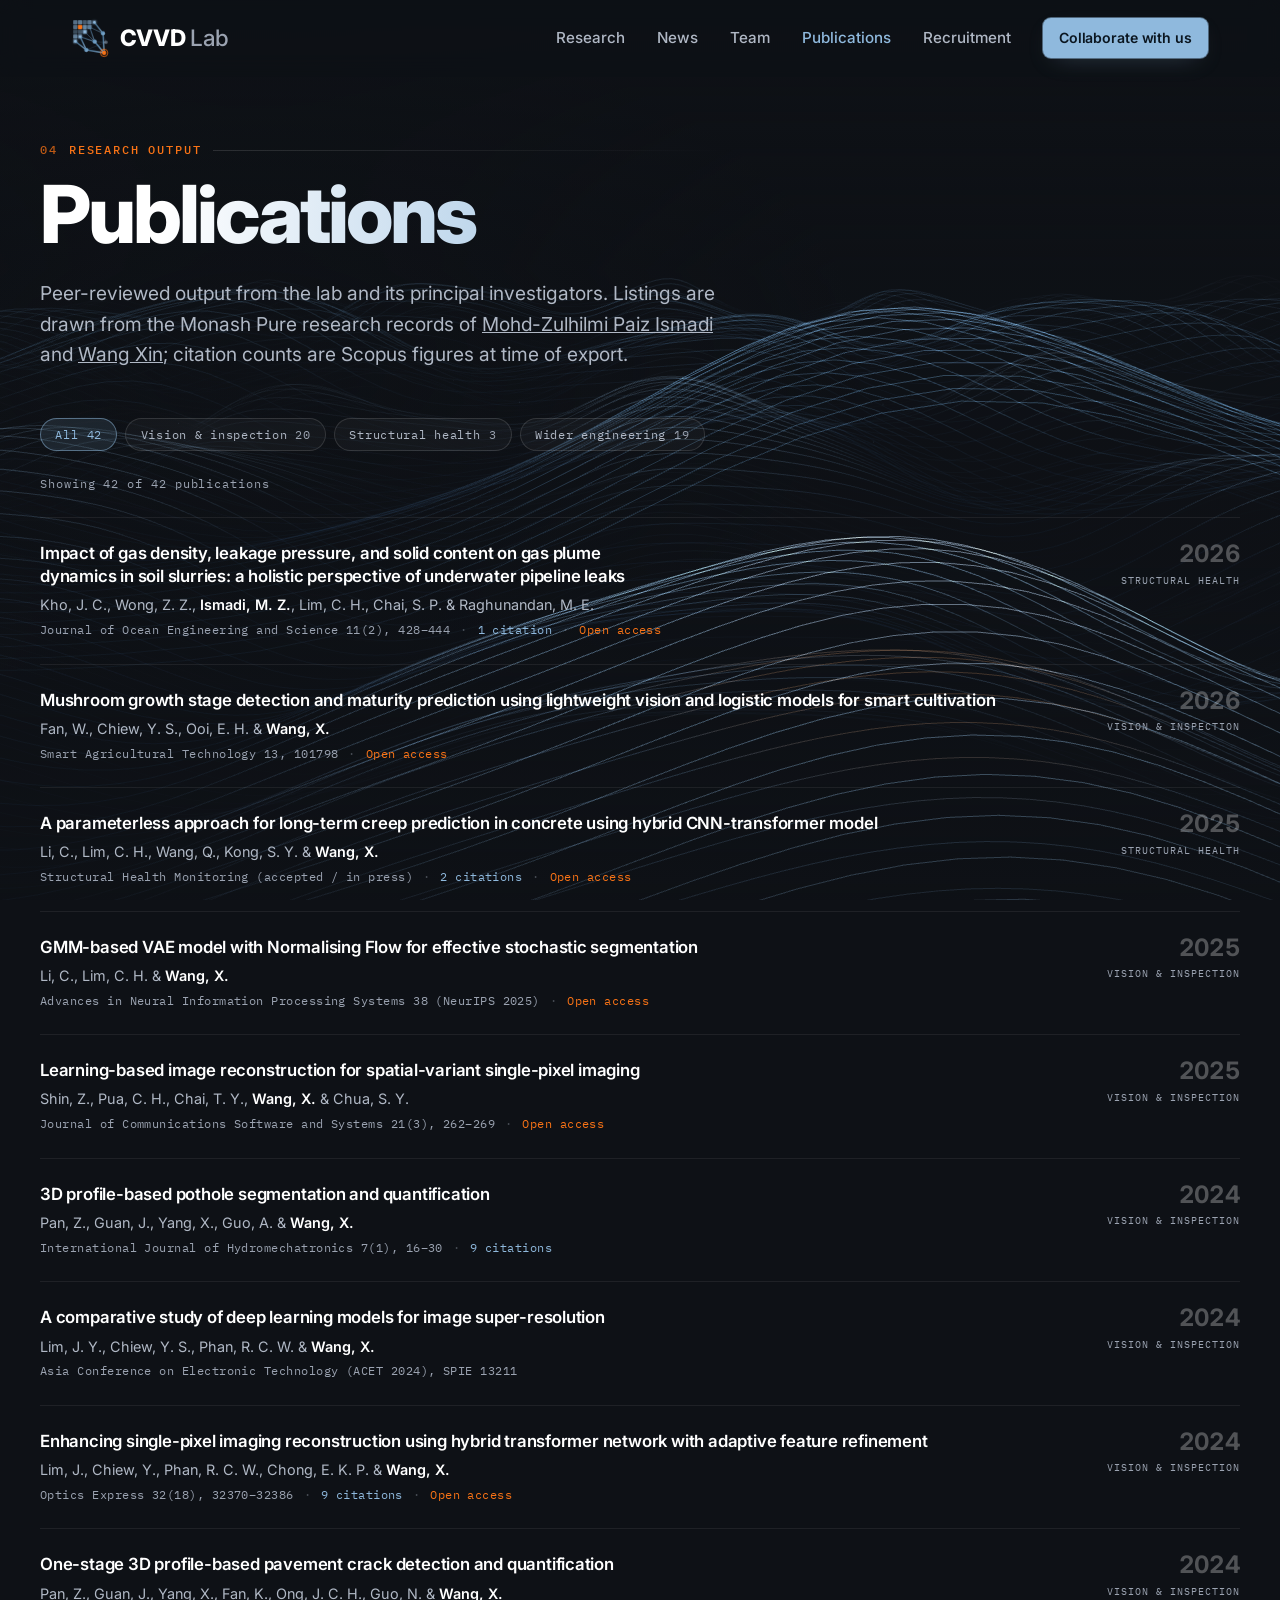
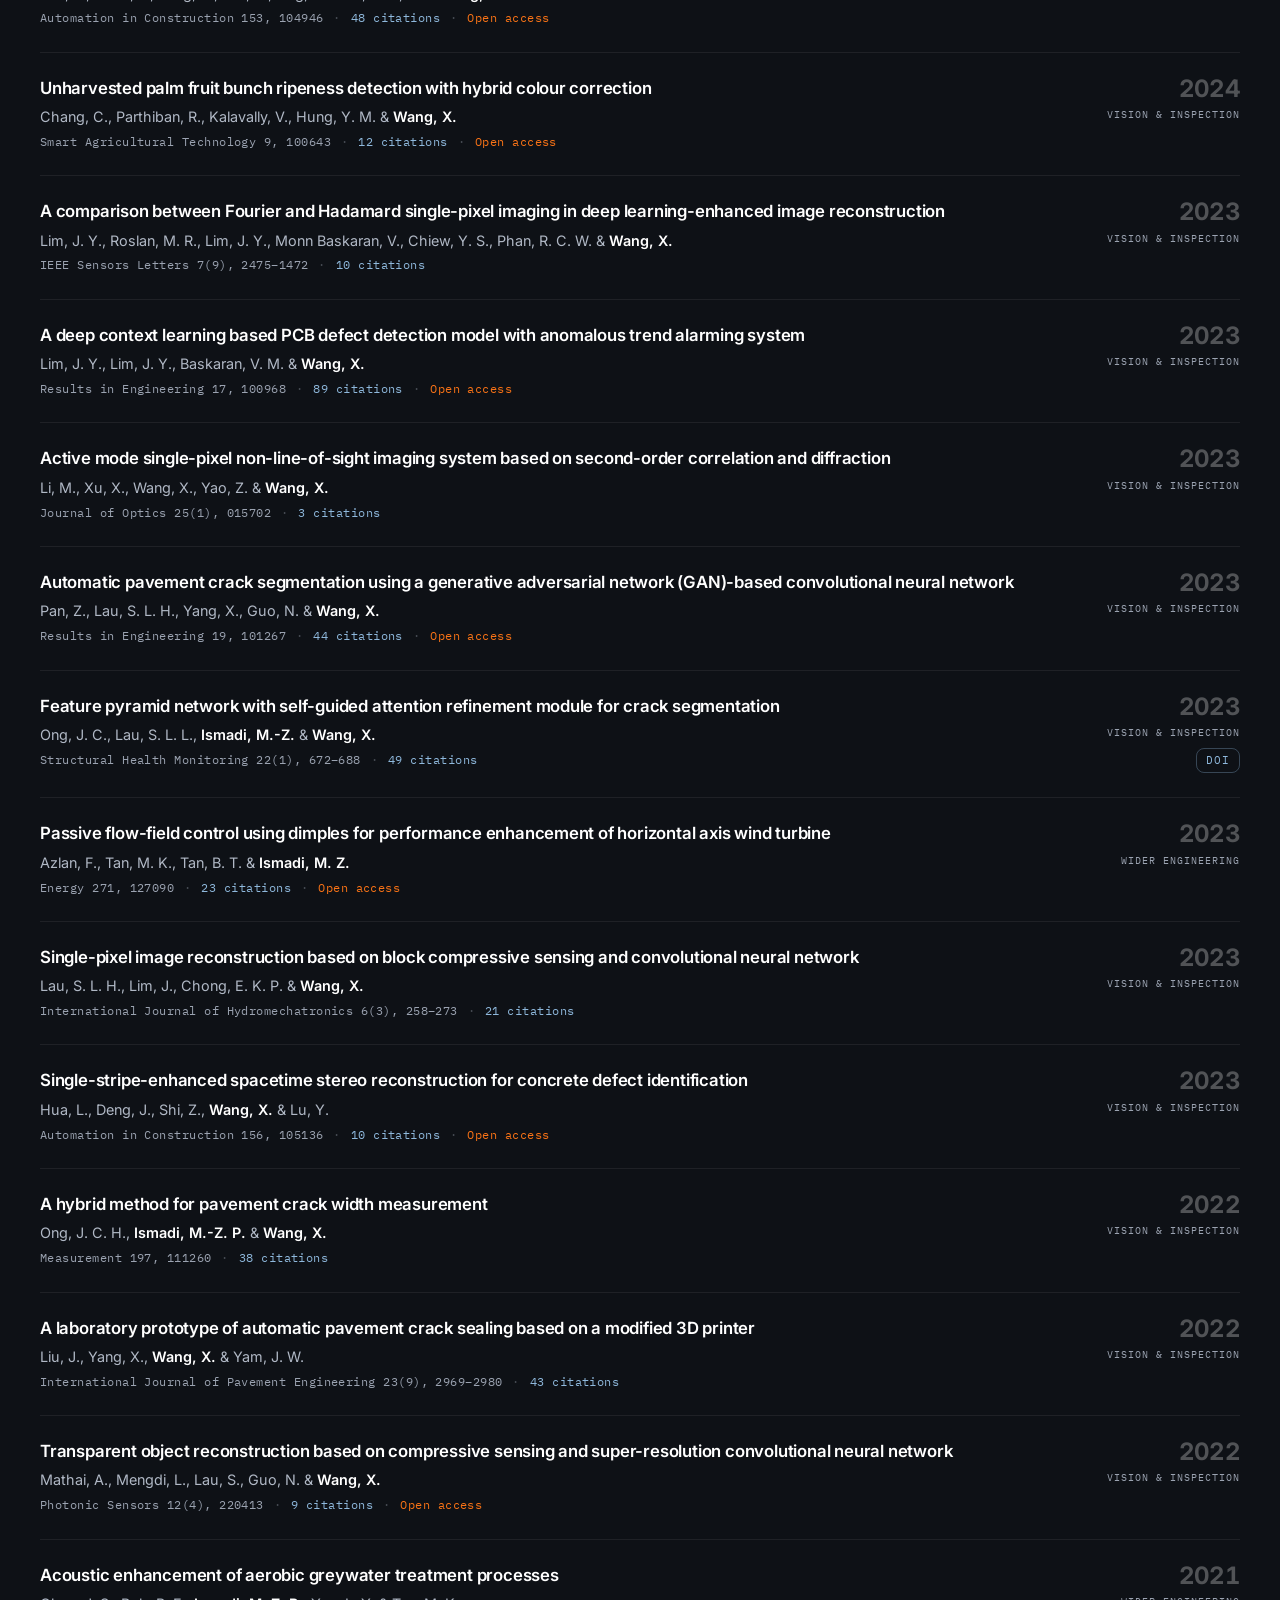
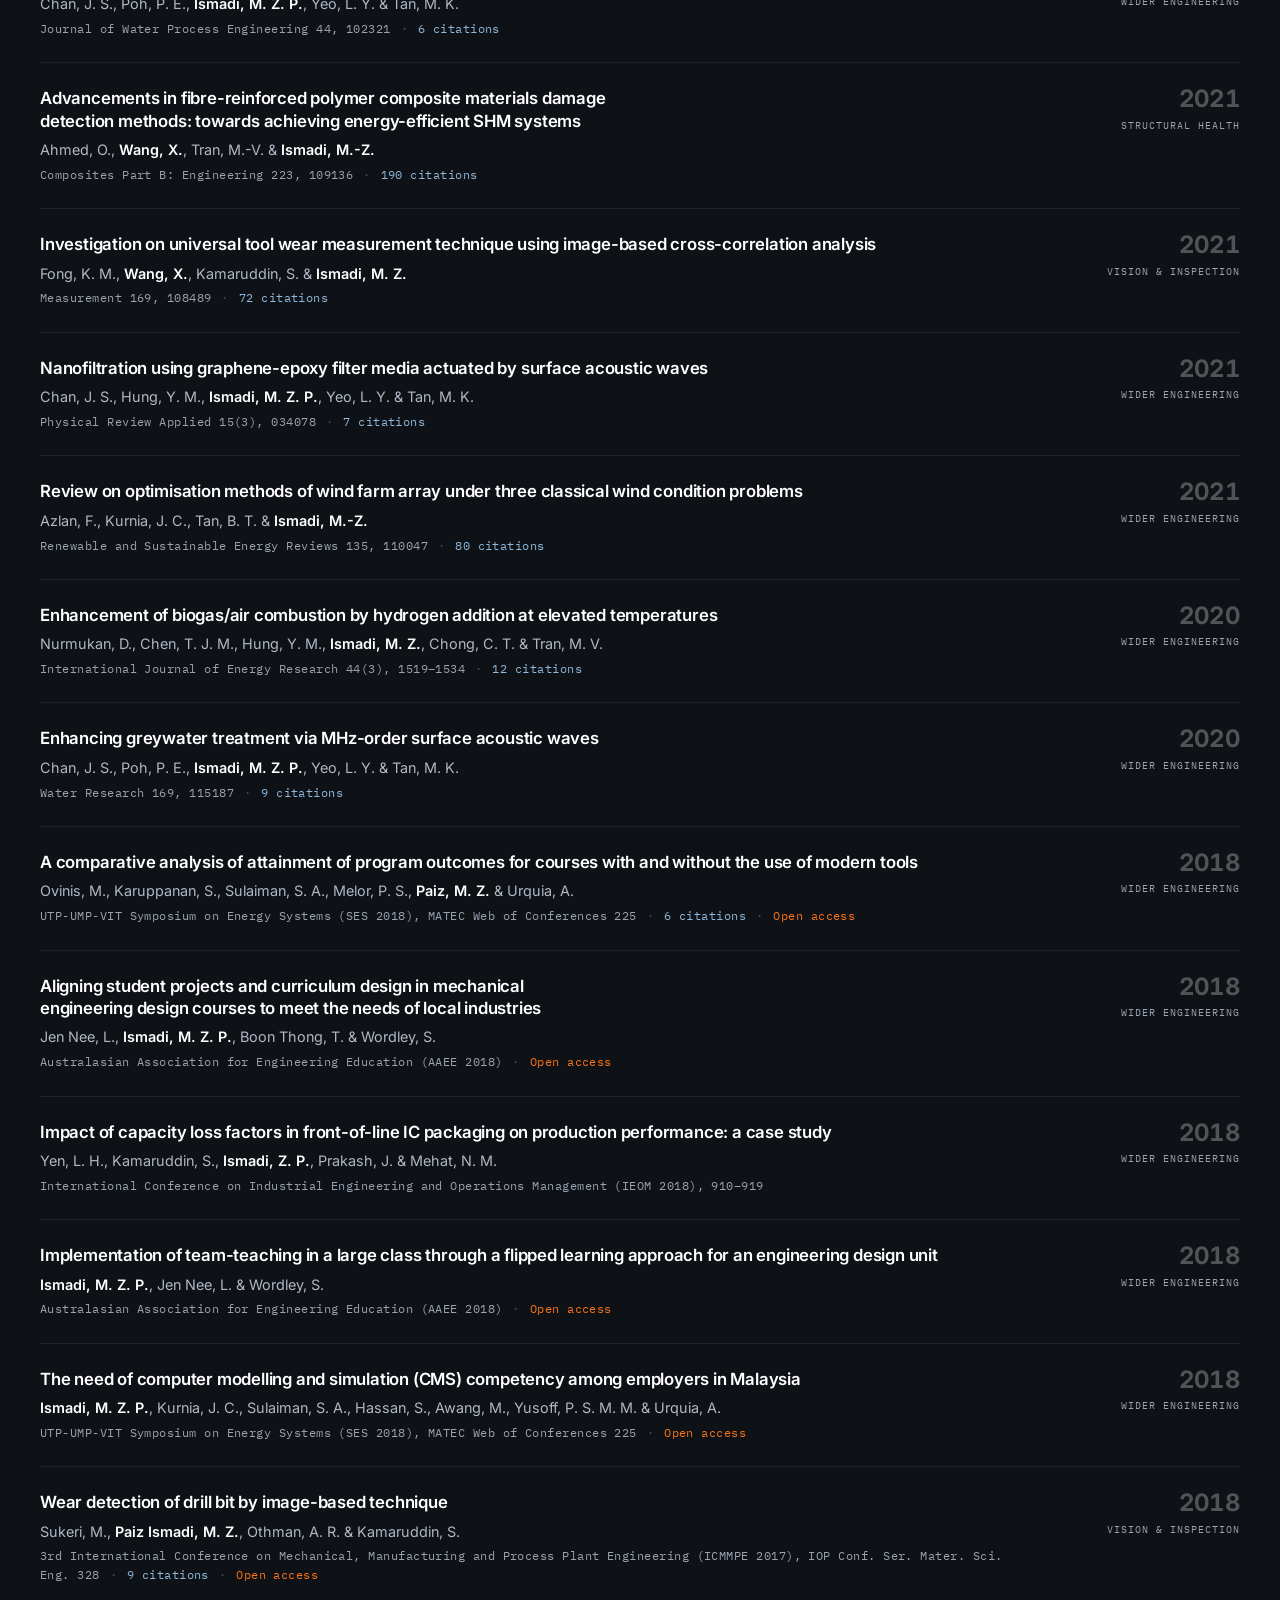
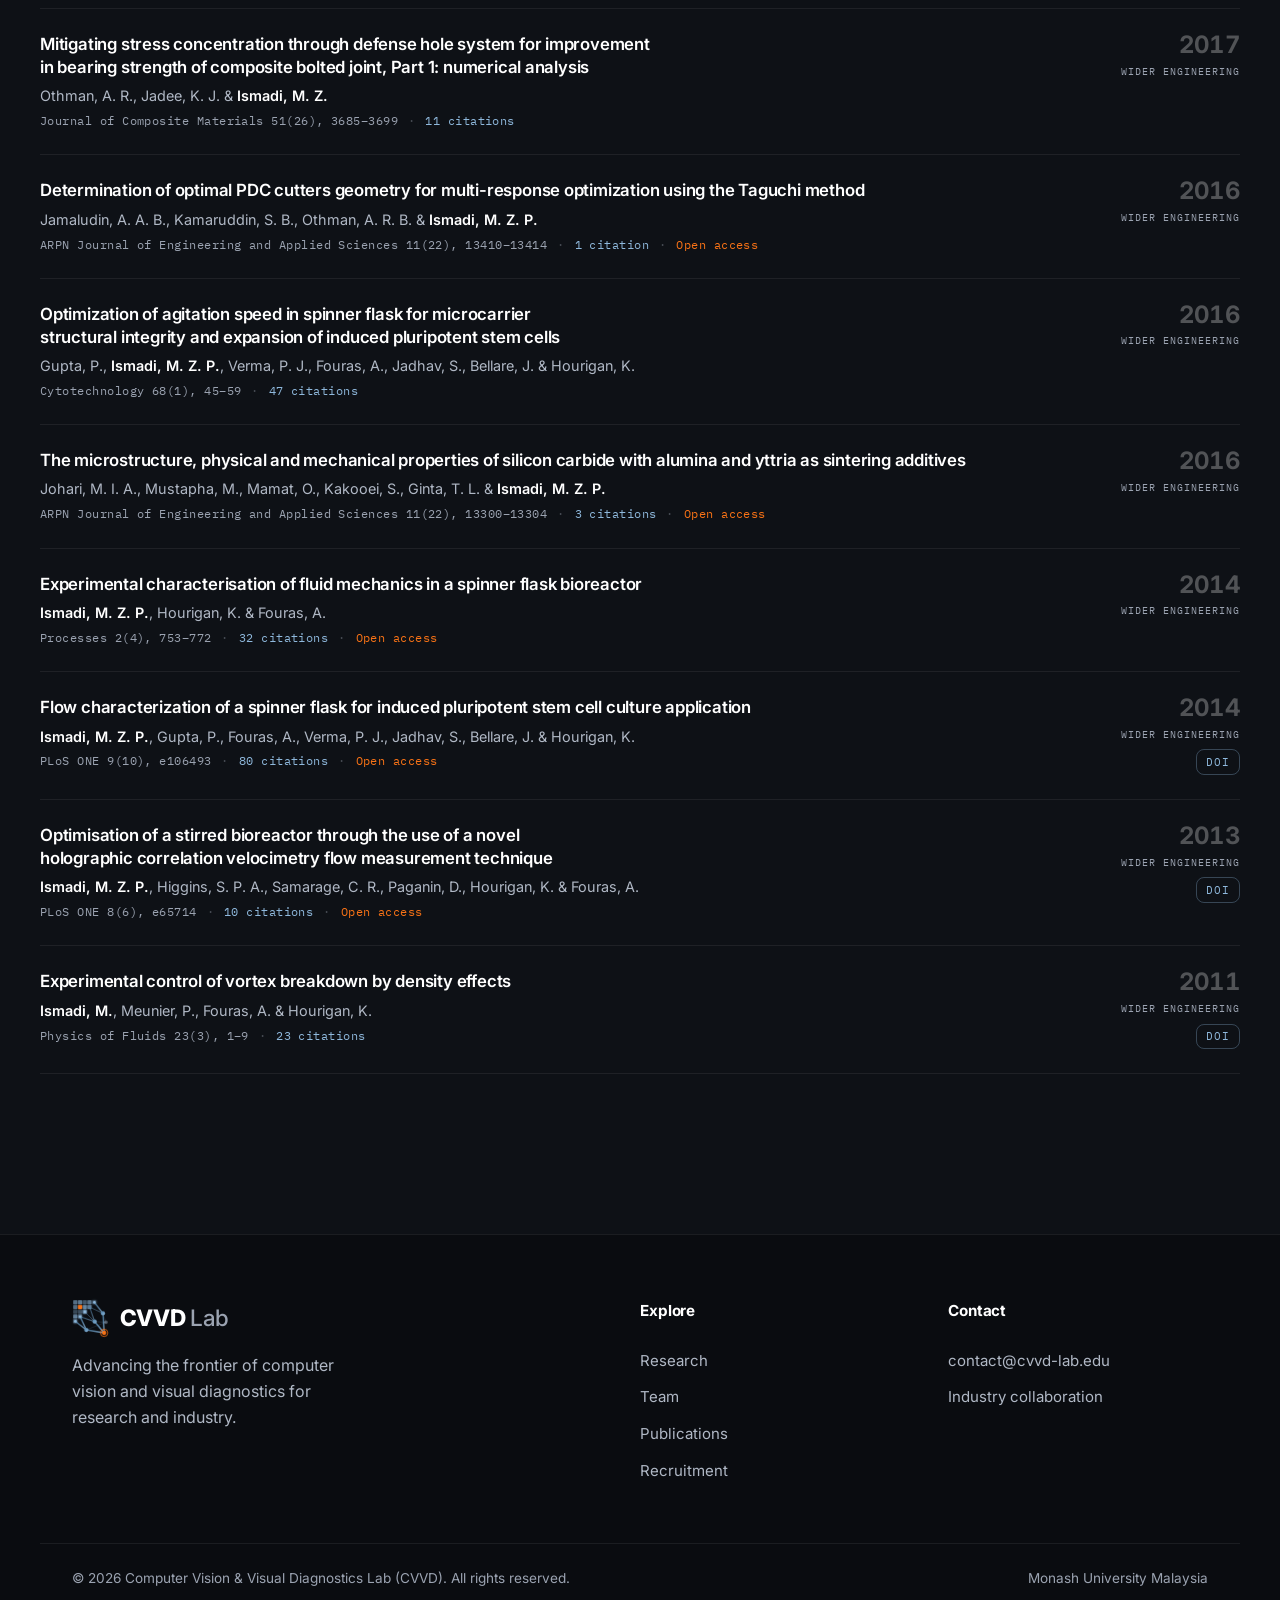
==== publications.html @ a834b359 "Qualify the data-efficiency metric; make the footer link work The second metric read "10x / Faster i" ====
<!DOCTYPE html>
<html lang="en">
<head>
    <meta charset="UTF-8">
    <meta name="viewport" content="width=device-width, initial-scale=1.0">
    <title>Publications - CVVD Lab</title>
    <link rel="icon" href="data:image/svg+xml,%3Csvg%20xmlns%3D%27http%3A%2F%2Fwww.w3.org%2F2000%2Fsvg%27%20viewBox%3D%270%200%2032%2032%27%3E%3Crect%20width%3D%2732%27%20height%3D%2732%27%20rx%3D%277%27%20fill%3D%27%230e1116%27%2F%3E%3Cg%20fill%3D%27%238fb9dd%27%3E%3Crect%20x%3D%273%27%20y%3D%273%27%20width%3D%276%27%20height%3D%276%27%20rx%3D%271.2%27%20opacity%3D%27.85%27%2F%3E%3Crect%20x%3D%2710%27%20y%3D%273%27%20width%3D%276%27%20height%3D%276%27%20rx%3D%271.2%27%20opacity%3D%27.5%27%2F%3E%3Crect%20x%3D%2717%27%20y%3D%273%27%20width%3D%276%27%20height%3D%276%27%20rx%3D%271.2%27%20opacity%3D%27.65%27%2F%3E%3Crect%20x%3D%273%27%20y%3D%2710%27%20width%3D%276%27%20height%3D%276%27%20rx%3D%271.2%27%20opacity%3D%27.55%27%2F%3E%3Crect%20x%3D%273%27%20y%3D%2717%27%20width%3D%276%27%20height%3D%276%27%20rx%3D%271.2%27%20opacity%3D%27.7%27%2F%3E%3C%2Fg%3E%3Crect%20x%3D%2710%27%20y%3D%2710%27%20width%3D%276%27%20height%3D%276%27%20rx%3D%271.2%27%20fill%3D%27%23f97316%27%2F%3E%3Cg%20stroke%3D%27%238fb9dd%27%20stroke-width%3D%271.4%27%20fill%3D%27none%27%20stroke-linecap%3D%27round%27%20opacity%3D%27.9%27%3E%3Cpath%20d%3D%27M20%206%20L22%2015%27%2F%3E%3Cpath%20d%3D%27M13%2013%20L22%2015%27%2F%3E%3Cpath%20d%3D%27M6%2020%20L22%2015%27%2F%3E%3Cpath%20d%3D%27M22%2015%20L26%2025%27%2F%3E%3C%2Fg%3E%3Ccircle%20cx%3D%2722%27%20cy%3D%2715%27%20r%3D%272.3%27%20fill%3D%27%238fb9dd%27%2F%3E%3Ccircle%20cx%3D%2726%27%20cy%3D%2725%27%20r%3D%273.3%27%20fill%3D%27%23f97316%27%2F%3E%3C%2Fsvg%3E">
    <link href="https://fonts.googleapis.com/css2?family=Inter:wght@400;500;600;700;800&family=Outfit:wght@600;700&family=IBM+Plex+Mono:wght@400;500&display=swap" rel="stylesheet">
    <link rel="stylesheet" href="styles.css?v=32">
    <script>document.documentElement.classList.add('js');</script>
</head>
<body>
    <header>
        <div class="container nav-container">
            <a href="index.html" class="logo" aria-label="CVVD Lab, home">
                <svg class="logo-mark" viewBox="0 0 64 64" aria-hidden="true" focusable="false">
                    <defs>
                        <linearGradient id="cvvdGh1" x1="0" y1="0" x2="1" y2="1">
                            <stop offset="0" stop-color="#4a7ea6" />
                            <stop offset="1" stop-color="#8fb9dd" />
                        </linearGradient>
                    </defs>

                    <!-- Image half -->
                    <g class="mark-px" fill="#8fb9dd">
                        <rect x="2.0" y="2.0" width="7.2" height="7.2" rx="1.2" opacity="0.57" /><rect x="10.0" y="2.0" width="7.2" height="7.2" rx="1.2" opacity="0.64" /><rect x="18.0" y="2.0" width="7.2" height="7.2" rx="1.2" opacity="0.45" /><rect x="26.0" y="2.0" width="7.2" height="7.2" rx="1.2" opacity="0.61" /><rect x="34.0" y="2.0" width="7.2" height="7.2" rx="1.2" opacity="0.24" /><rect x="2.0" y="10.0" width="7.2" height="7.2" rx="1.2" opacity="0.55" /><rect class="px-hot" x="10.0" y="10.0" width="7.2" height="7.2" rx="1.2" /><rect x="18.0" y="10.0" width="7.2" height="7.2" rx="1.2" opacity="0.7" /><rect x="26.0" y="10.0" width="7.2" height="7.2" rx="1.2" opacity="0.67" /><rect x="2.0" y="18.0" width="7.2" height="7.2" rx="1.2" opacity="0.35" /><rect x="10.0" y="18.0" width="7.2" height="7.2" rx="1.2" opacity="0.39" /><rect x="18.0" y="18.0" width="7.2" height="7.2" rx="1.2" opacity="0.67" /><rect x="2.0" y="26.0" width="7.2" height="7.2" rx="1.2" opacity="0.66" /><rect x="10.0" y="26.0" width="7.2" height="7.2" rx="1.2" opacity="0.54" /><rect x="2.0" y="34.0" width="7.2" height="7.2" rx="1.2" opacity="0.4" />
                    </g>

                    <g class="mark-net">
                        <g fill="none" stroke="url(#cvvdGh1)" stroke-linecap="round">
                            <path stroke-width="2.22" opacity="0.77" d="M37.6 5.6 L52.0 24.0" />
                            <path stroke-width="1.51" opacity="0.51" d="M29.6 13.6 L52.0 24.0" />
                            <path stroke-width="1.76" opacity="0.6" d="M29.6 13.6 L38.0 38.0" />
                            <path stroke-width="1.5" opacity="0.5" d="M21.6 21.6 L38.0 38.0" />
                            <path stroke-width="1.78" opacity="0.61" d="M13.6 29.6 L38.0 38.0" />
                            <path stroke-width="2.39" opacity="0.84" d="M13.6 29.6 L24.0 52.0" />
                            <path stroke-width="2.29" opacity="0.8" d="M5.6 37.6 L24.0 52.0" />
                            <path stroke-width="2.34" opacity="0.82" d="M24.0 52.0 L54.0 57.0" />
                            <path stroke-width="0.93" opacity="0.29" d="M24.0 52.0 L57.0 39.0" />
                            <path stroke-width="2.5" opacity="0.88" d="M38.0 38.0 L54.0 57.0" />
                            <path stroke-width="1.07" opacity="0.34" d="M38.0 38.0 L57.0 39.0" />
                            <path stroke-width="2.35" opacity="0.83" d="M52.0 24.0 L54.0 57.0" />
                            <path stroke-width="0.97" opacity="0.3" d="M52.0 24.0 L57.0 39.0" />
                        </g>
                        <g class="mark-h" fill="url(#cvvdGh1)"><circle cx="24.0" cy="52.0" r="3.6" /><circle cx="38.0" cy="38.0" r="3.6" /><circle cx="52.0" cy="24.0" r="3.6" /></g>

                        <!-- Head: two classes, one of them wins -->
                        <circle class="out-alt" cx="57.0" cy="39.0" r="3.2" />

                        <circle class="pulse pulse-a" r="2.3" />
                        <circle class="pulse pulse-b" r="2.3" />
                        <circle class="pulse pulse-c" r="2.3" />
                        <circle class="pulse pulse-d" r="2.1" />

                        <g class="mark-flag">
                            <circle cx="54.0" cy="57.0" r="6.2" fill="none" stroke="#f97316" stroke-width="1.3" />
                            <circle cx="54.0" cy="57.0" r="3.6" fill="#f97316" />
                        </g>
                    </g>
                </svg>
                <span class="logo-word">CVVD <span class="logo-lab">Lab</span></span>
            </a>
            <button class="nav-toggle" aria-expanded="false" aria-controls="site-nav" aria-label="Open menu">
                <span></span><span></span><span></span>
            </button>
            <nav class="nav-links" id="site-nav">
                <a href="index.html#capabilities">Research</a>
                <a href="index.html#news">News</a>
                <a href="team.html">Team</a>
                <a href="publications.html">Publications</a>
                <a href="recruitment.html">Recruitment</a>
                <a href="#contact" class="btn btn-primary btn-sm">Collaborate with us</a>
            </nav>
        </div>
    </header>

    <main id="main">
      <section class="section container pub-section">
        <div class="sec-head">
          <p class="eyebrow"><span class="eyebrow-num">04</span> Research output</p>
          <h1 class="text-gradient-cyan">Publications</h1>
          <p class="sec-lede">
            Peer-reviewed output from the lab and its principal investigators. Listings are
            drawn from the Monash Pure research records of
            <a href="https://research.monash.edu/en/persons/mohd-zulhilmi-paiz-ismadi" target="_blank" rel="noopener">Mohd-Zulhilmi Paiz Ismadi</a>
            and <a href="https://research.monash.edu/en/persons/wang-xin" target="_blank" rel="noopener">Wang Xin</a>;
            citation counts are Scopus figures at time of export.
          </p>
        </div>

        <div class="pub-filter" role="group" aria-label="Filter publications by topic">
          <button type="button" class="chip is-on" data-filter="all" aria-pressed="true">All <span>42</span></button>
          <button type="button" class="chip" data-filter="cv" aria-pressed="false">Vision &amp; inspection <span>20</span></button>
          <button type="button" class="chip" data-filter="shm" aria-pressed="false">Structural health <span>3</span></button>
          <button type="button" class="chip" data-filter="other" aria-pressed="false">Wider engineering <span>19</span></button>
        </div>

        <p class="pub-count" role="status" aria-live="polite"></p>

        <ol class="pub-list">
          <li class="pub-item" data-topic="shm" data-year="2026">
            <div class="pub-main">
              <h3 class="pub-title">Impact of gas density, leakage pressure, and solid content on gas plume dynamics in soil slurries: a holistic perspective of underwater pipeline leaks</h3>
              <p class="pub-authors">Kho, J. C., Wong, Z. Z., <b>Ismadi, M. Z.</b>, Lim, C. H., Chai, S. P. &amp; Raghunandan, M. E.</p>
              <p class="pub-meta"><span class="pub-venue">Journal of Ocean Engineering and Science 11(2), 428–444</span> <span class="dot">·</span> <span class="pub-cites">1 citation</span> <span class="dot">·</span> <span class="pub-oa">Open access</span></p>
            </div>
            <div class="pub-side">
              <span class="pub-year">2026</span>
              <span class="pub-topic">Structural health</span>
              
            </div>
          </li>
          <li class="pub-item" data-topic="cv" data-year="2026">
            <div class="pub-main">
              <h3 class="pub-title">Mushroom growth stage detection and maturity prediction using lightweight vision and logistic models for smart cultivation</h3>
              <p class="pub-authors">Fan, W., Chiew, Y. S., Ooi, E. H. &amp; <b>Wang, X.</b></p>
              <p class="pub-meta"><span class="pub-venue">Smart Agricultural Technology 13, 101798</span> <span class="dot">·</span> <span class="pub-oa">Open access</span></p>
            </div>
            <div class="pub-side">
              <span class="pub-year">2026</span>
              <span class="pub-topic">Vision &amp; inspection</span>
              
            </div>
          </li>
          <li class="pub-item" data-topic="shm" data-year="2025">
            <div class="pub-main">
              <h3 class="pub-title">A parameterless approach for long-term creep prediction in concrete using hybrid CNN-transformer model</h3>
              <p class="pub-authors">Li, C., Lim, C. H., Wang, Q., Kong, S. Y. &amp; <b>Wang, X.</b></p>
              <p class="pub-meta"><span class="pub-venue">Structural Health Monitoring (accepted / in press)</span> <span class="dot">·</span> <span class="pub-cites">2 citations</span> <span class="dot">·</span> <span class="pub-oa">Open access</span></p>
            </div>
            <div class="pub-side">
              <span class="pub-year">2025</span>
              <span class="pub-topic">Structural health</span>
              
            </div>
          </li>
          <li class="pub-item" data-topic="cv" data-year="2025">
            <div class="pub-main">
              <h3 class="pub-title">GMM-based VAE model with Normalising Flow for effective stochastic segmentation</h3>
              <p class="pub-authors">Li, C., Lim, C. H. &amp; <b>Wang, X.</b></p>
              <p class="pub-meta"><span class="pub-venue">Advances in Neural Information Processing Systems 38 (NeurIPS 2025)</span> <span class="dot">·</span> <span class="pub-oa">Open access</span></p>
            </div>
            <div class="pub-side">
              <span class="pub-year">2025</span>
              <span class="pub-topic">Vision &amp; inspection</span>
              
            </div>
          </li>
          <li class="pub-item" data-topic="cv" data-year="2025">
            <div class="pub-main">
              <h3 class="pub-title">Learning-based image reconstruction for spatial-variant single-pixel imaging</h3>
              <p class="pub-authors">Shin, Z., Pua, C. H., Chai, T. Y., <b>Wang, X.</b> &amp; Chua, S. Y.</p>
              <p class="pub-meta"><span class="pub-venue">Journal of Communications Software and Systems 21(3), 262–269</span> <span class="dot">·</span> <span class="pub-oa">Open access</span></p>
            </div>
            <div class="pub-side">
              <span class="pub-year">2025</span>
              <span class="pub-topic">Vision &amp; inspection</span>
              
            </div>
          </li>
          <li class="pub-item" data-topic="cv" data-year="2024">
            <div class="pub-main">
              <h3 class="pub-title">3D profile-based pothole segmentation and quantification</h3>
              <p class="pub-authors">Pan, Z., Guan, J., Yang, X., Guo, A. &amp; <b>Wang, X.</b></p>
              <p class="pub-meta"><span class="pub-venue">International Journal of Hydromechatronics 7(1), 16–30</span> <span class="dot">·</span> <span class="pub-cites">9 citations</span></p>
            </div>
            <div class="pub-side">
              <span class="pub-year">2024</span>
              <span class="pub-topic">Vision &amp; inspection</span>
              
            </div>
          </li>
          <li class="pub-item" data-topic="cv" data-year="2024">
            <div class="pub-main">
              <h3 class="pub-title">A comparative study of deep learning models for image super-resolution</h3>
              <p class="pub-authors">Lim, J. Y., Chiew, Y. S., Phan, R. C. W. &amp; <b>Wang, X.</b></p>
              <p class="pub-meta"><span class="pub-venue">Asia Conference on Electronic Technology (ACET 2024), SPIE 13211</span></p>
            </div>
            <div class="pub-side">
              <span class="pub-year">2024</span>
              <span class="pub-topic">Vision &amp; inspection</span>
              
            </div>
          </li>
          <li class="pub-item" data-topic="cv" data-year="2024">
            <div class="pub-main">
              <h3 class="pub-title">Enhancing single-pixel imaging reconstruction using hybrid transformer network with adaptive feature refinement</h3>
              <p class="pub-authors">Lim, J., Chiew, Y., Phan, R. C. W., Chong, E. K. P. &amp; <b>Wang, X.</b></p>
              <p class="pub-meta"><span class="pub-venue">Optics Express 32(18), 32370–32386</span> <span class="dot">·</span> <span class="pub-cites">9 citations</span> <span class="dot">·</span> <span class="pub-oa">Open access</span></p>
            </div>
            <div class="pub-side">
              <span class="pub-year">2024</span>
              <span class="pub-topic">Vision &amp; inspection</span>
              
            </div>
          </li>
          <li class="pub-item" data-topic="cv" data-year="2024">
            <div class="pub-main">
              <h3 class="pub-title">One-stage 3D profile-based pavement crack detection and quantification</h3>
              <p class="pub-authors">Pan, Z., Guan, J., Yang, X., Fan, K., Ong, J. C. H., Guo, N. &amp; <b>Wang, X.</b></p>
              <p class="pub-meta"><span class="pub-venue">Automation in Construction 153, 104946</span> <span class="dot">·</span> <span class="pub-cites">48 citations</span> <span class="dot">·</span> <span class="pub-oa">Open access</span></p>
            </div>
            <div class="pub-side">
              <span class="pub-year">2024</span>
              <span class="pub-topic">Vision &amp; inspection</span>
              
            </div>
          </li>
          <li class="pub-item" data-topic="cv" data-year="2024">
            <div class="pub-main">
              <h3 class="pub-title">Unharvested palm fruit bunch ripeness detection with hybrid colour correction</h3>
              <p class="pub-authors">Chang, C., Parthiban, R., Kalavally, V., Hung, Y. M. &amp; <b>Wang, X.</b></p>
              <p class="pub-meta"><span class="pub-venue">Smart Agricultural Technology 9, 100643</span> <span class="dot">·</span> <span class="pub-cites">12 citations</span> <span class="dot">·</span> <span class="pub-oa">Open access</span></p>
            </div>
            <div class="pub-side">
              <span class="pub-year">2024</span>
              <span class="pub-topic">Vision &amp; inspection</span>
              
            </div>
          </li>
          <li class="pub-item" data-topic="cv" data-year="2023">
            <div class="pub-main">
              <h3 class="pub-title">A comparison between Fourier and Hadamard single-pixel imaging in deep learning-enhanced image reconstruction</h3>
              <p class="pub-authors">Lim, J. Y., Roslan, M. R., Lim, J. Y., Monn Baskaran, V., Chiew, Y. S., Phan, R. C. W. &amp; <b>Wang, X.</b></p>
              <p class="pub-meta"><span class="pub-venue">IEEE Sensors Letters 7(9), 2475–1472</span> <span class="dot">·</span> <span class="pub-cites">10 citations</span></p>
            </div>
            <div class="pub-side">
              <span class="pub-year">2023</span>
              <span class="pub-topic">Vision &amp; inspection</span>
              
            </div>
          </li>
          <li class="pub-item" data-topic="cv" data-year="2023">
            <div class="pub-main">
              <h3 class="pub-title">A deep context learning based PCB defect detection model with anomalous trend alarming system</h3>
              <p class="pub-authors">Lim, J. Y., Lim, J. Y., Baskaran, V. M. &amp; <b>Wang, X.</b></p>
              <p class="pub-meta"><span class="pub-venue">Results in Engineering 17, 100968</span> <span class="dot">·</span> <span class="pub-cites">89 citations</span> <span class="dot">·</span> <span class="pub-oa">Open access</span></p>
            </div>
            <div class="pub-side">
              <span class="pub-year">2023</span>
              <span class="pub-topic">Vision &amp; inspection</span>
              
            </div>
          </li>
          <li class="pub-item" data-topic="cv" data-year="2023">
            <div class="pub-main">
              <h3 class="pub-title">Active mode single-pixel non-line-of-sight imaging system based on second-order correlation and diffraction</h3>
              <p class="pub-authors">Li, M., Xu, X., Wang, X., Yao, Z. &amp; <b>Wang, X.</b></p>
              <p class="pub-meta"><span class="pub-venue">Journal of Optics 25(1), 015702</span> <span class="dot">·</span> <span class="pub-cites">3 citations</span></p>
            </div>
            <div class="pub-side">
              <span class="pub-year">2023</span>
              <span class="pub-topic">Vision &amp; inspection</span>
              
            </div>
          </li>
          <li class="pub-item" data-topic="cv" data-year="2023">
            <div class="pub-main">
              <h3 class="pub-title">Automatic pavement crack segmentation using a generative adversarial network (GAN)-based convolutional neural network</h3>
              <p class="pub-authors">Pan, Z., Lau, S. L. H., Yang, X., Guo, N. &amp; <b>Wang, X.</b></p>
              <p class="pub-meta"><span class="pub-venue">Results in Engineering 19, 101267</span> <span class="dot">·</span> <span class="pub-cites">44 citations</span> <span class="dot">·</span> <span class="pub-oa">Open access</span></p>
            </div>
            <div class="pub-side">
              <span class="pub-year">2023</span>
              <span class="pub-topic">Vision &amp; inspection</span>
              
            </div>
          </li>
          <li class="pub-item" data-topic="cv" data-year="2023">
            <div class="pub-main">
              <h3 class="pub-title">Feature pyramid network with self-guided attention refinement module for crack segmentation</h3>
              <p class="pub-authors">Ong, J. C., Lau, S. L. L., <b>Ismadi, M.-Z.</b> &amp; <b>Wang, X.</b></p>
              <p class="pub-meta"><span class="pub-venue">Structural Health Monitoring 22(1), 672–688</span> <span class="dot">·</span> <span class="pub-cites">49 citations</span></p>
            </div>
            <div class="pub-side">
              <span class="pub-year">2023</span>
              <span class="pub-topic">Vision &amp; inspection</span>
              <a class="pub-doi" href="https://doi.org/10.1177/14759217231175654" target="_blank" rel="noopener">DOI</a>
            </div>
          </li>
          <li class="pub-item" data-topic="other" data-year="2023">
            <div class="pub-main">
              <h3 class="pub-title">Passive flow-field control using dimples for performance enhancement of horizontal axis wind turbine</h3>
              <p class="pub-authors">Azlan, F., Tan, M. K., Tan, B. T. &amp; <b>Ismadi, M. Z.</b></p>
              <p class="pub-meta"><span class="pub-venue">Energy 271, 127090</span> <span class="dot">·</span> <span class="pub-cites">23 citations</span> <span class="dot">·</span> <span class="pub-oa">Open access</span></p>
            </div>
            <div class="pub-side">
              <span class="pub-year">2023</span>
              <span class="pub-topic">Wider engineering</span>
              
            </div>
          </li>
          <li class="pub-item" data-topic="cv" data-year="2023">
            <div class="pub-main">
              <h3 class="pub-title">Single-pixel image reconstruction based on block compressive sensing and convolutional neural network</h3>
              <p class="pub-authors">Lau, S. L. H., Lim, J., Chong, E. K. P. &amp; <b>Wang, X.</b></p>
              <p class="pub-meta"><span class="pub-venue">International Journal of Hydromechatronics 6(3), 258–273</span> <span class="dot">·</span> <span class="pub-cites">21 citations</span></p>
            </div>
            <div class="pub-side">
              <span class="pub-year">2023</span>
              <span class="pub-topic">Vision &amp; inspection</span>
              
            </div>
          </li>
          <li class="pub-item" data-topic="cv" data-year="2023">
            <div class="pub-main">
              <h3 class="pub-title">Single-stripe-enhanced spacetime stereo reconstruction for concrete defect identification</h3>
              <p class="pub-authors">Hua, L., Deng, J., Shi, Z., <b>Wang, X.</b> &amp; Lu, Y.</p>
              <p class="pub-meta"><span class="pub-venue">Automation in Construction 156, 105136</span> <span class="dot">·</span> <span class="pub-cites">10 citations</span> <span class="dot">·</span> <span class="pub-oa">Open access</span></p>
            </div>
            <div class="pub-side">
              <span class="pub-year">2023</span>
              <span class="pub-topic">Vision &amp; inspection</span>
              
            </div>
          </li>
          <li class="pub-item" data-topic="cv" data-year="2022">
            <div class="pub-main">
              <h3 class="pub-title">A hybrid method for pavement crack width measurement</h3>
              <p class="pub-authors">Ong, J. C. H., <b>Ismadi, M.-Z. P.</b> &amp; <b>Wang, X.</b></p>
              <p class="pub-meta"><span class="pub-venue">Measurement 197, 111260</span> <span class="dot">·</span> <span class="pub-cites">38 citations</span></p>
            </div>
            <div class="pub-side">
              <span class="pub-year">2022</span>
              <span class="pub-topic">Vision &amp; inspection</span>
              
            </div>
          </li>
          <li class="pub-item" data-topic="cv" data-year="2022">
            <div class="pub-main">
              <h3 class="pub-title">A laboratory prototype of automatic pavement crack sealing based on a modified 3D printer</h3>
              <p class="pub-authors">Liu, J., Yang, X., <b>Wang, X.</b> &amp; Yam, J. W.</p>
              <p class="pub-meta"><span class="pub-venue">International Journal of Pavement Engineering 23(9), 2969–2980</span> <span class="dot">·</span> <span class="pub-cites">43 citations</span></p>
            </div>
            <div class="pub-side">
              <span class="pub-year">2022</span>
              <span class="pub-topic">Vision &amp; inspection</span>
              
            </div>
          </li>
          <li class="pub-item" data-topic="cv" data-year="2022">
            <div class="pub-main">
              <h3 class="pub-title">Transparent object reconstruction based on compressive sensing and super-resolution convolutional neural network</h3>
              <p class="pub-authors">Mathai, A., Mengdi, L., Lau, S., Guo, N. &amp; <b>Wang, X.</b></p>
              <p class="pub-meta"><span class="pub-venue">Photonic Sensors 12(4), 220413</span> <span class="dot">·</span> <span class="pub-cites">9 citations</span> <span class="dot">·</span> <span class="pub-oa">Open access</span></p>
            </div>
            <div class="pub-side">
              <span class="pub-year">2022</span>
              <span class="pub-topic">Vision &amp; inspection</span>
              
            </div>
          </li>
          <li class="pub-item" data-topic="other" data-year="2021">
            <div class="pub-main">
              <h3 class="pub-title">Acoustic enhancement of aerobic greywater treatment processes</h3>
              <p class="pub-authors">Chan, J. S., Poh, P. E., <b>Ismadi, M. Z. P.</b>, Yeo, L. Y. &amp; Tan, M. K.</p>
              <p class="pub-meta"><span class="pub-venue">Journal of Water Process Engineering 44, 102321</span> <span class="dot">·</span> <span class="pub-cites">6 citations</span></p>
            </div>
            <div class="pub-side">
              <span class="pub-year">2021</span>
              <span class="pub-topic">Wider engineering</span>
              
            </div>
          </li>
          <li class="pub-item" data-topic="shm" data-year="2021">
            <div class="pub-main">
              <h3 class="pub-title">Advancements in fibre-reinforced polymer composite materials damage detection methods: towards achieving energy-efficient SHM systems</h3>
              <p class="pub-authors">Ahmed, O., <b>Wang, X.</b>, Tran, M.-V. &amp; <b>Ismadi, M.-Z.</b></p>
              <p class="pub-meta"><span class="pub-venue">Composites Part B: Engineering 223, 109136</span> <span class="dot">·</span> <span class="pub-cites">190 citations</span></p>
            </div>
            <div class="pub-side">
              <span class="pub-year">2021</span>
              <span class="pub-topic">Structural health</span>
              
            </div>
          </li>
          <li class="pub-item" data-topic="cv" data-year="2021">
            <div class="pub-main">
              <h3 class="pub-title">Investigation on universal tool wear measurement technique using image-based cross-correlation analysis</h3>
              <p class="pub-authors">Fong, K. M., <b>Wang, X.</b>, Kamaruddin, S. &amp; <b>Ismadi, M. Z.</b></p>
              <p class="pub-meta"><span class="pub-venue">Measurement 169, 108489</span> <span class="dot">·</span> <span class="pub-cites">72 citations</span></p>
            </div>
            <div class="pub-side">
              <span class="pub-year">2021</span>
              <span class="pub-topic">Vision &amp; inspection</span>
              
            </div>
          </li>
          <li class="pub-item" data-topic="other" data-year="2021">
            <div class="pub-main">
              <h3 class="pub-title">Nanofiltration using graphene-epoxy filter media actuated by surface acoustic waves</h3>
              <p class="pub-authors">Chan, J. S., Hung, Y. M., <b>Ismadi, M. Z. P.</b>, Yeo, L. Y. &amp; Tan, M. K.</p>
              <p class="pub-meta"><span class="pub-venue">Physical Review Applied 15(3), 034078</span> <span class="dot">·</span> <span class="pub-cites">7 citations</span></p>
            </div>
            <div class="pub-side">
              <span class="pub-year">2021</span>
              <span class="pub-topic">Wider engineering</span>
              
            </div>
          </li>
          <li class="pub-item" data-topic="other" data-year="2021">
            <div class="pub-main">
              <h3 class="pub-title">Review on optimisation methods of wind farm array under three classical wind condition problems</h3>
              <p class="pub-authors">Azlan, F., Kurnia, J. C., Tan, B. T. &amp; <b>Ismadi, M.-Z.</b></p>
              <p class="pub-meta"><span class="pub-venue">Renewable and Sustainable Energy Reviews 135, 110047</span> <span class="dot">·</span> <span class="pub-cites">80 citations</span></p>
            </div>
            <div class="pub-side">
              <span class="pub-year">2021</span>
              <span class="pub-topic">Wider engineering</span>
              
            </div>
          </li>
          <li class="pub-item" data-topic="other" data-year="2020">
            <div class="pub-main">
              <h3 class="pub-title">Enhancement of biogas/air combustion by hydrogen addition at elevated temperatures</h3>
              <p class="pub-authors">Nurmukan, D., Chen, T. J. M., Hung, Y. M., <b>Ismadi, M. Z.</b>, Chong, C. T. &amp; Tran, M. V.</p>
              <p class="pub-meta"><span class="pub-venue">International Journal of Energy Research 44(3), 1519–1534</span> <span class="dot">·</span> <span class="pub-cites">12 citations</span></p>
            </div>
            <div class="pub-side">
              <span class="pub-year">2020</span>
              <span class="pub-topic">Wider engineering</span>
              
            </div>
          </li>
          <li class="pub-item" data-topic="other" data-year="2020">
            <div class="pub-main">
              <h3 class="pub-title">Enhancing greywater treatment via MHz-order surface acoustic waves</h3>
              <p class="pub-authors">Chan, J. S., Poh, P. E., <b>Ismadi, M. Z. P.</b>, Yeo, L. Y. &amp; Tan, M. K.</p>
              <p class="pub-meta"><span class="pub-venue">Water Research 169, 115187</span> <span class="dot">·</span> <span class="pub-cites">9 citations</span></p>
            </div>
            <div class="pub-side">
              <span class="pub-year">2020</span>
              <span class="pub-topic">Wider engineering</span>
              
            </div>
          </li>
          <li class="pub-item" data-topic="other" data-year="2018">
            <div class="pub-main">
              <h3 class="pub-title">A comparative analysis of attainment of program outcomes for courses with and without the use of modern tools</h3>
              <p class="pub-authors">Ovinis, M., Karuppanan, S., Sulaiman, S. A., Melor, P. S., <b>Paiz, M. Z.</b> &amp; Urquia, A.</p>
              <p class="pub-meta"><span class="pub-venue">UTP-UMP-VIT Symposium on Energy Systems (SES 2018), MATEC Web of Conferences 225</span> <span class="dot">·</span> <span class="pub-cites">6 citations</span> <span class="dot">·</span> <span class="pub-oa">Open access</span></p>
            </div>
            <div class="pub-side">
              <span class="pub-year">2018</span>
              <span class="pub-topic">Wider engineering</span>
              
            </div>
          </li>
          <li class="pub-item" data-topic="other" data-year="2018">
            <div class="pub-main">
              <h3 class="pub-title">Aligning student projects and curriculum design in mechanical engineering design courses to meet the needs of local industries</h3>
              <p class="pub-authors">Jen Nee, L., <b>Ismadi, M. Z. P.</b>, Boon Thong, T. &amp; Wordley, S.</p>
              <p class="pub-meta"><span class="pub-venue">Australasian Association for Engineering Education (AAEE 2018)</span> <span class="dot">·</span> <span class="pub-oa">Open access</span></p>
            </div>
            <div class="pub-side">
              <span class="pub-year">2018</span>
              <span class="pub-topic">Wider engineering</span>
              
            </div>
          </li>
          <li class="pub-item" data-topic="other" data-year="2018">
            <div class="pub-main">
              <h3 class="pub-title">Impact of capacity loss factors in front-of-line IC packaging on production performance: a case study</h3>
              <p class="pub-authors">Yen, L. H., Kamaruddin, S., <b>Ismadi, Z. P.</b>, Prakash, J. &amp; Mehat, N. M.</p>
              <p class="pub-meta"><span class="pub-venue">International Conference on Industrial Engineering and Operations Management (IEOM 2018), 910–919</span></p>
            </div>
            <div class="pub-side">
              <span class="pub-year">2018</span>
              <span class="pub-topic">Wider engineering</span>
              
            </div>
          </li>
          <li class="pub-item" data-topic="other" data-year="2018">
            <div class="pub-main">
              <h3 class="pub-title">Implementation of team-teaching in a large class through a flipped learning approach for an engineering design unit</h3>
              <p class="pub-authors"><b>Ismadi, M. Z. P.</b>, Jen Nee, L. &amp; Wordley, S.</p>
              <p class="pub-meta"><span class="pub-venue">Australasian Association for Engineering Education (AAEE 2018)</span> <span class="dot">·</span> <span class="pub-oa">Open access</span></p>
            </div>
            <div class="pub-side">
              <span class="pub-year">2018</span>
              <span class="pub-topic">Wider engineering</span>
              
            </div>
          </li>
          <li class="pub-item" data-topic="other" data-year="2018">
            <div class="pub-main">
              <h3 class="pub-title">The need of computer modelling and simulation (CMS) competency among employers in Malaysia</h3>
              <p class="pub-authors"><b>Ismadi, M. Z. P.</b>, Kurnia, J. C., Sulaiman, S. A., Hassan, S., Awang, M., Yusoff, P. S. M. M. &amp; Urquia, A.</p>
              <p class="pub-meta"><span class="pub-venue">UTP-UMP-VIT Symposium on Energy Systems (SES 2018), MATEC Web of Conferences 225</span> <span class="dot">·</span> <span class="pub-oa">Open access</span></p>
            </div>
            <div class="pub-side">
              <span class="pub-year">2018</span>
              <span class="pub-topic">Wider engineering</span>
              
            </div>
          </li>
          <li class="pub-item" data-topic="cv" data-year="2018">
            <div class="pub-main">
              <h3 class="pub-title">Wear detection of drill bit by image-based technique</h3>
              <p class="pub-authors">Sukeri, M., <b>Paiz Ismadi, M. Z.</b>, Othman, A. R. &amp; Kamaruddin, S.</p>
              <p class="pub-meta"><span class="pub-venue">3rd International Conference on Mechanical, Manufacturing and Process Plant Engineering (ICMMPE 2017), IOP Conf. Ser. Mater. Sci. Eng. 328</span> <span class="dot">·</span> <span class="pub-cites">9 citations</span> <span class="dot">·</span> <span class="pub-oa">Open access</span></p>
            </div>
            <div class="pub-side">
              <span class="pub-year">2018</span>
              <span class="pub-topic">Vision &amp; inspection</span>
              
            </div>
          </li>
          <li class="pub-item" data-topic="other" data-year="2017">
            <div class="pub-main">
              <h3 class="pub-title">Mitigating stress concentration through defense hole system for improvement in bearing strength of composite bolted joint, Part 1: numerical analysis</h3>
              <p class="pub-authors">Othman, A. R., Jadee, K. J. &amp; <b>Ismadi, M. Z.</b></p>
              <p class="pub-meta"><span class="pub-venue">Journal of Composite Materials 51(26), 3685–3699</span> <span class="dot">·</span> <span class="pub-cites">11 citations</span></p>
            </div>
            <div class="pub-side">
              <span class="pub-year">2017</span>
              <span class="pub-topic">Wider engineering</span>
              
            </div>
          </li>
          <li class="pub-item" data-topic="other" data-year="2016">
            <div class="pub-main">
              <h3 class="pub-title">Determination of optimal PDC cutters geometry for multi-response optimization using the Taguchi method</h3>
              <p class="pub-authors">Jamaludin, A. A. B., Kamaruddin, S. B., Othman, A. R. B. &amp; <b>Ismadi, M. Z. P.</b></p>
              <p class="pub-meta"><span class="pub-venue">ARPN Journal of Engineering and Applied Sciences 11(22), 13410–13414</span> <span class="dot">·</span> <span class="pub-cites">1 citation</span> <span class="dot">·</span> <span class="pub-oa">Open access</span></p>
            </div>
            <div class="pub-side">
              <span class="pub-year">2016</span>
              <span class="pub-topic">Wider engineering</span>
              
            </div>
          </li>
          <li class="pub-item" data-topic="other" data-year="2016">
            <div class="pub-main">
              <h3 class="pub-title">Optimization of agitation speed in spinner flask for microcarrier structural integrity and expansion of induced pluripotent stem cells</h3>
              <p class="pub-authors">Gupta, P., <b>Ismadi, M. Z. P.</b>, Verma, P. J., Fouras, A., Jadhav, S., Bellare, J. &amp; Hourigan, K.</p>
              <p class="pub-meta"><span class="pub-venue">Cytotechnology 68(1), 45–59</span> <span class="dot">·</span> <span class="pub-cites">47 citations</span></p>
            </div>
            <div class="pub-side">
              <span class="pub-year">2016</span>
              <span class="pub-topic">Wider engineering</span>
              
            </div>
          </li>
          <li class="pub-item" data-topic="other" data-year="2016">
            <div class="pub-main">
              <h3 class="pub-title">The microstructure, physical and mechanical properties of silicon carbide with alumina and yttria as sintering additives</h3>
              <p class="pub-authors">Johari, M. I. A., Mustapha, M., Mamat, O., Kakooei, S., Ginta, T. L. &amp; <b>Ismadi, M. Z. P.</b></p>
              <p class="pub-meta"><span class="pub-venue">ARPN Journal of Engineering and Applied Sciences 11(22), 13300–13304</span> <span class="dot">·</span> <span class="pub-cites">3 citations</span> <span class="dot">·</span> <span class="pub-oa">Open access</span></p>
            </div>
            <div class="pub-side">
              <span class="pub-year">2016</span>
              <span class="pub-topic">Wider engineering</span>
              
            </div>
          </li>
          <li class="pub-item" data-topic="other" data-year="2014">
            <div class="pub-main">
              <h3 class="pub-title">Experimental characterisation of fluid mechanics in a spinner flask bioreactor</h3>
              <p class="pub-authors"><b>Ismadi, M. Z. P.</b>, Hourigan, K. &amp; Fouras, A.</p>
              <p class="pub-meta"><span class="pub-venue">Processes 2(4), 753–772</span> <span class="dot">·</span> <span class="pub-cites">32 citations</span> <span class="dot">·</span> <span class="pub-oa">Open access</span></p>
            </div>
            <div class="pub-side">
              <span class="pub-year">2014</span>
              <span class="pub-topic">Wider engineering</span>
              
            </div>
          </li>
          <li class="pub-item" data-topic="other" data-year="2014">
            <div class="pub-main">
              <h3 class="pub-title">Flow characterization of a spinner flask for induced pluripotent stem cell culture application</h3>
              <p class="pub-authors"><b>Ismadi, M. Z. P.</b>, Gupta, P., Fouras, A., Verma, P. J., Jadhav, S., Bellare, J. &amp; Hourigan, K.</p>
              <p class="pub-meta"><span class="pub-venue">PLoS ONE 9(10), e106493</span> <span class="dot">·</span> <span class="pub-cites">80 citations</span> <span class="dot">·</span> <span class="pub-oa">Open access</span></p>
            </div>
            <div class="pub-side">
              <span class="pub-year">2014</span>
              <span class="pub-topic">Wider engineering</span>
              <a class="pub-doi" href="https://doi.org/10.1371/journal.pone.0106493" target="_blank" rel="noopener">DOI</a>
            </div>
          </li>
          <li class="pub-item" data-topic="other" data-year="2013">
            <div class="pub-main">
              <h3 class="pub-title">Optimisation of a stirred bioreactor through the use of a novel holographic correlation velocimetry flow measurement technique</h3>
              <p class="pub-authors"><b>Ismadi, M. Z. P.</b>, Higgins, S. P. A., Samarage, C. R., Paganin, D., Hourigan, K. &amp; Fouras, A.</p>
              <p class="pub-meta"><span class="pub-venue">PLoS ONE 8(6), e65714</span> <span class="dot">·</span> <span class="pub-cites">10 citations</span> <span class="dot">·</span> <span class="pub-oa">Open access</span></p>
            </div>
            <div class="pub-side">
              <span class="pub-year">2013</span>
              <span class="pub-topic">Wider engineering</span>
              <a class="pub-doi" href="https://doi.org/10.1371/journal.pone.0065714" target="_blank" rel="noopener">DOI</a>
            </div>
          </li>
          <li class="pub-item" data-topic="other" data-year="2011">
            <div class="pub-main">
              <h3 class="pub-title">Experimental control of vortex breakdown by density effects</h3>
              <p class="pub-authors"><b>Ismadi, M.</b>, Meunier, P., Fouras, A. &amp; Hourigan, K.</p>
              <p class="pub-meta"><span class="pub-venue">Physics of Fluids 23(3), 1–9</span> <span class="dot">·</span> <span class="pub-cites">23 citations</span></p>
            </div>
            <div class="pub-side">
              <span class="pub-year">2011</span>
              <span class="pub-topic">Wider engineering</span>
              <a class="pub-doi" href="https://doi.org/10.1063/1.3560383" target="_blank" rel="noopener">DOI</a>
            </div>
          </li>
        </ol>
      </section>
    </main>

    <footer id="contact">
        <div class="container footer-grid">
            <div class="footer-col">
                <a href="index.html" class="logo" style="margin-bottom: 1rem;" aria-label="CVVD Lab, home">
                    <svg class="logo-mark" viewBox="0 0 64 64" aria-hidden="true" focusable="false">
                    <defs>
                        <linearGradient id="cvvdGf2" x1="0" y1="0" x2="1" y2="1">
                            <stop offset="0" stop-color="#4a7ea6" />
                            <stop offset="1" stop-color="#8fb9dd" />
                        </linearGradient>
                    </defs>

                    <!-- Image half -->
                    <g class="mark-px" fill="#8fb9dd">
                        <rect x="2.0" y="2.0" width="7.2" height="7.2" rx="1.2" opacity="0.57" /><rect x="10.0" y="2.0" width="7.2" height="7.2" rx="1.2" opacity="0.64" /><rect x="18.0" y="2.0" width="7.2" height="7.2" rx="1.2" opacity="0.45" /><rect x="26.0" y="2.0" width="7.2" height="7.2" rx="1.2" opacity="0.61" /><rect x="34.0" y="2.0" width="7.2" height="7.2" rx="1.2" opacity="0.24" /><rect x="2.0" y="10.0" width="7.2" height="7.2" rx="1.2" opacity="0.55" /><rect class="px-hot" x="10.0" y="10.0" width="7.2" height="7.2" rx="1.2" /><rect x="18.0" y="10.0" width="7.2" height="7.2" rx="1.2" opacity="0.7" /><rect x="26.0" y="10.0" width="7.2" height="7.2" rx="1.2" opacity="0.67" /><rect x="2.0" y="18.0" width="7.2" height="7.2" rx="1.2" opacity="0.35" /><rect x="10.0" y="18.0" width="7.2" height="7.2" rx="1.2" opacity="0.39" /><rect x="18.0" y="18.0" width="7.2" height="7.2" rx="1.2" opacity="0.67" /><rect x="2.0" y="26.0" width="7.2" height="7.2" rx="1.2" opacity="0.66" /><rect x="10.0" y="26.0" width="7.2" height="7.2" rx="1.2" opacity="0.54" /><rect x="2.0" y="34.0" width="7.2" height="7.2" rx="1.2" opacity="0.4" />
                    </g>

                    <g class="mark-net">
                        <g fill="none" stroke="url(#cvvdGf2)" stroke-linecap="round">
                            <path stroke-width="2.22" opacity="0.77" d="M37.6 5.6 L52.0 24.0" />
                            <path stroke-width="1.51" opacity="0.51" d="M29.6 13.6 L52.0 24.0" />
                            <path stroke-width="1.76" opacity="0.6" d="M29.6 13.6 L38.0 38.0" />
                            <path stroke-width="1.5" opacity="0.5" d="M21.6 21.6 L38.0 38.0" />
                            <path stroke-width="1.78" opacity="0.61" d="M13.6 29.6 L38.0 38.0" />
                            <path stroke-width="2.39" opacity="0.84" d="M13.6 29.6 L24.0 52.0" />
                            <path stroke-width="2.29" opacity="0.8" d="M5.6 37.6 L24.0 52.0" />
                            <path stroke-width="2.34" opacity="0.82" d="M24.0 52.0 L54.0 57.0" />
                            <path stroke-width="0.93" opacity="0.29" d="M24.0 52.0 L57.0 39.0" />
                            <path stroke-width="2.5" opacity="0.88" d="M38.0 38.0 L54.0 57.0" />
                            <path stroke-width="1.07" opacity="0.34" d="M38.0 38.0 L57.0 39.0" />
                            <path stroke-width="2.35" opacity="0.83" d="M52.0 24.0 L54.0 57.0" />
                            <path stroke-width="0.97" opacity="0.3" d="M52.0 24.0 L57.0 39.0" />
                        </g>
                        <g class="mark-h" fill="url(#cvvdGf2)"><circle cx="24.0" cy="52.0" r="3.6" /><circle cx="38.0" cy="38.0" r="3.6" /><circle cx="52.0" cy="24.0" r="3.6" /></g>

                        <!-- Head: two classes, one of them wins -->
                        <circle class="out-alt" cx="57.0" cy="39.0" r="3.2" />

                        <circle class="pulse pulse-a" r="2.3" />
                        <circle class="pulse pulse-b" r="2.3" />
                        <circle class="pulse pulse-c" r="2.3" />
                        <circle class="pulse pulse-d" r="2.1" />

                        <g class="mark-flag">
                            <circle cx="54.0" cy="57.0" r="6.2" fill="none" stroke="#f97316" stroke-width="1.3" />
                            <circle cx="54.0" cy="57.0" r="3.6" fill="#f97316" />
                        </g>
                    </g>
                </svg>
                    <span class="logo-word">CVVD <span class="logo-lab">Lab</span></span>
                </a>
                <p style="color: var(--text-secondary); max-width: 300px;">
                    Advancing the frontier of computer vision and visual diagnostics for research and industry.
                </p>
            </div>
            <div class="footer-col">
                <h4>Explore</h4>
                <ul class="footer-links">
                    <li><a href="index.html#about">Research</a></li>
                    <li><a href="team.html">Team</a></li>
                    <li><a href="publications.html">Publications</a></li>
                    <li><a href="recruitment.html">Recruitment</a></li>
                </ul>
            </div>
            <div class="footer-col">
                <h4>Contact</h4>
                <ul class="footer-links">
                    <li><a href="mailto:contact@cvvd-lab.edu">contact@cvvd-lab.edu</a></li>
                    <li><a href="mailto:contact@cvvd-lab.edu?subject=Industry%20collaboration%20enquiry">Industry collaboration</a></li>
                </ul>
            </div>
        </div>
        <div class="container footer-bottom">
            <p>&copy; 2026 Computer Vision & Visual Diagnostics Lab (CVVD). All rights reserved.</p>
            <p>Monash University Malaysia</p>
        </div>
    </footer>

    <script src="waves.js?v=32"></script>
    <script src="main.js?v=32"></script>
</body>
</html>
---- styles.css ----
/* ===========================================================================
   CVVD Lab — design system
   Dark technical ground, cyan for signal, copper for the one thing that's
   wrong. Everything else is neutral so those two colours keep their meaning.
   =========================================================================== */

:root {
  /* Ground — graphite */
  --bg-dark: #0e1116;
  --bg-raise: #131820;
  /* Cards sit over the wave field, so they are deliberately thin. There is no
     backdrop blur on them — blurring 1px contour lines flattens the field into
     a wash — so this alpha is the only lever on how strongly it reads. */
  --bg-card: rgba(24, 29, 38, 0.58);
  --bg-card-hover: rgba(33, 40, 51, 0.72);

  /* Two colours carry all the meaning: --signal is the system looking,
     --fault is the thing that is wrong. Safety orange is the hazard-marking
     colour on real plant, so the fault is the only saturated thing on a page.
     Everything else stays neutral or the two stop meaning anything. */
  --signal: #8fb9dd;          /* 9.0:1 on the ground */
  --signal-deep: #4a7ea6;
  --signal-glow: rgba(143, 185, 221, 0.35);
  --on-signal: #0b1620;
  --fault: #f97316;           /* 6.7:1 on the ground */
  --fault-deep: #c2560c;
  --on-fault: #1a0c02;

  /* Text. Cards are translucent, so the effective background under a label
     varies with the wave crest behind it. Muted is set so it still clears
     4.5:1 modelled against a card sitting over a bright crest, not just
     against the flat ground. */
  --text-primary: #ffffff;
  --text-secondary: #b0b8c5;
  --text-muted: #9ba3b1;

  /* Lines */
  --line: rgba(255, 255, 255, 0.07);
  --line-strong: rgba(255, 255, 255, 0.13);
  --glass-border: 1px solid var(--line);
  /* Frost is for the header only. The wave field is built from 1px contour
     lines; a backdrop blur averages them into a flat wash, which kills the
     movement the background exists to show. Card surfaces stay unblurred. */
  --glass-blur: blur(12px);

  /* Type */
  --font-body: 'Inter', system-ui, -apple-system, sans-serif;
  --font-display: 'Inter', 'Outfit', system-ui, sans-serif;
  --font-data: 'IBM Plex Mono', ui-monospace, SFMono-Regular, Menlo, monospace;

  /* Fluid scale — one ramp, no magic numbers scattered through components. */
  --fs-display: clamp(2.55rem, 1.55rem + 4.35vw, 5rem);
  --fs-h2: clamp(1.85rem, 1.35rem + 1.9vw, 2.9rem);
  --fs-h3: clamp(1.1rem, 1.02rem + 0.34vw, 1.32rem);
  --fs-lede: clamp(1.02rem, 0.96rem + 0.3vw, 1.2rem);
  --fs-micro: 0.72rem;

  /* Spacing (density 4/10 — standard) */
  --space-1: 0.5rem;
  --space-2: 1rem;
  --space-3: 1.5rem;
  --space-4: 2rem;
  --space-5: 3rem;
  --space-6: 4rem;
  --space-7: 6rem;

  --radius: 14px;
  --radius-sm: 8px;

  --ease-out: cubic-bezier(0.22, 1, 0.36, 1);
}

* {
  margin: 0;
  padding: 0;
  box-sizing: border-box;
}

html {
  -webkit-text-size-adjust: 100%;
  scroll-behavior: smooth;
}

body {
  background-color: var(--bg-dark);
  color: var(--text-primary);
  font-family: var(--font-body);
  font-size: 1rem;
  line-height: 1.6;
  overflow-x: hidden;
  -webkit-font-smoothing: antialiased;
}

a { color: inherit; }

button,
a[href],
[role="button"] {
  cursor: pointer;
}

/* Keyboard users get a visible target everywhere. */
a:focus-visible,
button:focus-visible {
  outline: 2px solid var(--signal);
  outline-offset: 3px;
  border-radius: 3px;
}

.skip-link {
  position: absolute;
  left: -9999px;
  top: 0;
  z-index: 200;
  padding: 0.75rem 1.25rem;
  background: var(--signal);
  color: #0b1620;
  font-weight: 600;
  border-radius: 0 0 var(--radius-sm) 0;
}

.skip-link:focus {
  left: 0;
}

.visually-hidden {
  position: absolute;
  width: 1px;
  height: 1px;
  margin: -1px;
  padding: 0;
  overflow: hidden;
  clip: rect(0 0 0 0);
  clip-path: inset(50%);
  white-space: nowrap;
}

/* ===========================================================================
   Background — 3D wave field
   waves.js draws three wireframe wave surfaces in perspective and rolls them
   through the wave function as you scroll. If WebGL2 is missing we fall back
   to the original stacked-artwork parallax, which is what .no-webgl unlocks.
   =========================================================================== */

.wave-canvas {
  position: fixed;
  inset: 0;
  z-index: -2;
  width: 100%;
  height: 100%;
  display: block;
  pointer-events: none;
}

/* Scrim: keeps the field atmospheric and the copy readable. Sits above the
   canvas, below the content. */
.wave-scrim {
  position: fixed;
  inset: 0;
  z-index: -1;
  pointer-events: none;
  /* Two jobs, split apart: the radial protects the headline column, the
     linear only knocks back the very top and bottom edges. Weighting the
     mid-band here was what flattened the field. */
  background:
    linear-gradient(to bottom,
      rgba(14, 17, 22, 0.62) 0%,
      rgba(14, 17, 22, 0.16) 30%,
      rgba(14, 17, 22, 0.20) 62%,
      rgba(14, 17, 22, 0.66) 100%),
    radial-gradient(64% 52% at 20% 40%,
      rgba(14, 17, 22, 0.62) 0%,
      rgba(14, 17, 22, 0) 74%);
}

/* --- Fallback: the original artwork, stacked and parallaxed. --------------- */
.wave-bg {
  position: fixed;
  inset: 0;
  z-index: -2;
  overflow: hidden;
  pointer-events: none;
  display: none;
}

.no-webgl .wave-bg {
  display: block;
}

.wave-layer {
  position: absolute;
  top: -30%;
  left: -25%;
  width: 150%;
  height: 160%;
  background-image: url("wave-bg.jpg");
  background-image: image-set(url("wave-bg.webp") type("image/webp"),
                              url("wave-bg.jpg") type("image/jpeg"));
  background-position: center;
  background-size: cover;
  background-repeat: no-repeat;
  mix-blend-mode: screen;
  /* The fallback artwork is cyan-tinted and can't be re-authored, so nudge it
     toward the steel ramp rather than letting it clash with the palette. */
  filter: hue-rotate(-14deg) saturate(0.72);
  will-change: transform;
}

.wave-far  { scale: 1.2;         opacity: 0.3;  }
.wave-mid  { scale: -1.02 1.02;  opacity: 0.42; } /* mirrored — crests land elsewhere */
.wave-near { scale: 1.45;        opacity: 0.2;  }

/* ===========================================================================
   Typography
   =========================================================================== */

h1, h2, h3, h4 {
  font-family: var(--font-display);
  font-weight: 700;
  text-wrap: balance;
}

h1 {
  font-size: var(--fs-display);
  font-weight: 800;
  line-height: 0.98;
  letter-spacing: -0.038em;
  margin-bottom: var(--space-3);
}

h2 {
  font-size: var(--fs-h2);
  line-height: 1.08;
  letter-spacing: -0.028em;
  margin-bottom: var(--space-3);
}

h3 {
  font-size: var(--fs-h3);
  line-height: 1.25;
  letter-spacing: -0.014em;
}

h4 {
  font-size: 0.95rem;
  letter-spacing: -0.008em;
}

p { text-wrap: pretty; }

.text-gradient-cyan {
  background: linear-gradient(96deg, #fff 18%, var(--signal) 96%);
  -webkit-background-clip: text;
  background-clip: text;
  -webkit-text-fill-color: transparent;
  color: transparent;
}

.text-gradient-copper,
.text-gradient-decision {
  background: linear-gradient(96deg, #fff 18%, var(--fault) 96%);
  -webkit-background-clip: text;
  background-clip: text;
  -webkit-text-fill-color: transparent;
  color: transparent;
}

/* ===========================================================================
   Layout
   =========================================================================== */

.container {
  max-width: 1200px;
  margin: 0 auto;
  padding: 0 var(--space-4);
}

.section {
  padding: var(--space-7) 0;
}

/* Section header — eyebrow, rule, title, lede.
   The numbered eyebrow is the engineering-site tell: it says the page is a
   document with a structure, not a scroll of marketing panels. */
.sec-head {
  max-width: 700px;
  margin-bottom: var(--space-5);
}

.eyebrow {
  display: flex;
  align-items: center;
  gap: 0.7rem;
  font-family: var(--font-data);
  font-size: var(--fs-micro);
  font-weight: 500;
  letter-spacing: 0.16em;
  text-transform: uppercase;
  color: var(--fault);
  margin-bottom: var(--space-2);
}

.eyebrow-num {
  color: var(--fault);
  opacity: 0.75;
}

.eyebrow::after {
  content: '';
  flex: 1;
  height: 1px;
  background: linear-gradient(90deg, var(--line-strong), transparent);
}

.sec-lede {
  font-size: var(--fs-lede);
  color: var(--text-secondary);
  max-width: 62ch;
}

/* ===========================================================================
   Buttons
   A solid primary reads as a product surface; the outline-plus-glow it
   replaces read as 2019 cyberpunk. Copper stays reserved for the anomaly.
   =========================================================================== */

.btn {
  display: inline-flex;
  align-items: center;
  gap: 0.5rem;
  padding: 0.78rem 1.35rem;
  font-family: inherit;
  font-size: 0.95rem;
  font-weight: 600;
  letter-spacing: -0.008em;
  text-decoration: none;
  border-radius: var(--radius-sm);
  border: 1px solid transparent;
  transition: background 0.22s var(--ease-out),
              border-color 0.22s var(--ease-out),
              color 0.22s var(--ease-out),
              transform 0.22s var(--ease-out),
              box-shadow 0.22s var(--ease-out);
}

.btn:active { transform: translateY(1px); }

.btn-primary {
  background: var(--signal);
  color: #0b1620;
  box-shadow: 0 0 0 1px rgba(143, 185, 221, 0.5),
              0 8px 26px -12px var(--signal-glow);
}

.btn-primary:hover {
  background: #b3d3ec;
  box-shadow: 0 0 0 1px rgba(143, 185, 221, 0.7),
              0 12px 34px -12px var(--signal-glow);
}

.btn-secondary {
  background: rgba(255, 255, 255, 0.03);
  border-color: var(--line-strong);
  color: var(--text-primary);
}

.btn-secondary:hover {
  background: rgba(255, 255, 255, 0.07);
  border-color: rgba(143, 185, 221, 0.4);
}

.btn-sm {
  padding: 0.5rem 0.95rem;
  font-size: 0.88rem;
}

/* ===========================================================================
   Header
   =========================================================================== */

header {
  position: sticky;
  top: 0;
  z-index: 100;
  background: rgba(14, 17, 22, 0.62);
  backdrop-filter: var(--glass-blur);
  -webkit-backdrop-filter: var(--glass-blur);
  border-bottom: 1px solid transparent;
  transition: background 0.3s ease, border-color 0.3s ease, box-shadow 0.3s ease;
}

header.is-scrolled {
  background: rgba(14, 17, 22, 0.9);
  border-bottom-color: var(--line);
  box-shadow: 0 4px 30px rgba(0, 0, 0, 0.45);
}

.nav-container {
  display: flex;
  justify-content: space-between;
  align-items: center;
  height: 76px;
  gap: var(--space-3);
}

.logo {
  color: var(--text-primary);
  text-decoration: none;
  display: flex;
  align-items: center;
  gap: 0.6rem;
  flex-shrink: 0;
}

/* The viewBox runs past the mark so the mesh keeps going; the wordmark is
   pulled back over that tail and layered above it. 210:64 at 106px wide puts
   the verdict node just clear of the C. */
.logo-mark {
  width: 38px;
  height: 38px;
  flex-shrink: 0;
  overflow: visible;
}

.logo-word {
  position: relative;
  z-index: 1;
}


.logo-word {
  font-family: var(--font-display);
  font-size: 1.42rem;
  font-weight: 800;
  letter-spacing: -0.012em;
  line-height: 1;
}

.logo-lab {
  font-weight: 500;
  color: var(--text-muted);
}

/* The mark resolves once on load: patch lands, layers fire, tail spills. */
.logo-mark .mark-px {
  opacity: 0;
  animation: netIn 0.5s 0.1s ease-out forwards;
}

/* The defective input cell — same copper as the verdict it causes. */
.logo-mark .px-hot { fill: var(--fault); }


.logo-mark .mark-net {
  opacity: 0;
  animation: netIn 0.7s 0.95s ease-out forwards;
}

.logo-mark .mark-flood {
  opacity: 0;
  animation: netIn 0.9s 1.4s ease-out forwards;
}

/* One 3s inference cycle: pulses ride the edges, the hidden nodes fire as
   each passes, and the decision locks at the end. */

.logo-mark .pulse {
  fill: var(--signal);
  offset-rotate: 0deg;
  transform-box: view-box;
  filter: drop-shadow(0 0 3px rgba(143, 185, 221, 0.9));
  animation: pulseRun 3s linear infinite;
}

.logo-mark .pulse-a { offset-path: path("M5.6 37.6 L24.0 52.0 L54.0 57.0"); animation-delay: 0s; }
.logo-mark .pulse-b { offset-path: path("M21.6 21.6 L38.0 38.0 L54.0 57.0"); animation-delay: 0.3s; }
.logo-mark .pulse-c { offset-path: path("M37.6 5.6 L52.0 24.0 L57.0 39.0"); animation-delay: 0.6s; }

/* This one never clears the threshold: it travels part way and dies, which is
   what most activations actually do. */
.logo-mark .pulse-d {
  offset-path: path("M13.6 29.6 L38.0 38.0");
  animation-name: pulseStall;
  animation-delay: 0.15s;
}

@keyframes pulseRun {
  0%        { offset-distance: 0%;   opacity: 0; }
  8%        { opacity: 1; }
  88%       { opacity: 1; }
  100%      { offset-distance: 100%; opacity: 0; }
}

@keyframes pulseStall {
  0%        { offset-distance: 0%;  opacity: 0; }
  10%       { opacity: 0.95; }
  30%       { offset-distance: 58%; opacity: 0.7; }
  42%       { offset-distance: 72%; opacity: 0; }
  100%      { offset-distance: 72%; opacity: 0; }
}

/* The class that loses: present, connected, but never lit. */
.logo-mark .out-alt {
  fill: rgba(160, 176, 196, 0.45);
}

/* Each hidden node peaks at a different value — the weights are not equal,
   which is the whole point of a trained model. */
.logo-mark .mark-h circle {
  animation: nodeFire 3s ease-in-out infinite;
}

.logo-mark .mark-h circle:nth-child(1) { --peak: 1;    animation-delay: 0.55s; }
.logo-mark .mark-h circle:nth-child(2) { --peak: 0.62; animation-delay: 0.85s; }
.logo-mark .mark-h circle:nth-child(3) { --peak: 0.85; animation-delay: 1.15s; }

@keyframes nodeFire {
  0%, 100% { opacity: 0.4; }
  12%      { opacity: var(--peak, 1); }
  40%      { opacity: 0.4; }
}

.logo-mark .mark-flag {
  transform-origin: 56px 56px;
  animation: flagPulse 3s 1.75s ease-in-out infinite;
}

@keyframes sweep  { to { stroke-dashoffset: 0; } }
@keyframes netIn  { to { opacity: 1; } }

@keyframes flagPulse {
  0%, 72%, 100% { opacity: 0.72; transform: scale(1); }
  84%           { opacity: 1;    transform: scale(1.3); }
}

.nav-links {
  display: flex;
  gap: var(--space-4);
  align-items: center;
}

.nav-links a:not(.btn) {
  color: var(--text-secondary);
  text-decoration: none;
  font-size: 0.95rem;
  font-weight: 500;
  transition: color 0.2s ease;
}

.nav-links a:not(.btn):hover,
.nav-links a[aria-current="page"] {
  color: var(--text-primary);
}

.nav-links a[aria-current="page"] {
  color: var(--signal);
}

.nav-toggle {
  display: none;
  flex-direction: column;
  justify-content: center;
  gap: 5px;
  width: 44px;
  height: 44px;
  padding: 0 10px;
  background: none;
  border: none;
}

.nav-toggle span {
  display: block;
  height: 1.5px;
  background: var(--text-primary);
  transition: transform 0.25s var(--ease-out), opacity 0.2s ease;
}

header.nav-open .nav-toggle span:nth-child(1) { transform: translateY(6.5px) rotate(45deg); }
header.nav-open .nav-toggle span:nth-child(2) { opacity: 0; }
header.nav-open .nav-toggle span:nth-child(3) { transform: translateY(-6.5px) rotate(-45deg); }

/* ===========================================================================
   Hero
   =========================================================================== */

.hero {
  min-height: calc(100vh - 76px);
  display: grid;
  grid-template-columns: minmax(0, 1.02fr) minmax(0, 1fr);
  align-items: center;
  gap: var(--space-6);
  padding: var(--space-5) var(--space-4) var(--space-6);
}

.hero-content { max-width: 640px; }

.lab-tag {
  display: inline-flex;
  align-items: center;
  gap: 0.6rem;
  font-family: var(--font-data);
  font-size: var(--fs-micro);
  font-weight: 500;
  letter-spacing: 0.15em;
  text-transform: uppercase;
  color: var(--text-secondary);
  padding: 0.4rem 0.8rem 0.4rem 0.5rem;
  border: 1px solid var(--line-strong);
  border-radius: 100px;
  background: rgba(255, 255, 255, 0.02);
  margin-bottom: var(--space-3);
}

.lab-tag::before {
  content: '';
  width: 6px;
  height: 6px;
  border-radius: 50%;
  background: var(--signal);
  box-shadow: 0 0 0 3px rgba(143, 185, 221, 0.16);
}

.hero-subtitle {
  font-size: var(--fs-lede);
  color: var(--text-secondary);
  margin-bottom: var(--space-4);
  max-width: 56ch;
}

.hero-actions {
  display: flex;
  flex-wrap: wrap;
  gap: 0.85rem;
  margin-bottom: var(--space-5);
}

.metrics-row {
  display: flex;
  flex-wrap: wrap;
  gap: var(--space-5);
  border-top: 1px solid var(--line);
  padding-top: var(--space-3);
}

.metric {
  display: flex;
  flex-direction: column;
  gap: 0.15rem;
}

.metric-value {
  font-family: var(--font-display);
  font-size: 1.95rem;
  font-weight: 700;
  letter-spacing: -0.03em;
  line-height: 1;
  color: var(--text-primary);
  font-variant-numeric: tabular-nums;
}

.metric-label {
  font-family: var(--font-data);
  font-size: 0.68rem;
  color: var(--text-muted);
  text-transform: uppercase;
  letter-spacing: 0.13em;
}

.metric-note {
  grid-column: 1 / -1;
  flex-basis: 100%;
  font-size: 0.78rem;
  color: var(--text-muted);
  margin-top: -0.4rem;
}

.metric-note a { color: var(--text-secondary); }

/* ===========================================================================
   Hero panel — inspection viewer
   Four assets, each carrying the detection the lab would return. Grammar is
   consistent with the rest of the site: cyan is the system looking, copper is
   the thing that is wrong.
   =========================================================================== */

.scope {
  background: var(--bg-card);
  border: var(--glass-border);
  border-radius: var(--radius);
  padding: var(--space-3);
  box-shadow: 0 24px 70px -40px rgba(0, 0, 0, 0.9);
}

.scope-head {
  display: flex;
  justify-content: space-between;
  align-items: baseline;
  gap: var(--space-2);
  font-family: var(--font-data);
  font-size: 0.68rem;
  letter-spacing: 0.13em;
  text-transform: uppercase;
  color: var(--text-secondary);
  padding-bottom: 0.85rem;
  border-bottom: 1px solid var(--line);
}

.scope-tag { color: var(--text-muted); }

.scope-stage {
  position: relative;
  margin: 0.85rem 0;
  border-radius: var(--radius-sm);
  overflow: hidden;
  background:
    radial-gradient(120% 90% at 50% 0%, rgba(143, 185, 221, 0.05), rgba(0, 0, 0, 0) 62%),
    #0a0d12;
  border: 1px solid var(--line);
}

.scope-svg { display: block; width: 100%; height: auto; }

/* --- demo switching ------------------------------------------------------ */

.dm { opacity: 0; transition: opacity 0.45s var(--ease-out); }
.dm.is-on { opacity: 1; }

/* --- asset substrates ---------------------------------------------------- */

.dm-grain circle { fill: rgba(150, 165, 185, 0.13); }

.dm-crack {
  fill: none;
  stroke: var(--fault);
  stroke-width: 2.6;
  stroke-linecap: round;
  stroke-linejoin: round;
  filter: drop-shadow(0 0 5px rgba(249, 115, 22, 0.5));
}

.dm-crack-thin { stroke-width: 1.6; opacity: 0.85; }

.dm-plate { fill: none; stroke: rgba(150, 165, 185, 0.26); stroke-width: 1.2; }
.dm-bead path { fill: none; stroke: rgba(150, 165, 185, 0.22); stroke-width: 1.4; }

.dm-pore circle {
  fill: var(--fault);
  opacity: 0.85;
  filter: drop-shadow(0 0 4px rgba(249, 115, 22, 0.45));
}

.dm-weave path { fill: none; stroke: rgba(150, 165, 185, 0.15); stroke-width: 1; }

.dm-blob {
  fill: rgba(249, 115, 22, 0.17);
  stroke: var(--fault);
  stroke-width: 1.8;
  stroke-linejoin: round;
}

.dm-trace path { fill: none; stroke: rgba(150, 165, 185, 0.3); stroke-width: 1.8; }
.dm-pad circle { fill: rgba(150, 165, 185, 0.38); }

.dm-break path {
  stroke: #0a0d12;
  stroke-width: 5;
}

.dm-break circle {
  fill: none;
  stroke: var(--fault);
  stroke-width: 1.8;
  filter: drop-shadow(0 0 5px rgba(249, 115, 22, 0.55));
}

/* --- detection overlay ---------------------------------------------------
   Dashed box plus solid corner ticks. The ticks are what make it read as a
   machine detection rather than a drawn rectangle. */

.dm-box {
  fill: none;
  stroke: rgba(143, 185, 221, 0.45);
  stroke-width: 1.2;
  stroke-dasharray: 6 5;
}

.dm-tick path {
  fill: none;
  stroke: var(--signal);
  stroke-width: 2;
  stroke-linecap: square;
}

.dm-chip { fill: var(--fault); }

.dm-chip-t {
  fill: #1a0c02;
  font-family: var(--font-data);
  font-size: 10px;
  font-weight: 500;
  letter-spacing: 0.08em;
}

.scope-frame path {
  fill: none;
  stroke: rgba(143, 185, 221, 0.3);
  stroke-width: 1.4;
}

.scope-scan {
  fill: url(#scopeScanGrad);
  opacity: 0;
  animation: scopeScan 4.5s linear infinite;
}

@keyframes scopeScan {
  0%   { transform: translateY(0);     opacity: 0; }
  10%  { opacity: 0.9; }
  90%  { opacity: 0.9; }
  100% { transform: translateY(300px); opacity: 0; }
}

/* --- tabs ---------------------------------------------------------------- */

.scope-tabs {
  display: grid;
  grid-template-columns: repeat(4, minmax(0, 1fr));
  gap: 0.35rem;
}

.scope-tab {
  min-height: 34px;
  padding: 0.45rem 0.3rem;
  font-family: var(--font-data);
  font-size: 0.64rem;
  letter-spacing: 0.1em;
  text-transform: uppercase;
  color: var(--text-muted);
  background: rgba(255, 255, 255, 0.03);
  border: 1px solid var(--line);
  border-radius: var(--radius-sm);
  transition: color 0.2s var(--ease-out), border-color 0.2s var(--ease-out),
              background 0.2s var(--ease-out);
}

.scope-tab:hover { color: var(--text-secondary); background: rgba(255, 255, 255, 0.06); }

.scope-tab.is-on {
  color: var(--signal);
  border-color: rgba(143, 185, 221, 0.45);
  background: rgba(143, 185, 221, 0.08);
}

/* --- readout ------------------------------------------------------------- */

.scope-read {
  display: grid;
  grid-template-columns: repeat(2, minmax(0, 1fr));
  gap: 0.5rem 1rem;
  margin-top: 0.9rem;
  padding-top: 0.9rem;
  border-top: 1px solid var(--line);
}

.scope-read > div { display: flex; flex-direction: column; gap: 0.1rem; min-width: 0; }

.scope-read dt {
  font-family: var(--font-data);
  font-size: 0.6rem;
  letter-spacing: 0.13em;
  text-transform: uppercase;
  color: var(--text-muted);
}

.scope-read dd {
  font-family: var(--font-data);
  font-size: 0.76rem;
  color: var(--text-secondary);
  overflow-wrap: anywhere;
}

.scope-read dd.is-hit { color: var(--fault); }

.scope-foot {
  font-family: var(--font-data);
  font-size: 0.66rem;
  line-height: 1.55;
  color: var(--text-muted);
  padding-top: 0.8rem;
  margin-top: 0.8rem;
  border-top: 1px solid var(--line);
}


/* ===========================================================================
   Proof band
   Hero > Proof > Solution > CTA is the pattern every credible B2B and
   deep-tech site follows. This is the rung the page was missing.
   =========================================================================== */

.proof {
  border-top: 1px solid var(--line);
  border-bottom: 1px solid var(--line);
  background: rgba(14, 17, 22, 0.36);
}

.proof-inner {
  display: grid;
  grid-template-columns: auto repeat(3, minmax(0, 1fr));
  align-items: center;
  gap: var(--space-4);
  padding: var(--space-3) var(--space-4);
}

.proof-label {
  font-family: var(--font-data);
  font-size: var(--fs-micro);
  letter-spacing: 0.15em;
  text-transform: uppercase;
  color: var(--fault);
  padding-right: var(--space-4);
  border-right: 1px solid var(--line);
}

.proof-item {
  display: flex;
  flex-direction: column;
  gap: 0.15rem;
}

.proof-item strong {
  font-size: 0.95rem;
  font-weight: 600;
  letter-spacing: -0.01em;
  color: var(--text-primary);
}

/* Outbound link in the proof band: readable as a link without the default
   underline shouting louder than the credential itself. */
.proof-item strong a {
  color: inherit;
  text-decoration: none;
  border-bottom: 1px solid rgba(143, 185, 221, 0.4);
  padding-bottom: 1px;
  transition: color 0.2s var(--ease-out), border-color 0.2s var(--ease-out);
}

.proof-item strong a:hover {
  color: var(--signal);
  border-bottom-color: var(--signal);
}

.proof-item span {
  font-family: var(--font-data);
  font-size: 0.68rem;
  letter-spacing: 0.1em;
  text-transform: uppercase;
  color: var(--text-muted);
}

/* ===========================================================================
   Cards & grids
   =========================================================================== */

.grid-2 { display: grid; grid-template-columns: repeat(auto-fit, minmax(400px, 1fr)); gap: var(--space-3); }
.grid-3 { display: grid; grid-template-columns: repeat(auto-fit, minmax(290px, 1fr)); gap: var(--space-3); }
/* auto-fill, not auto-fit: keeps the empty tracks so a section with one or two
   people renders card-sized instead of stretching a lone card across the row. */
.grid-4 { display: grid; grid-template-columns: repeat(auto-fill, minmax(240px, 1fr)); gap: var(--space-3); }

.glass-card {
  position: relative;
  background: var(--bg-card);
  border: var(--glass-border);
  border-radius: var(--radius);
  padding: var(--space-4);
  transition: transform 0.28s var(--ease-out),
              background 0.28s var(--ease-out),
              border-color 0.28s var(--ease-out);
}

.glass-card:hover {
  transform: translateY(-4px);
  background: var(--bg-card-hover);
  border-color: rgba(143, 185, 221, 0.22);
}

.glass-card h3 {
  margin-bottom: 0.6rem;
  color: var(--text-primary);
}

.glass-card p {
  color: var(--text-secondary);
  font-size: 0.94rem;
}

/* These are <p> too, so they lose to .glass-card p on specificity unless the
   selector is qualified. Without this the news dates render body-grey. */
.glass-card .card-date { color: var(--fault); font-size: 0.7rem; }
.glass-card .cap-tag { color: var(--signal); font-size: var(--fs-micro); }

/* --- capability bento -----------------------------------------------------
   Six equal cards is the template tell. One lead cell carrying the argument,
   five supporting, is how Linear and Vercel structure the same content. */

.bento {
  display: grid;
  grid-template-columns: repeat(3, minmax(0, 1fr));
  gap: var(--space-3);
}

.bento .cap-lead {
  grid-column: span 2;
  grid-row: span 2;
  display: flex;
  flex-direction: column;
  justify-content: flex-end;
  min-height: 300px;
  padding: var(--space-5) var(--space-4) var(--space-4);
  background:
    radial-gradient(120% 90% at 8% 6%, rgba(143, 185, 221, 0.11) 0%, rgba(143, 185, 221, 0) 62%),
    var(--bg-card);
}

.bento .cap-lead h3 {
  font-size: clamp(1.35rem, 1.1rem + 1vw, 1.85rem);
  letter-spacing: -0.024em;
  margin-bottom: 0.7rem;
}

.bento .cap-lead p {
  font-size: 1rem;
  max-width: 46ch;
}

.cap-tag {
  font-family: var(--font-data);
  font-size: var(--fs-micro);
  letter-spacing: 0.14em;
  text-transform: uppercase;
  color: var(--signal);
  margin-bottom: 0.8rem;
}

.card-date {
  font-family: var(--font-data);
  font-size: 0.7rem;
  letter-spacing: 0.1em;
  text-transform: uppercase;
  color: var(--fault);
  margin-bottom: 0.55rem;
}

/* --- application areas: flip cards ---------------------------------------
   Schematic on the front, explanation on the back. Hover flips for mouse,
   focus flips for keyboard, and it is a real <button> so tap works too —
   hover-only would strand touch and keyboard users entirely. */

.flip-grid { perspective: 1400px; }

.flip-card {
  position: relative;
  display: block;
  height: 300px;
  padding: 0;
  background: none;
  border: 0;
  text-align: left;
  font: inherit;
  color: inherit;
}

.flip-inner {
  position: relative;
  display: block;
  width: 100%;
  height: 100%;
  transform-style: preserve-3d;
  transition: transform 0.62s var(--ease-out);
}

.flip-card:hover .flip-inner,
.flip-card:focus-visible .flip-inner,
.flip-card[aria-expanded="true"] .flip-inner {
  transform: rotateY(180deg);
}

.flip-front,
.flip-back {
  position: absolute;
  inset: 0;
  display: flex;
  flex-direction: column;
  justify-content: flex-end;
  gap: 0.4rem;
  padding: var(--space-3);
  border-radius: var(--radius);
  border: var(--glass-border);
  background: var(--bg-card);
  -webkit-backface-visibility: hidden;
  backface-visibility: hidden;
  overflow: hidden;
}

.flip-back {
  transform: rotateY(180deg);
  justify-content: center;
  background:
    radial-gradient(120% 90% at 12% 8%, rgba(143, 185, 221, 0.1), rgba(0, 0, 0, 0) 60%),
    var(--bg-card-hover);
  border-color: rgba(143, 185, 221, 0.22);
}

.fc-art {
  position: absolute;
  inset: auto 0 34%;
  width: 100%;
  height: auto;
  opacity: 0.85;
}

.flip-num {
  font-family: 'Outfit', var(--font-display);
  font-size: 0.72rem;
  font-weight: 700;
  letter-spacing: 0.18em;
  color: var(--signal);
}

.flip-title {
  font-family: var(--font-display);
  font-size: var(--fs-h3);
  font-weight: 700;
  letter-spacing: -0.014em;
  line-height: 1.2;
  color: var(--text-primary);
}

.flip-text {
  font-size: 0.94rem;
  color: var(--text-secondary);
  margin-top: 0.3rem;
}

/* --- schematic parts ------------------------------------------------------ */

.fc-art .fc-line   { fill: none; stroke: rgba(150, 165, 185, 0.42); stroke-width: 1.6; stroke-linecap: round; }
.fc-art .fc-joint  { fill: none; stroke: rgba(143, 185, 221, 0.6); stroke-width: 1.6; }
.fc-art .fc-die    { fill: none; stroke: rgba(150, 165, 185, 0.3); stroke-width: 1; }
.fc-art .fc-bead   { fill: none; stroke: rgba(150, 165, 185, 0.24); stroke-width: 1.2; }
.fc-art .fc-det    { fill: none; stroke: rgba(143, 185, 221, 0.5); stroke-width: 1.4; }
.fc-art .fc-det rect { stroke-dasharray: 5 4; stroke: rgba(143, 185, 221, 0.3); }

.fc-art .fc-hot    { fill: var(--fault); }
.fc-art .fc-hot-r  { fill: var(--fault); }
.fc-art .fc-hot-f circle { fill: var(--fault); opacity: 0.9; }
.fc-art .fc-crack  { fill: none; stroke: var(--fault); stroke-width: 2.2; stroke-linecap: round; }

/* --- team ---------------------------------------------------------------- */

.team-member { text-align: center; padding: var(--space-4); }

.team-avatar {
  width: 140px;
  height: 140px;
  border-radius: 50%;
  margin: 0 auto var(--space-3);
  background: var(--bg-card-hover);
  border: 1px solid rgba(143, 185, 221, 0.4);
  overflow: hidden;
  position: relative;
}

.team-avatar img {
  display: block;
  width: 100%;
  height: 100%;
  object-fit: cover;
}

.team-avatar::after {
  content: '';
  position: absolute;
  inset: 0;
  box-shadow: inset 0 0 20px rgba(0, 0, 0, 0.5);
  pointer-events: none;
}

/* The PI card runs wide and horizontal: a single centred card at track width
   crams a long name and post-nominals into three wrapped lines. */
.team-lead {
  grid-column: span 2;
  display: flex;
  align-items: center;
  gap: var(--space-3);
  text-align: left;
}

.team-lead .team-avatar {
  width: 140px;
  height: 140px;
  margin: 0;
  flex-shrink: 0;
}

.team-lead .team-name { font-size: 1.3rem; }

@media (max-width: 560px) {
  .team-lead {
    flex-direction: column;
    text-align: center;
  }
}

.team-name { font-size: 1.15rem; margin-bottom: 0.2rem; }

/* Post-nominals sit between the name and the role: smaller and quieter than
   both, so the name still leads and the credentials read as a footnote to it. */
.team-quals {
  font-family: var(--font-data);
  font-size: 0.7rem;
  letter-spacing: 0.06em;
  line-height: 1.4;
  color: var(--text-muted);
  margin-bottom: 0.5rem;
}

.team-role {
  font-family: var(--font-data);
  color: var(--fault);
  font-size: 0.78rem;
  letter-spacing: 0.08em;
  text-transform: uppercase;
  margin-bottom: var(--space-2);
}

/* Cards can carry more than one destination (institutional profile + LinkedIn),
   so the links sit in their own row rather than stacking. */
.team-links {
  display: flex;
  flex-wrap: wrap;
  justify-content: center;
  gap: 0.4rem 1.1rem;
  margin-top: var(--space-2);
}

.team-links .team-link { margin-top: 0; }

.team-lead .team-links { justify-content: flex-start; }

.team-link {
  display: inline-block;
  margin-top: var(--space-2);
  font-family: var(--font-data);
  font-size: 0.68rem;
  letter-spacing: 0.1em;
  text-transform: uppercase;
  color: var(--signal);
  text-decoration: none;
  border-bottom: 1px solid rgba(143, 185, 221, 0.35);
  padding-bottom: 2px;
  transition: border-color 0.2s var(--ease-out);
}

.team-link:hover { border-bottom-color: var(--signal); }

/* ===========================================================================
   Closing CTA
   =========================================================================== */

.cta-band {
  text-align: center;
  padding: var(--space-6) var(--space-4);
  border: 1px solid var(--line);
  border-radius: var(--radius);
  background:
    radial-gradient(90% 130% at 50% 0%, rgba(143, 185, 221, 0.09) 0%, rgba(143, 185, 221, 0) 60%),
    rgba(14, 16, 23, 0.55);
}

.cta-band h2 { margin-bottom: var(--space-2); }

.cta-band p {
  color: var(--text-secondary);
  font-size: var(--fs-lede);
  max-width: 52ch;
  margin: 0 auto var(--space-4);
}

.cta-actions {
  display: flex;
  flex-wrap: wrap;
  gap: 0.85rem;
  justify-content: center;
}

/* ===========================================================================
   Footer
   =========================================================================== */

footer {
  background: rgba(10, 12, 16, 0.84);
  border-top: 1px solid var(--line);
  padding: var(--space-6) 0 var(--space-4);
  margin-top: var(--space-6);
}

.footer-grid {
  display: grid;
  grid-template-columns: 2fr 1fr 1fr;
  gap: var(--space-5);
  margin-bottom: var(--space-5);
}

.footer-col h4 {
  color: var(--text-primary);
  margin-bottom: var(--space-3);
}

.footer-links { list-style: none; }
.footer-links li { margin-bottom: 0.7rem; }

.footer-links a {
  color: var(--text-secondary);
  font-size: 0.94rem;
  text-decoration: none;
  transition: color 0.2s ease;
}

.footer-links a:hover { color: var(--signal); }

.footer-bottom {
  border-top: 1px solid var(--line);
  padding-top: var(--space-3);
  display: flex;
  flex-wrap: wrap;
  gap: 0.5rem var(--space-4);
  justify-content: space-between;
  align-items: center;
  color: var(--text-muted);
  font-size: 0.85rem;
}

/* ===========================================================================
   Publications
   A filterable, year-ordered list. The design DB flags "no publication
   filtering" as the anti-pattern for research sites, and it's the right call:
   the wider engineering output shouldn't dilute the vision work, but it
   shouldn't be hidden either.
   =========================================================================== */

.pub-section { padding-top: var(--space-6); }

.pub-filter {
  display: flex;
  flex-wrap: wrap;
  gap: 0.5rem;
  margin-bottom: var(--space-3);
}

.chip {
  display: inline-flex;
  align-items: center;
  gap: 0.5rem;
  padding: 0.5rem 0.9rem;
  font-family: var(--font-data);
  font-size: 0.74rem;
  letter-spacing: 0.06em;
  color: var(--text-secondary);
  background: rgba(255, 255, 255, 0.03);
  border: 1px solid var(--line-strong);
  border-radius: 100px;
  transition: background 0.2s var(--ease-out), border-color 0.2s var(--ease-out),
              color 0.2s var(--ease-out);
}

.chip span {
  font-variant-numeric: tabular-nums;
  color: var(--text-muted);
}

.chip:hover { background: rgba(255, 255, 255, 0.07); }

.chip.is-on {
  background: rgba(143, 185, 221, 0.12);
  border-color: rgba(143, 185, 221, 0.5);
  color: var(--signal);
}

.chip.is-on span { color: var(--signal); }

.pub-count {
  font-family: var(--font-data);
  font-size: 0.72rem;
  letter-spacing: 0.08em;
  color: var(--text-muted);
  margin-bottom: var(--space-3);
  min-height: 1.2em;
}

.pub-list {
  list-style: none;
  border-top: 1px solid var(--line);
}

.pub-item {
  display: grid;
  grid-template-columns: minmax(0, 1fr) 190px;
  gap: var(--space-3);
  padding: var(--space-3) 0;
  border-bottom: 1px solid var(--line);
}

.pub-item[hidden] { display: none; }

.pub-title {
  font-size: 1.05rem;
  font-weight: 600;
  line-height: 1.35;
  letter-spacing: -0.012em;
  margin-bottom: 0.35rem;
}

.pub-authors {
  font-size: 0.9rem;
  color: var(--text-secondary);
  margin-bottom: 0.3rem;
}

/* The lab's own people are bolded in the author string, so a reader can find
   the affiliation without parsing the whole list. */
.pub-authors b {
  font-weight: 600;
  color: var(--text-primary);
}

.pub-meta {
  font-family: var(--font-data);
  font-size: 0.72rem;
  letter-spacing: 0.04em;
  color: var(--text-muted);
}

.pub-meta .dot { opacity: 0.4; margin: 0 0.15rem; }
.pub-cites { color: var(--signal); }
.pub-oa { color: var(--fault); }

.pub-side {
  display: flex;
  flex-direction: column;
  align-items: flex-end;
  gap: 0.4rem;
  text-align: right;
}

.pub-year {
  font-family: var(--font-display);
  font-size: 1.5rem;
  font-weight: 700;
  letter-spacing: -0.03em;
  line-height: 1;
  color: rgba(255, 255, 255, 0.28);
  font-variant-numeric: tabular-nums;
}

.pub-topic {
  font-family: var(--font-data);
  font-size: 0.64rem;
  letter-spacing: 0.1em;
  text-transform: uppercase;
  color: var(--text-muted);
}

.pub-doi {
  font-family: var(--font-data);
  font-size: 0.68rem;
  letter-spacing: 0.1em;
  color: var(--signal);
  text-decoration: none;
  border: 1px solid rgba(143, 185, 221, 0.32);
  border-radius: var(--radius-sm);
  padding: 0.2rem 0.55rem;
  transition: background 0.2s var(--ease-out);
}

.pub-doi:hover { background: rgba(143, 185, 221, 0.12); }

@media (max-width: 700px) {
  .pub-item {
    grid-template-columns: 1fr;
    gap: 0.6rem;
  }

  .pub-side {
    flex-direction: row;
    align-items: center;
    justify-content: flex-start;
    text-align: left;
    gap: 0.75rem;
  }

  .pub-year { font-size: 1.1rem; }
}

/* ===========================================================================
   Scroll reveal
   Guarded behind .js so the page is fully readable without JavaScript.
   =========================================================================== */

.js .reveal {
  opacity: 0;
  transform: translateY(14px);
}

.js .reveal.is-in {
  opacity: 1;
  transform: none;
  transition: opacity 0.5s var(--ease-out), transform 0.5s var(--ease-out);
  transition-delay: var(--d, 0ms);
}

/* ===========================================================================
   Responsive
   =========================================================================== */

@media (max-width: 1040px) {
  .hero {
    grid-template-columns: 1fr;
    gap: var(--space-5);
    padding-top: var(--space-6);
    padding-bottom: var(--space-6);
    min-height: 0;
  }

  .hero-content { max-width: none; }

  .bento { grid-template-columns: repeat(2, minmax(0, 1fr)); }
  .bento .cap-lead { grid-column: span 2; grid-row: auto; min-height: 0; }

  .proof-inner {
    grid-template-columns: repeat(3, minmax(0, 1fr));
  }

  .proof-label {
    grid-column: 1 / -1;
    border-right: none;
    padding-right: 0;
    padding-bottom: 0.4rem;
    border-bottom: 1px solid var(--line);
  }
}

@media (max-width: 768px) {
  .section { padding: var(--space-6) 0; }

  .nav-toggle { display: flex; }

  .nav-links {
    display: none;
    position: absolute;
    top: 76px;
    left: 0;
    right: 0;
    flex-direction: column;
    align-items: stretch;
    gap: 0;
    padding: 0.5rem var(--space-4) var(--space-3);
    background: rgba(14, 17, 22, 0.97);
    backdrop-filter: var(--glass-blur);
    -webkit-backdrop-filter: var(--glass-blur);
    border-bottom: 1px solid var(--line);
  }

  header.nav-open .nav-links { display: flex; }

  .nav-links a:not(.btn) {
    padding: 0.85rem 0;
    border-bottom: 1px solid var(--line);
  }

  .nav-links a.btn {
    margin-top: var(--space-2);
    justify-content: center;
  }

  .metrics-row { gap: var(--space-3) var(--space-4); }

  .scope { padding: var(--space-2); }

  .scope-read { grid-template-columns: 1fr 1fr; }
  .scope-tab { font-size: 0.6rem; letter-spacing: 0.06em; }

  .proof-inner {
    grid-template-columns: 1fr;
    gap: var(--space-2);
  }

  .bento { grid-template-columns: 1fr; }
  .bento .cap-lead { grid-column: auto; }

  .footer-grid { grid-template-columns: 1fr; gap: var(--space-4); }
}

/* ===========================================================================
   Reduced motion
   Motion here is atmosphere, never information — all of it is safe to drop.
   waves.js separately renders a single static frame.
   =========================================================================== */

@media (prefers-reduced-motion: reduce) {
  html { scroll-behavior: auto; }

  *,
  *::before,
  *::after {
    animation-duration: 0.001ms !important;
    animation-iteration-count: 1 !important;
    transition-duration: 0.001ms !important;
  }

  .logo-mark .pulse { display: none; }
  .logo-mark .mark-h circle { opacity: 0.85; }

  .logo-mark .mark-px,
  .logo-mark .mark-net,
  /* The scan sweep is pure atmosphere; the demos still switch on click. */
  .scope-scan { display: none; }
  .dm { transition: none; }

  /* Cards still reveal their explanation — they just don't spin to do it. */
  .flip-inner { transition: none; }
  .flip-card:hover .flip-inner,
  .flip-card:focus-visible .flip-inner,
  .flip-card[aria-expanded="true"] .flip-inner { transform: none; }
  .flip-back { transform: none; opacity: 0; backface-visibility: visible; }
  .flip-card:hover .flip-back,
  .flip-card:focus-within .flip-back,
  .flip-card[aria-expanded="true"] .flip-back { opacity: 1; }

  .js .reveal { opacity: 1; transform: none; }
}
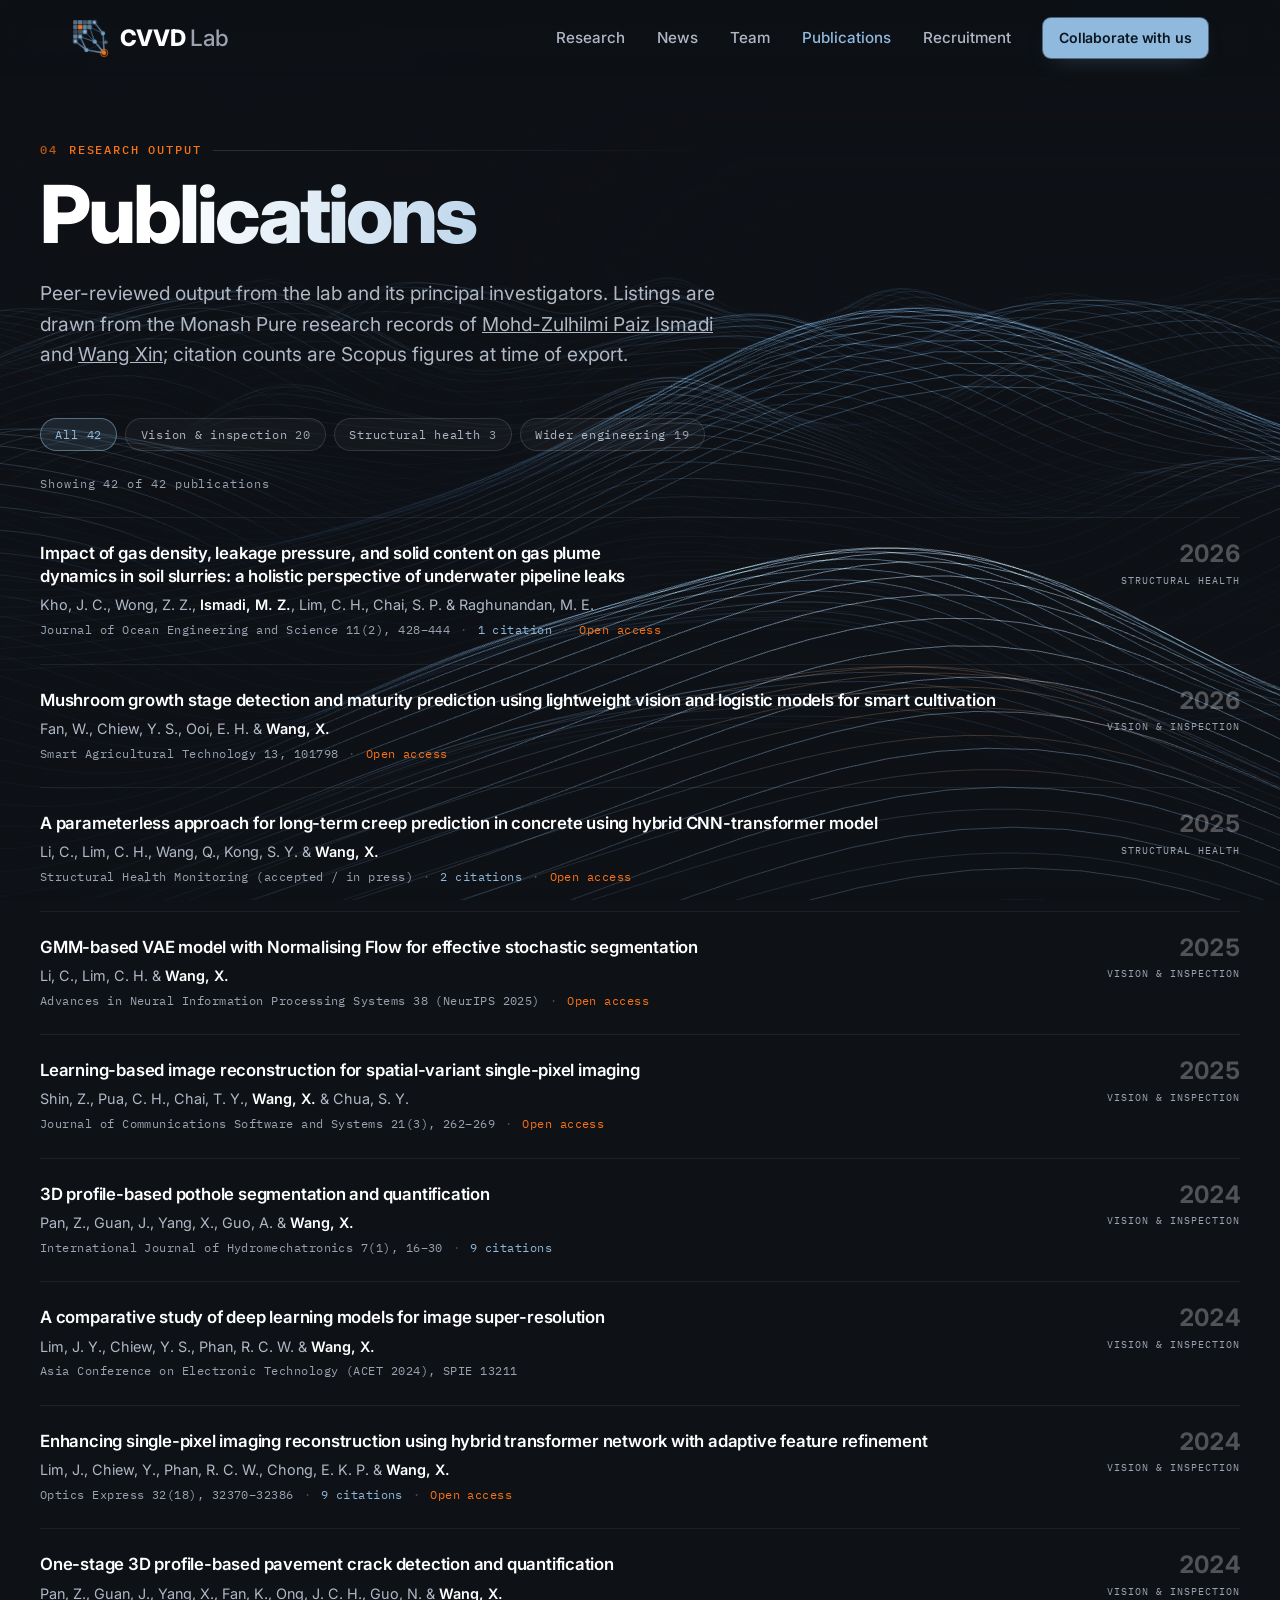
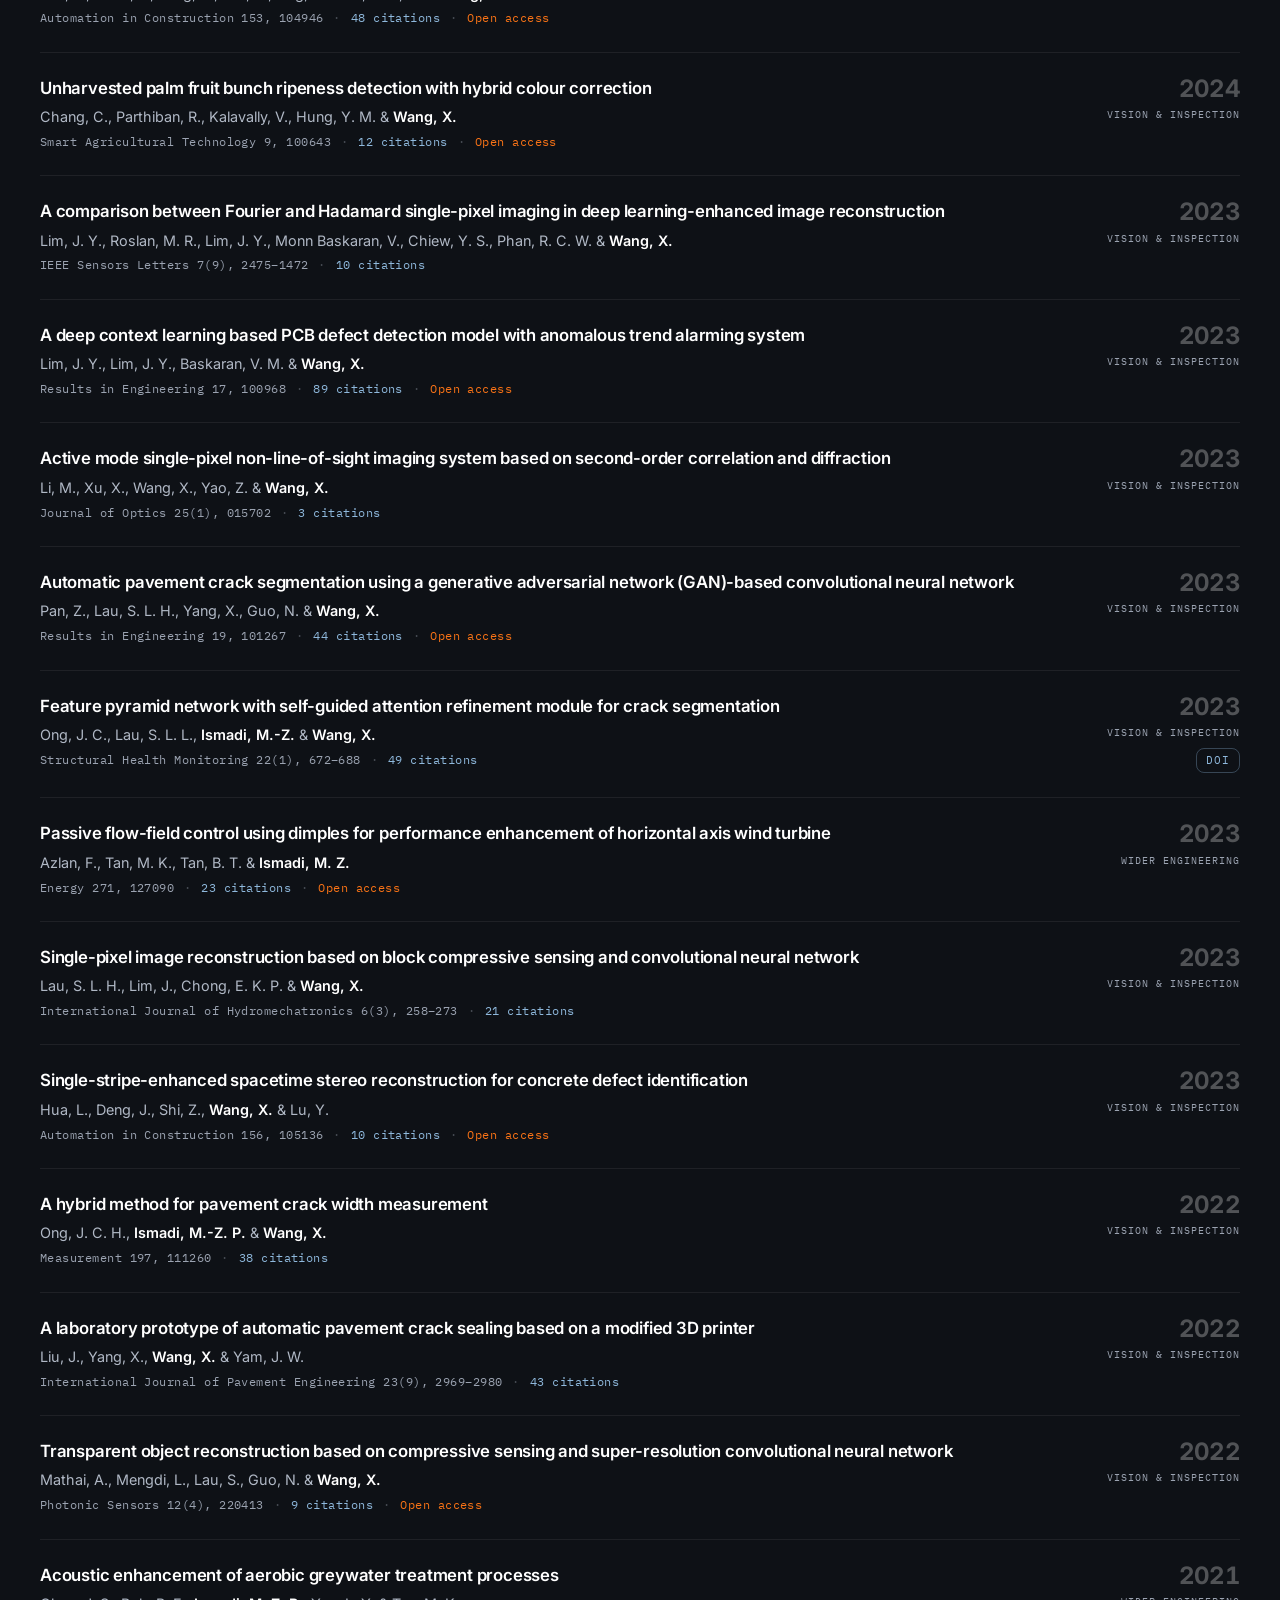
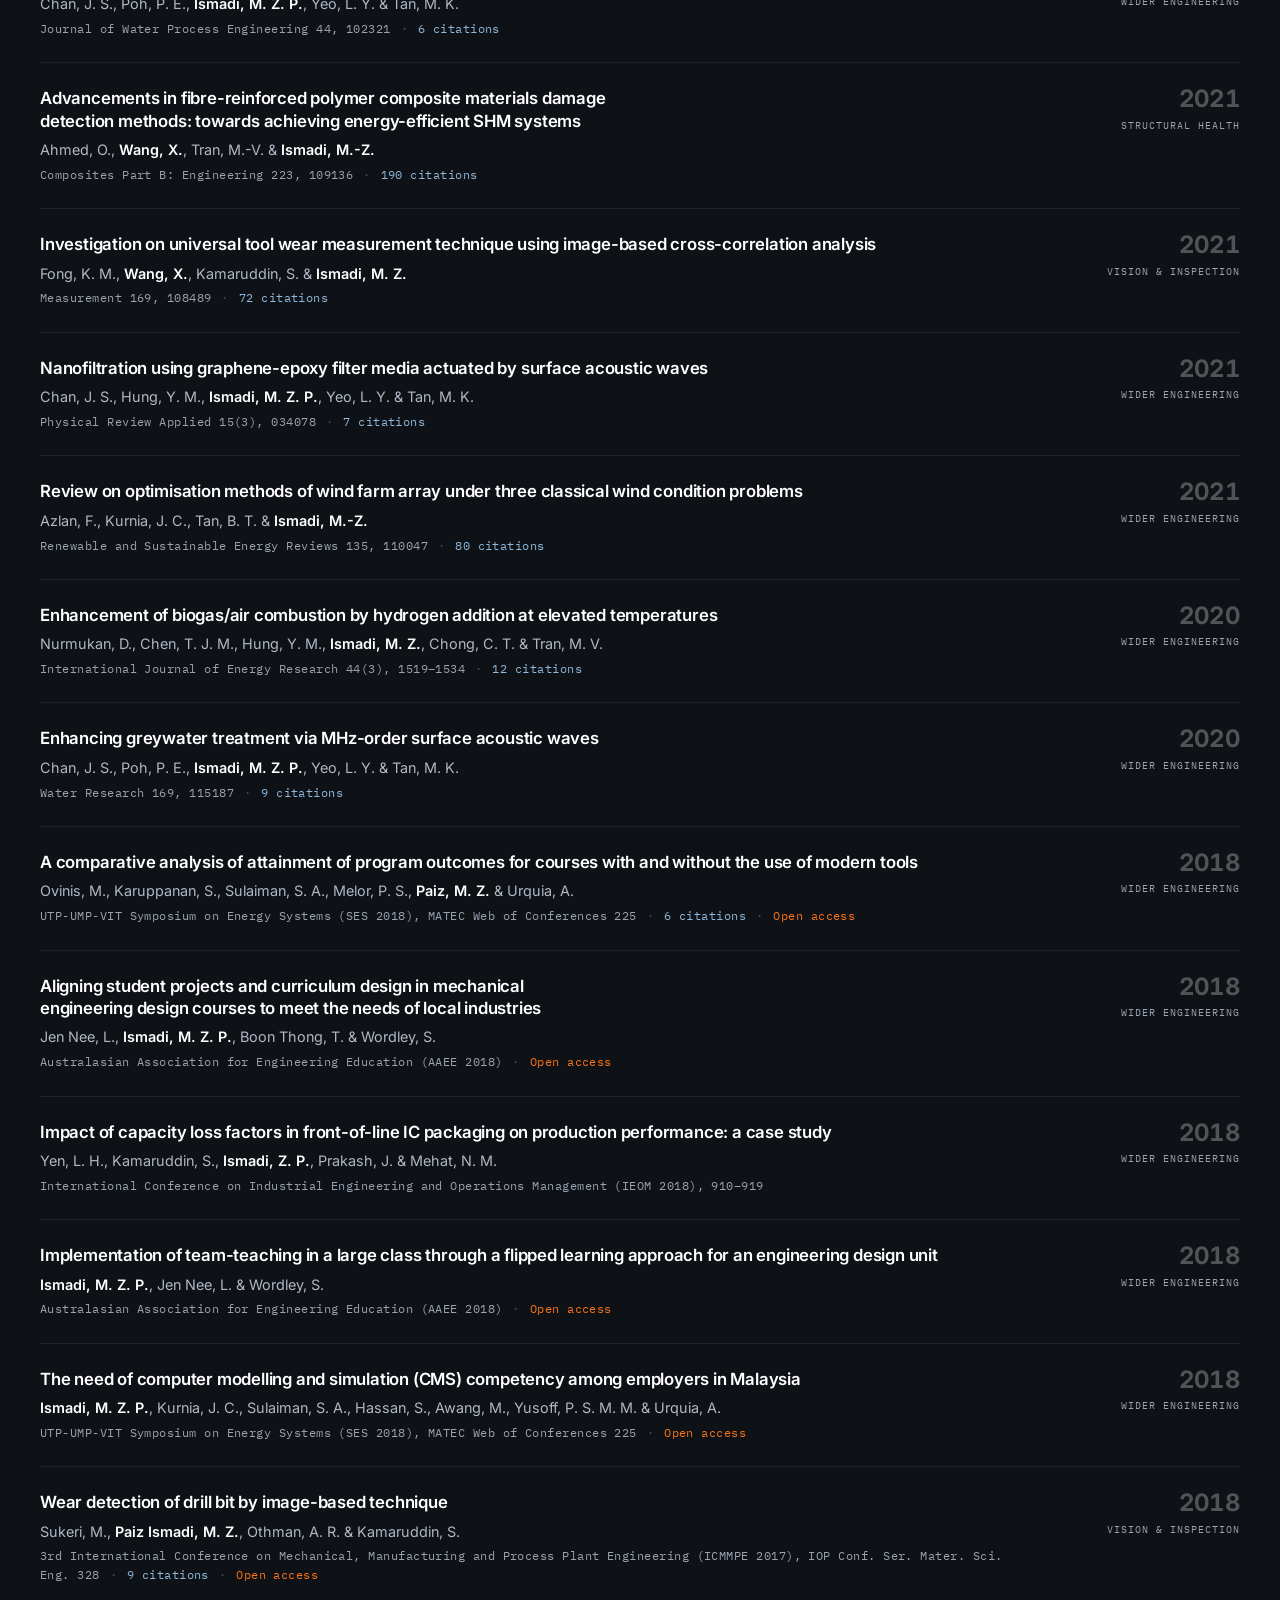
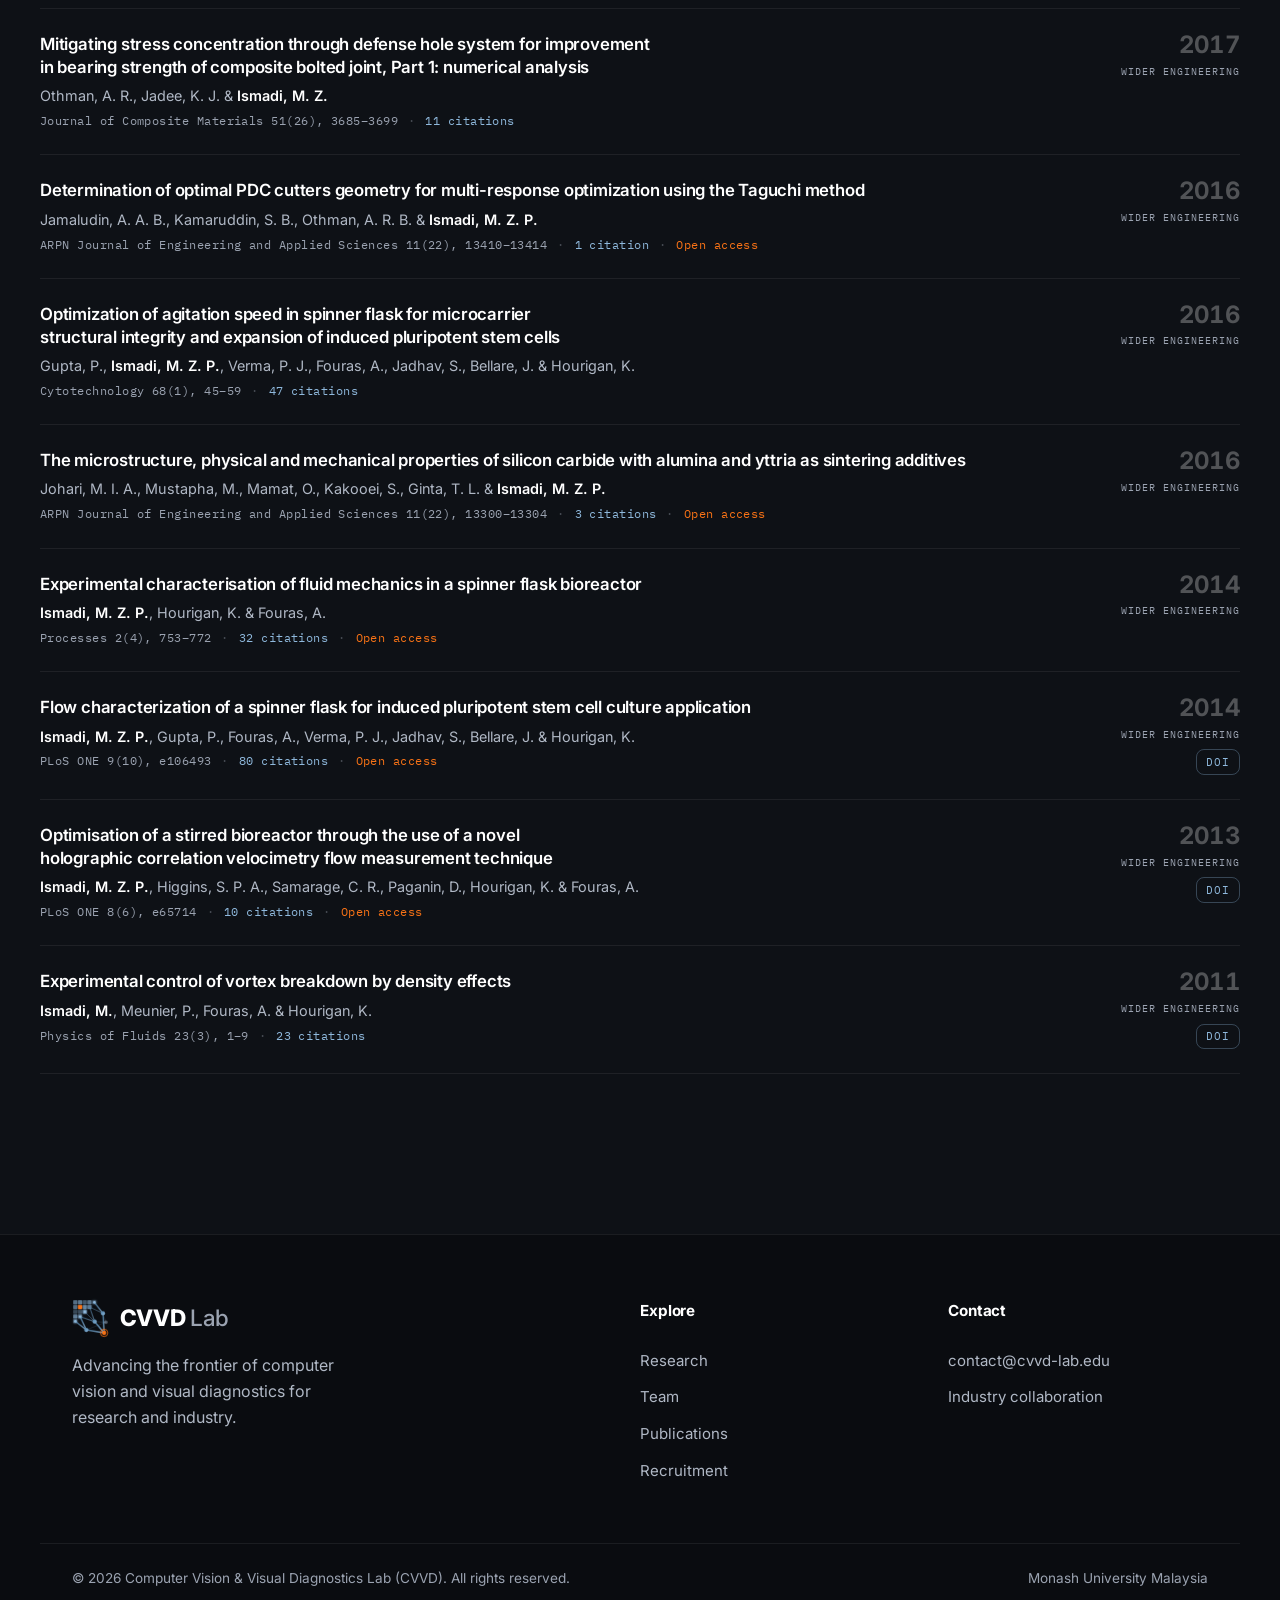
==== commit a5a3b2d5: "Use the Parexus wordmark in the proof band; name them a partner The supplied white wordmark is exact" ====
--- a/publications.html
+++ b/publications.html
@@ -6,7 +6,7 @@
     <title>Publications - CVVD Lab</title>
     <link rel="icon" href="data:image/svg+xml,%3Csvg%20xmlns%3D%27http%3A%2F%2Fwww.w3.org%2F2000%2Fsvg%27%20viewBox%3D%270%200%2032%2032%27%3E%3Crect%20width%3D%2732%27%20height%3D%2732%27%20rx%3D%277%27%20fill%3D%27%230e1116%27%2F%3E%3Cg%20fill%3D%27%238fb9dd%27%3E%3Crect%20x%3D%273%27%20y%3D%273%27%20width%3D%276%27%20height%3D%276%27%20rx%3D%271.2%27%20opacity%3D%27.85%27%2F%3E%3Crect%20x%3D%2710%27%20y%3D%273%27%20width%3D%276%27%20height%3D%276%27%20rx%3D%271.2%27%20opacity%3D%27.5%27%2F%3E%3Crect%20x%3D%2717%27%20y%3D%273%27%20width%3D%276%27%20height%3D%276%27%20rx%3D%271.2%27%20opacity%3D%27.65%27%2F%3E%3Crect%20x%3D%273%27%20y%3D%2710%27%20width%3D%276%27%20height%3D%276%27%20rx%3D%271.2%27%20opacity%3D%27.55%27%2F%3E%3Crect%20x%3D%273%27%20y%3D%2717%27%20width%3D%276%27%20height%3D%276%27%20rx%3D%271.2%27%20opacity%3D%27.7%27%2F%3E%3C%2Fg%3E%3Crect%20x%3D%2710%27%20y%3D%2710%27%20width%3D%276%27%20height%3D%276%27%20rx%3D%271.2%27%20fill%3D%27%23f97316%27%2F%3E%3Cg%20stroke%3D%27%238fb9dd%27%20stroke-width%3D%271.4%27%20fill%3D%27none%27%20stroke-linecap%3D%27round%27%20opacity%3D%27.9%27%3E%3Cpath%20d%3D%27M20%206%20L22%2015%27%2F%3E%3Cpath%20d%3D%27M13%2013%20L22%2015%27%2F%3E%3Cpath%20d%3D%27M6%2020%20L22%2015%27%2F%3E%3Cpath%20d%3D%27M22%2015%20L26%2025%27%2F%3E%3C%2Fg%3E%3Ccircle%20cx%3D%2722%27%20cy%3D%2715%27%20r%3D%272.3%27%20fill%3D%27%238fb9dd%27%2F%3E%3Ccircle%20cx%3D%2726%27%20cy%3D%2725%27%20r%3D%273.3%27%20fill%3D%27%23f97316%27%2F%3E%3C%2Fsvg%3E">
     <link href="https://fonts.googleapis.com/css2?family=Inter:wght@400;500;600;700;800&family=Outfit:wght@600;700&family=IBM+Plex+Mono:wght@400;500&display=swap" rel="stylesheet">
-    <link rel="stylesheet" href="styles.css?v=32">
+    <link rel="stylesheet" href="styles.css?v=34">
     <script>document.documentElement.classList.add('js');</script>
 </head>
 <body>
@@ -684,7 +684,7 @@
         </div>
     </footer>
 
-    <script src="waves.js?v=32"></script>
-    <script src="main.js?v=32"></script>
+    <script src="waves.js?v=34"></script>
+    <script src="main.js?v=34"></script>
 </body>
 </html>
--- a/styles.css
+++ b/styles.css
@@ -928,6 +928,24 @@
   gap: 0.15rem;
 }
 
+/* The partner mark sits inline with the credential text, sized to the cap
+   height beside it rather than to its own bounding box. */
+.proof-brand {
+  display: flex;
+  align-items: center;
+  gap: 0.5rem;
+  flex-wrap: wrap;
+}
+
+.proof-logo {
+  display: block;
+  height: 17px;
+  width: auto;
+  opacity: 0.92;
+}
+
+.proof-brand a { display: block; line-height: 0; }
+
 .proof-item strong {
   font-size: 0.95rem;
   font-weight: 600;
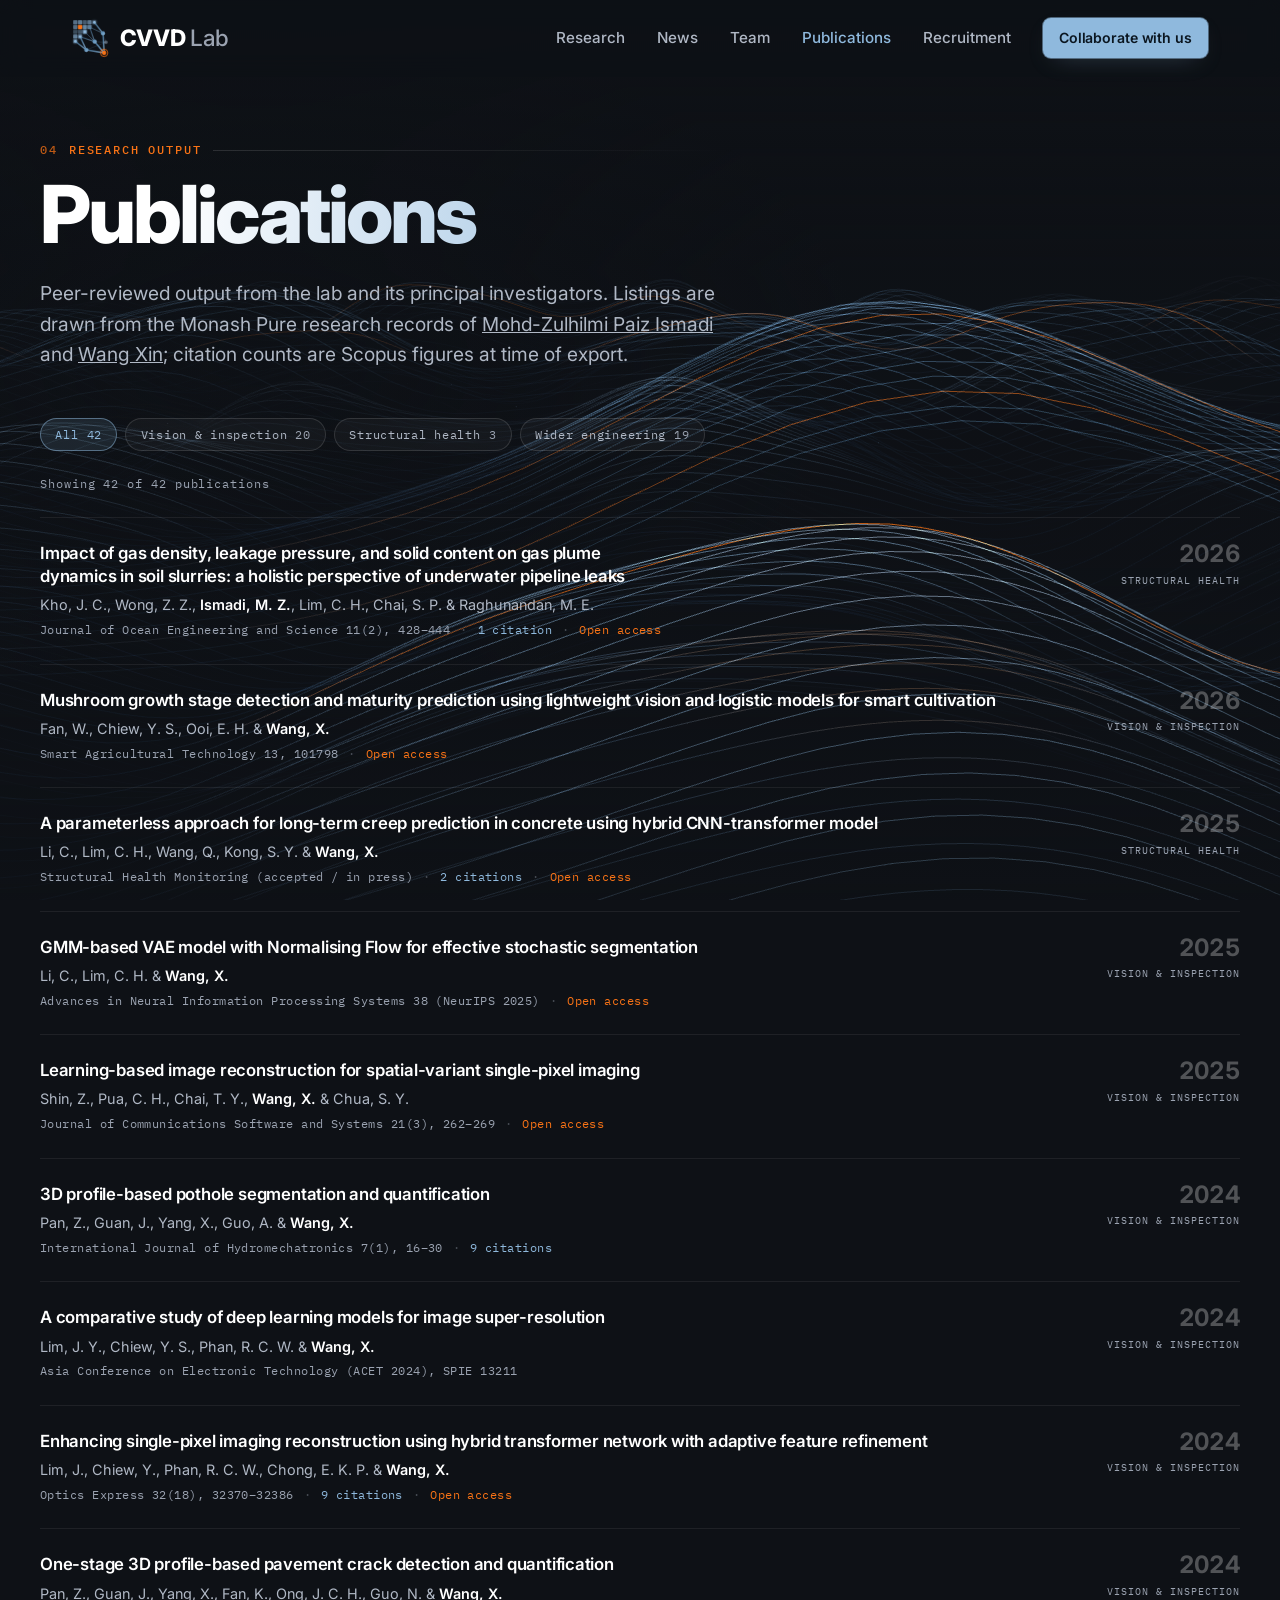
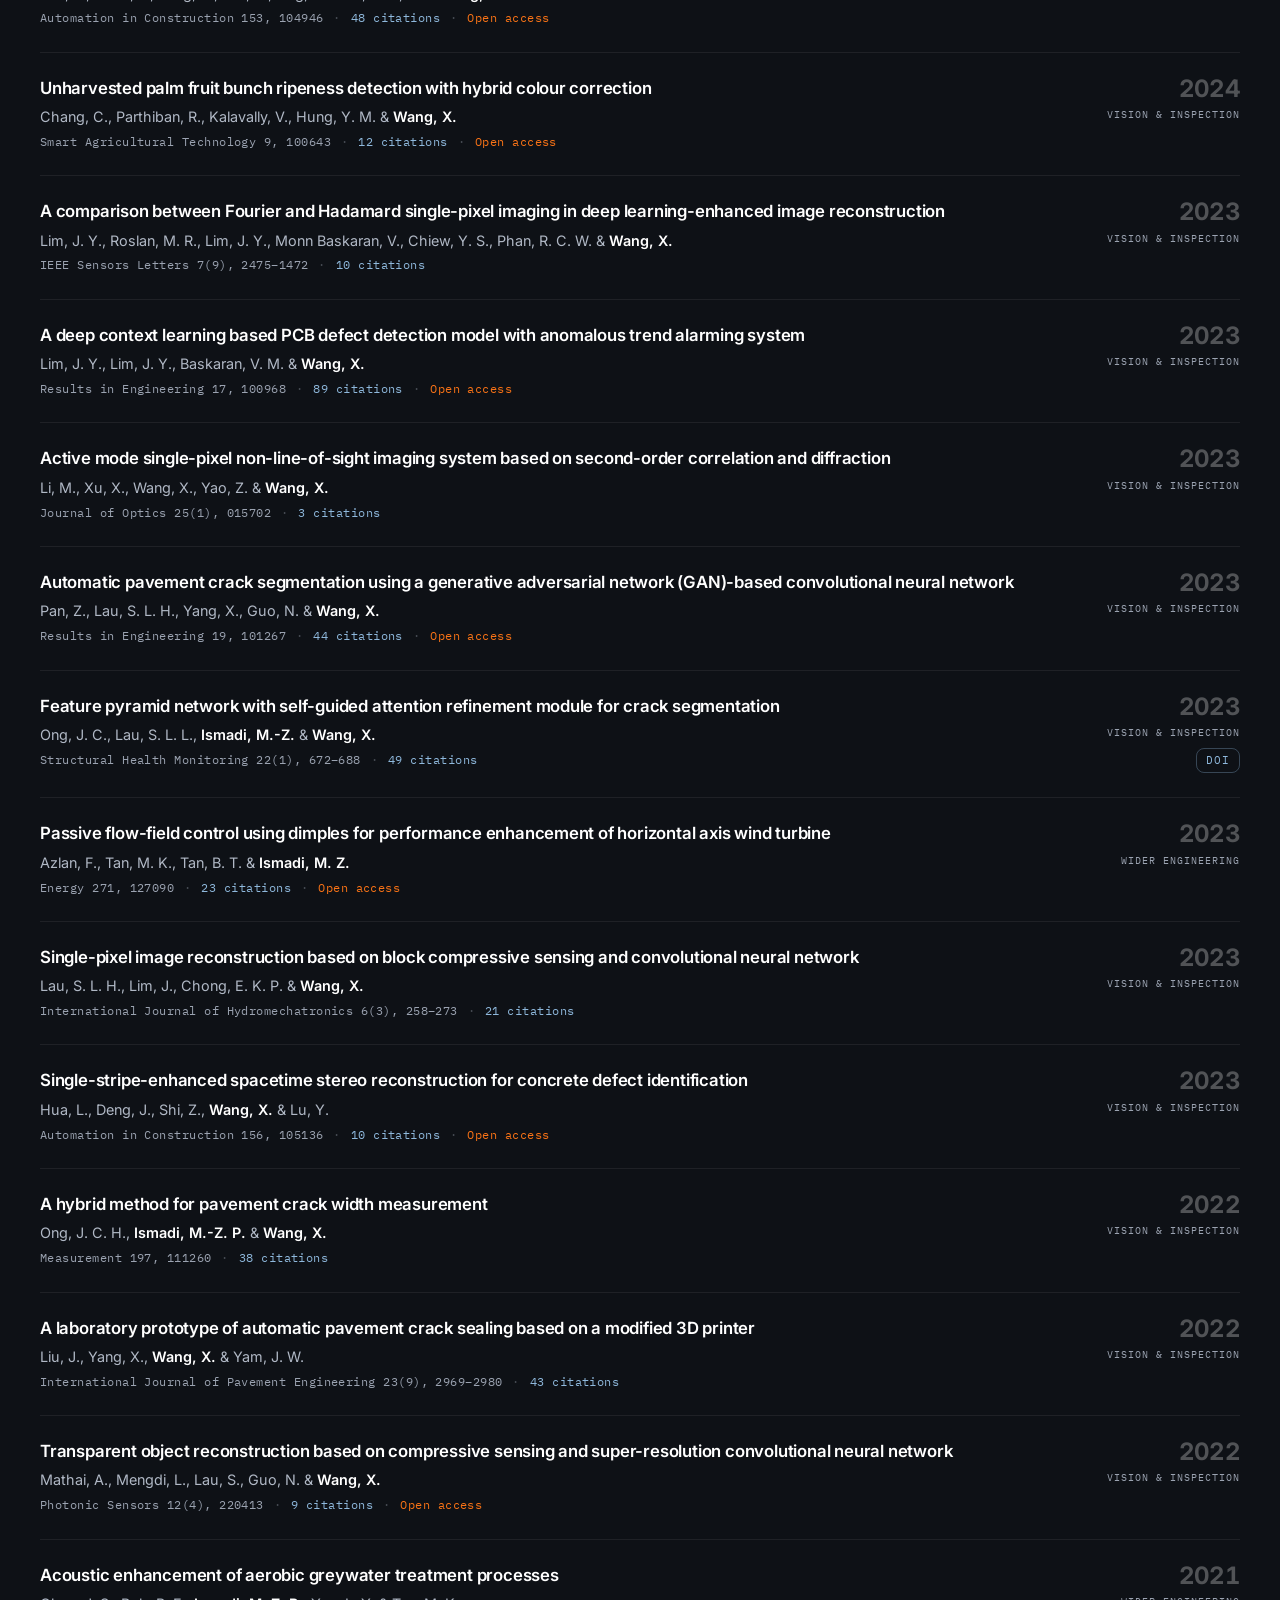
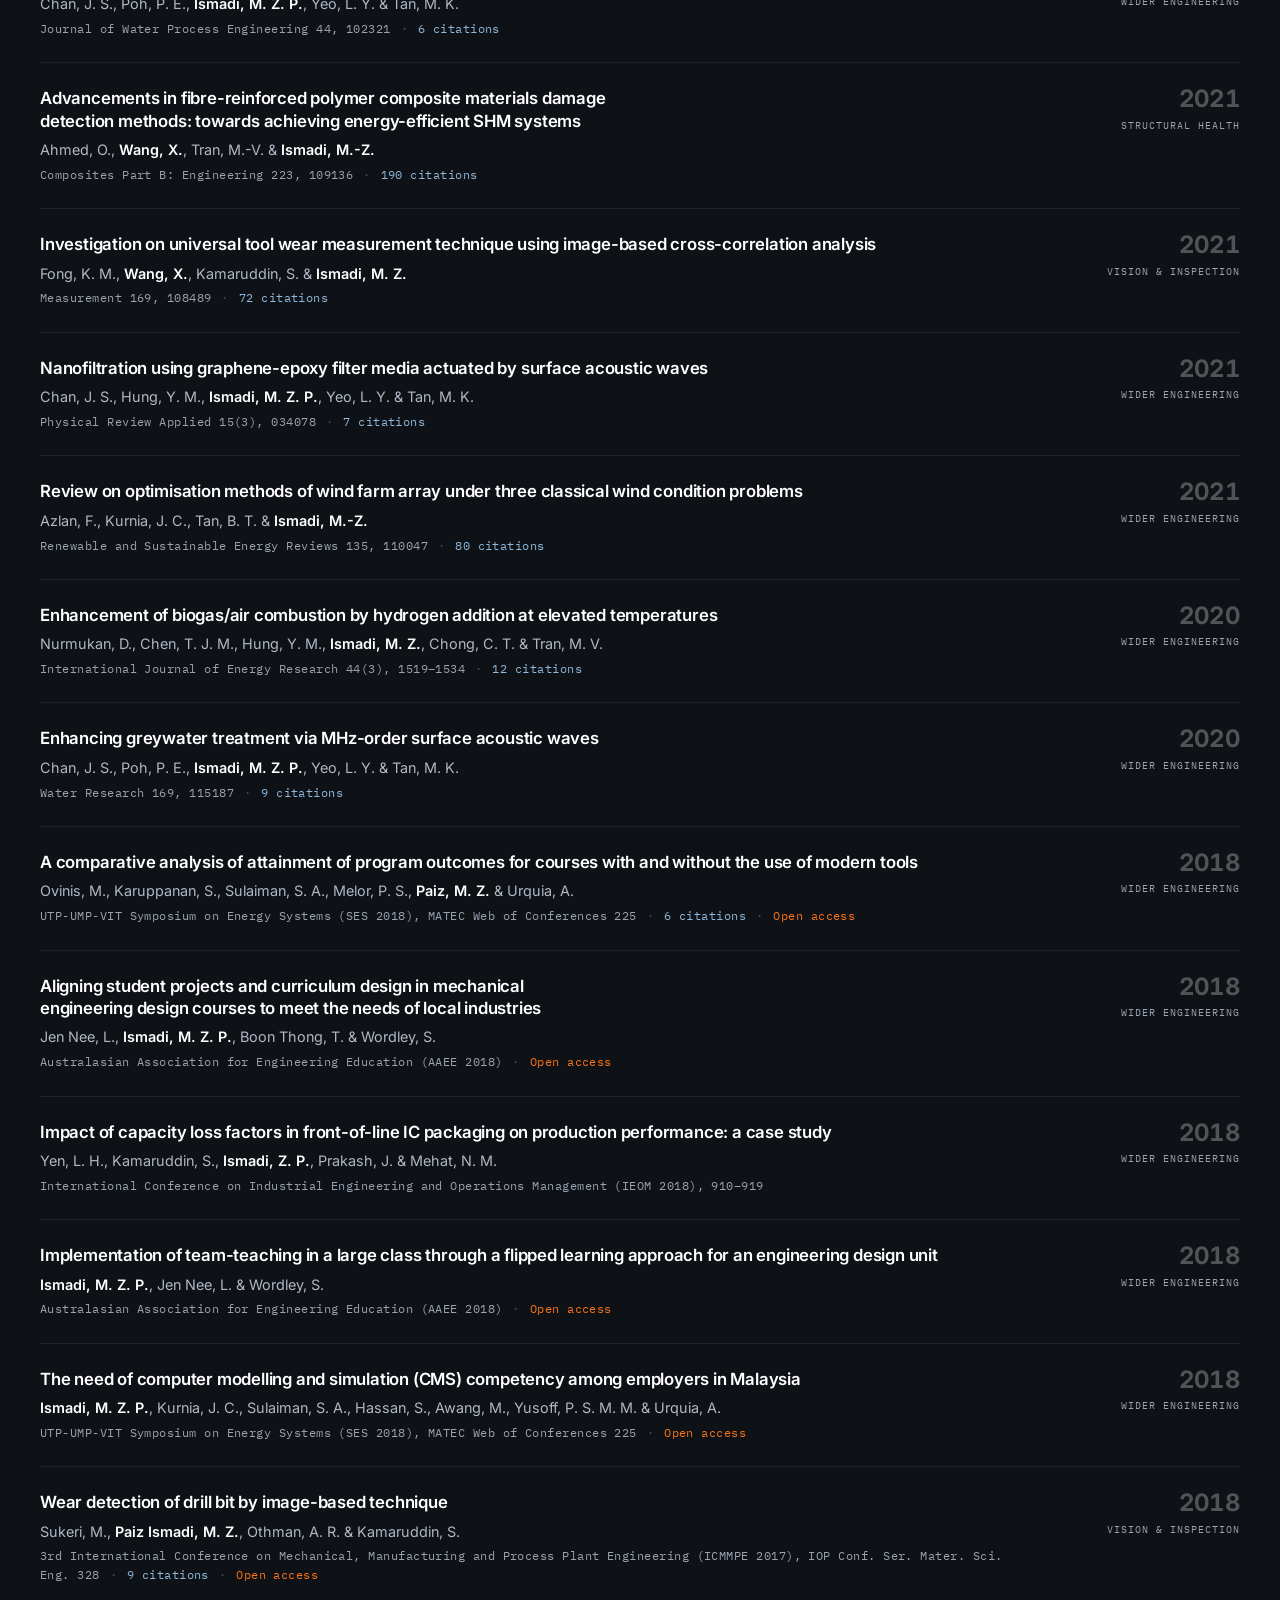
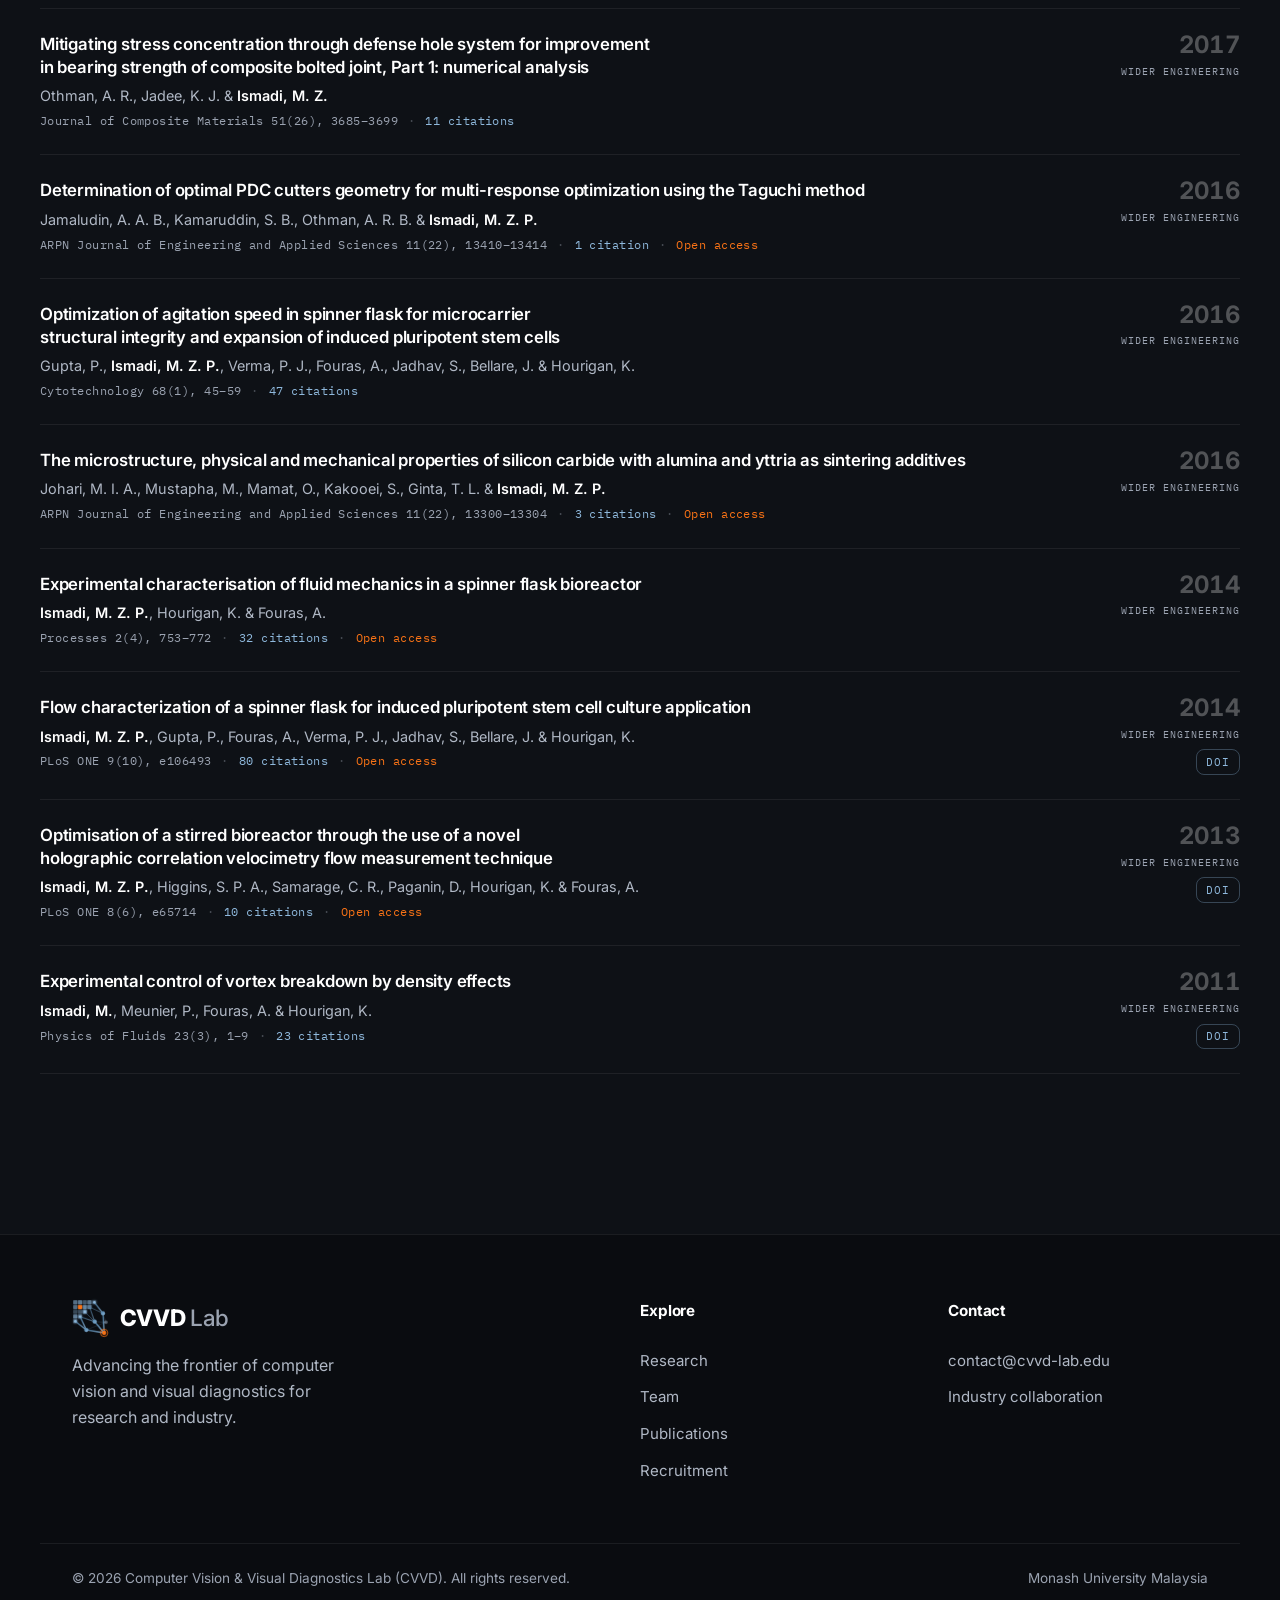
==== commit 59c6bcb8: "Flag rare contour lines in the wave field; open up the recruitment copy Background: a handful of con" ====
--- a/publications.html
+++ b/publications.html
@@ -6,7 +6,7 @@
     <title>Publications - CVVD Lab</title>
     <link rel="icon" href="data:image/svg+xml,%3Csvg%20xmlns%3D%27http%3A%2F%2Fwww.w3.org%2F2000%2Fsvg%27%20viewBox%3D%270%200%2032%2032%27%3E%3Crect%20width%3D%2732%27%20height%3D%2732%27%20rx%3D%277%27%20fill%3D%27%230e1116%27%2F%3E%3Cg%20fill%3D%27%238fb9dd%27%3E%3Crect%20x%3D%273%27%20y%3D%273%27%20width%3D%276%27%20height%3D%276%27%20rx%3D%271.2%27%20opacity%3D%27.85%27%2F%3E%3Crect%20x%3D%2710%27%20y%3D%273%27%20width%3D%276%27%20height%3D%276%27%20rx%3D%271.2%27%20opacity%3D%27.5%27%2F%3E%3Crect%20x%3D%2717%27%20y%3D%273%27%20width%3D%276%27%20height%3D%276%27%20rx%3D%271.2%27%20opacity%3D%27.65%27%2F%3E%3Crect%20x%3D%273%27%20y%3D%2710%27%20width%3D%276%27%20height%3D%276%27%20rx%3D%271.2%27%20opacity%3D%27.55%27%2F%3E%3Crect%20x%3D%273%27%20y%3D%2717%27%20width%3D%276%27%20height%3D%276%27%20rx%3D%271.2%27%20opacity%3D%27.7%27%2F%3E%3C%2Fg%3E%3Crect%20x%3D%2710%27%20y%3D%2710%27%20width%3D%276%27%20height%3D%276%27%20rx%3D%271.2%27%20fill%3D%27%23f97316%27%2F%3E%3Cg%20stroke%3D%27%238fb9dd%27%20stroke-width%3D%271.4%27%20fill%3D%27none%27%20stroke-linecap%3D%27round%27%20opacity%3D%27.9%27%3E%3Cpath%20d%3D%27M20%206%20L22%2015%27%2F%3E%3Cpath%20d%3D%27M13%2013%20L22%2015%27%2F%3E%3Cpath%20d%3D%27M6%2020%20L22%2015%27%2F%3E%3Cpath%20d%3D%27M22%2015%20L26%2025%27%2F%3E%3C%2Fg%3E%3Ccircle%20cx%3D%2722%27%20cy%3D%2715%27%20r%3D%272.3%27%20fill%3D%27%238fb9dd%27%2F%3E%3Ccircle%20cx%3D%2726%27%20cy%3D%2725%27%20r%3D%273.3%27%20fill%3D%27%23f97316%27%2F%3E%3C%2Fsvg%3E">
     <link href="https://fonts.googleapis.com/css2?family=Inter:wght@400;500;600;700;800&family=Outfit:wght@600;700&family=IBM+Plex+Mono:wght@400;500&display=swap" rel="stylesheet">
-    <link rel="stylesheet" href="styles.css?v=34">
+    <link rel="stylesheet" href="styles.css?v=36">
     <script>document.documentElement.classList.add('js');</script>
 </head>
 <body>
@@ -684,7 +684,7 @@
         </div>
     </footer>
 
-    <script src="waves.js?v=34"></script>
-    <script src="main.js?v=34"></script>
+    <script src="waves.js?v=36"></script>
+    <script src="main.js?v=36"></script>
 </body>
 </html>
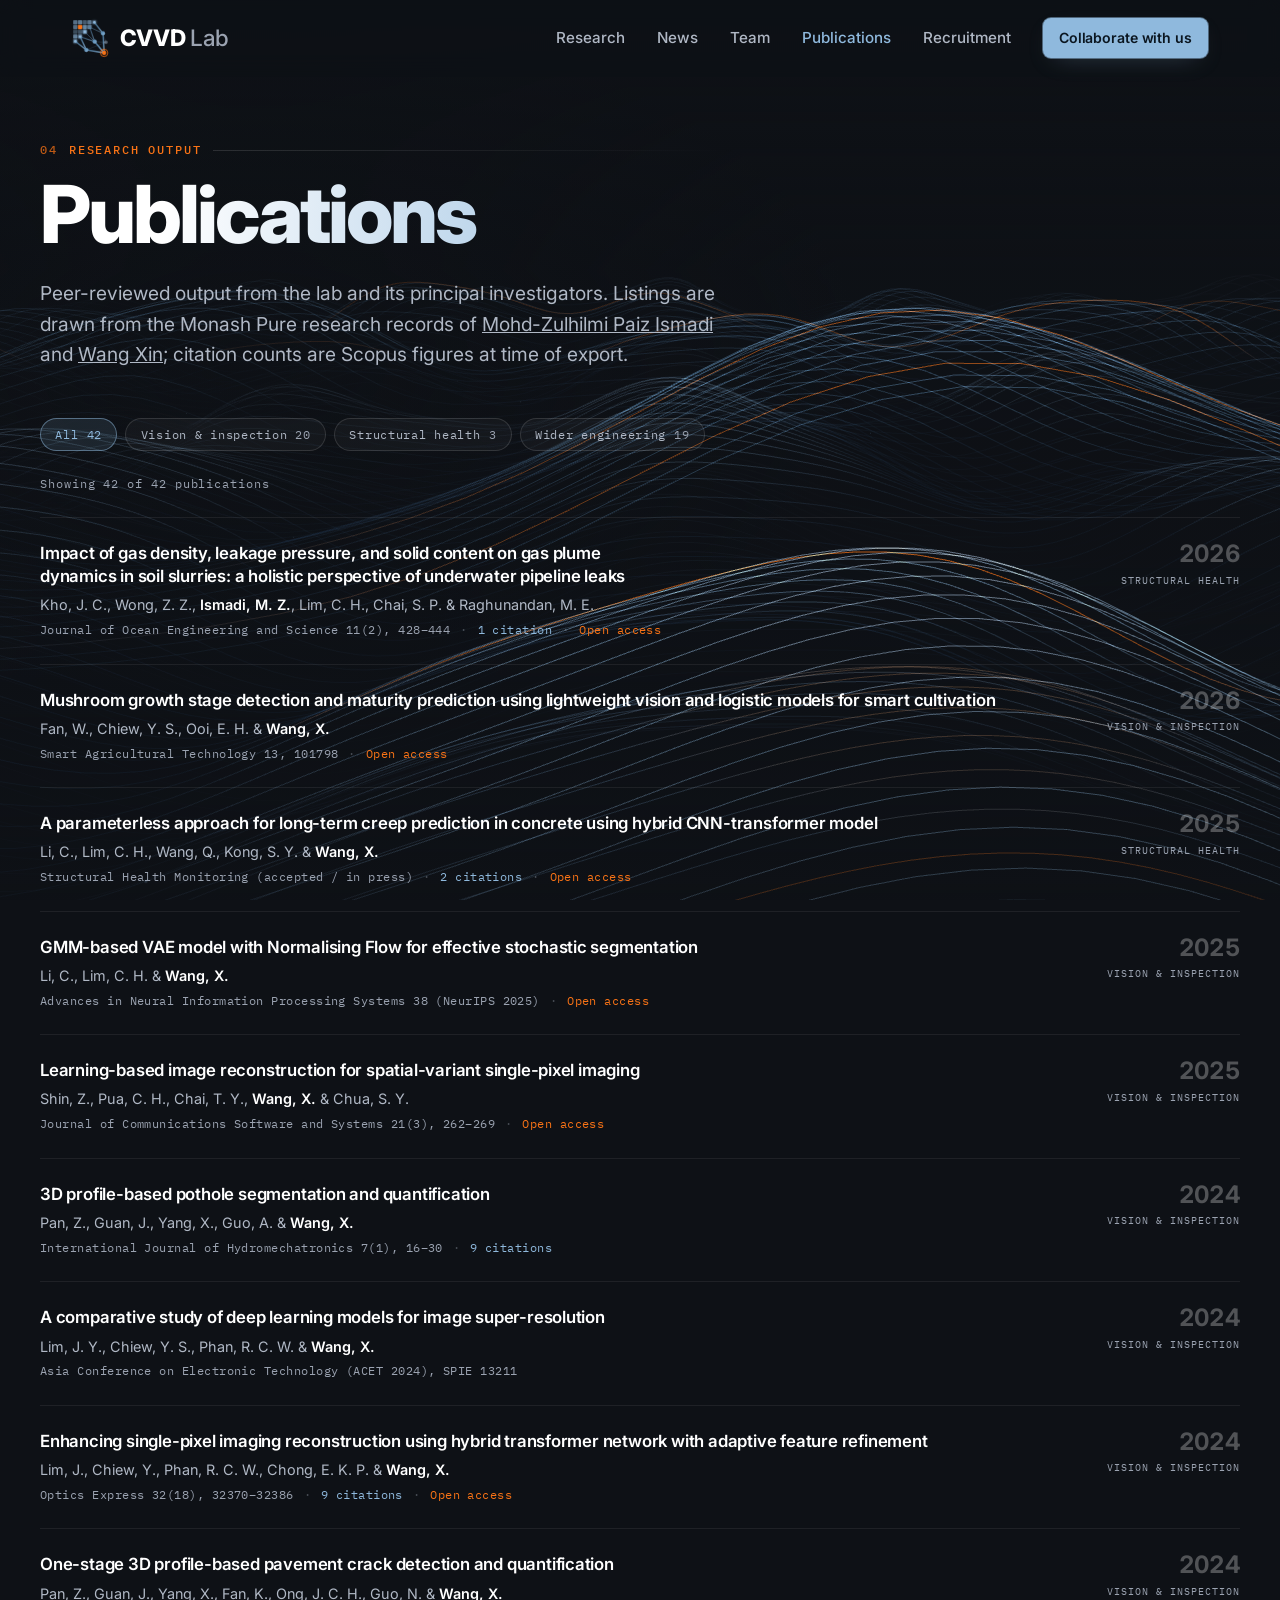
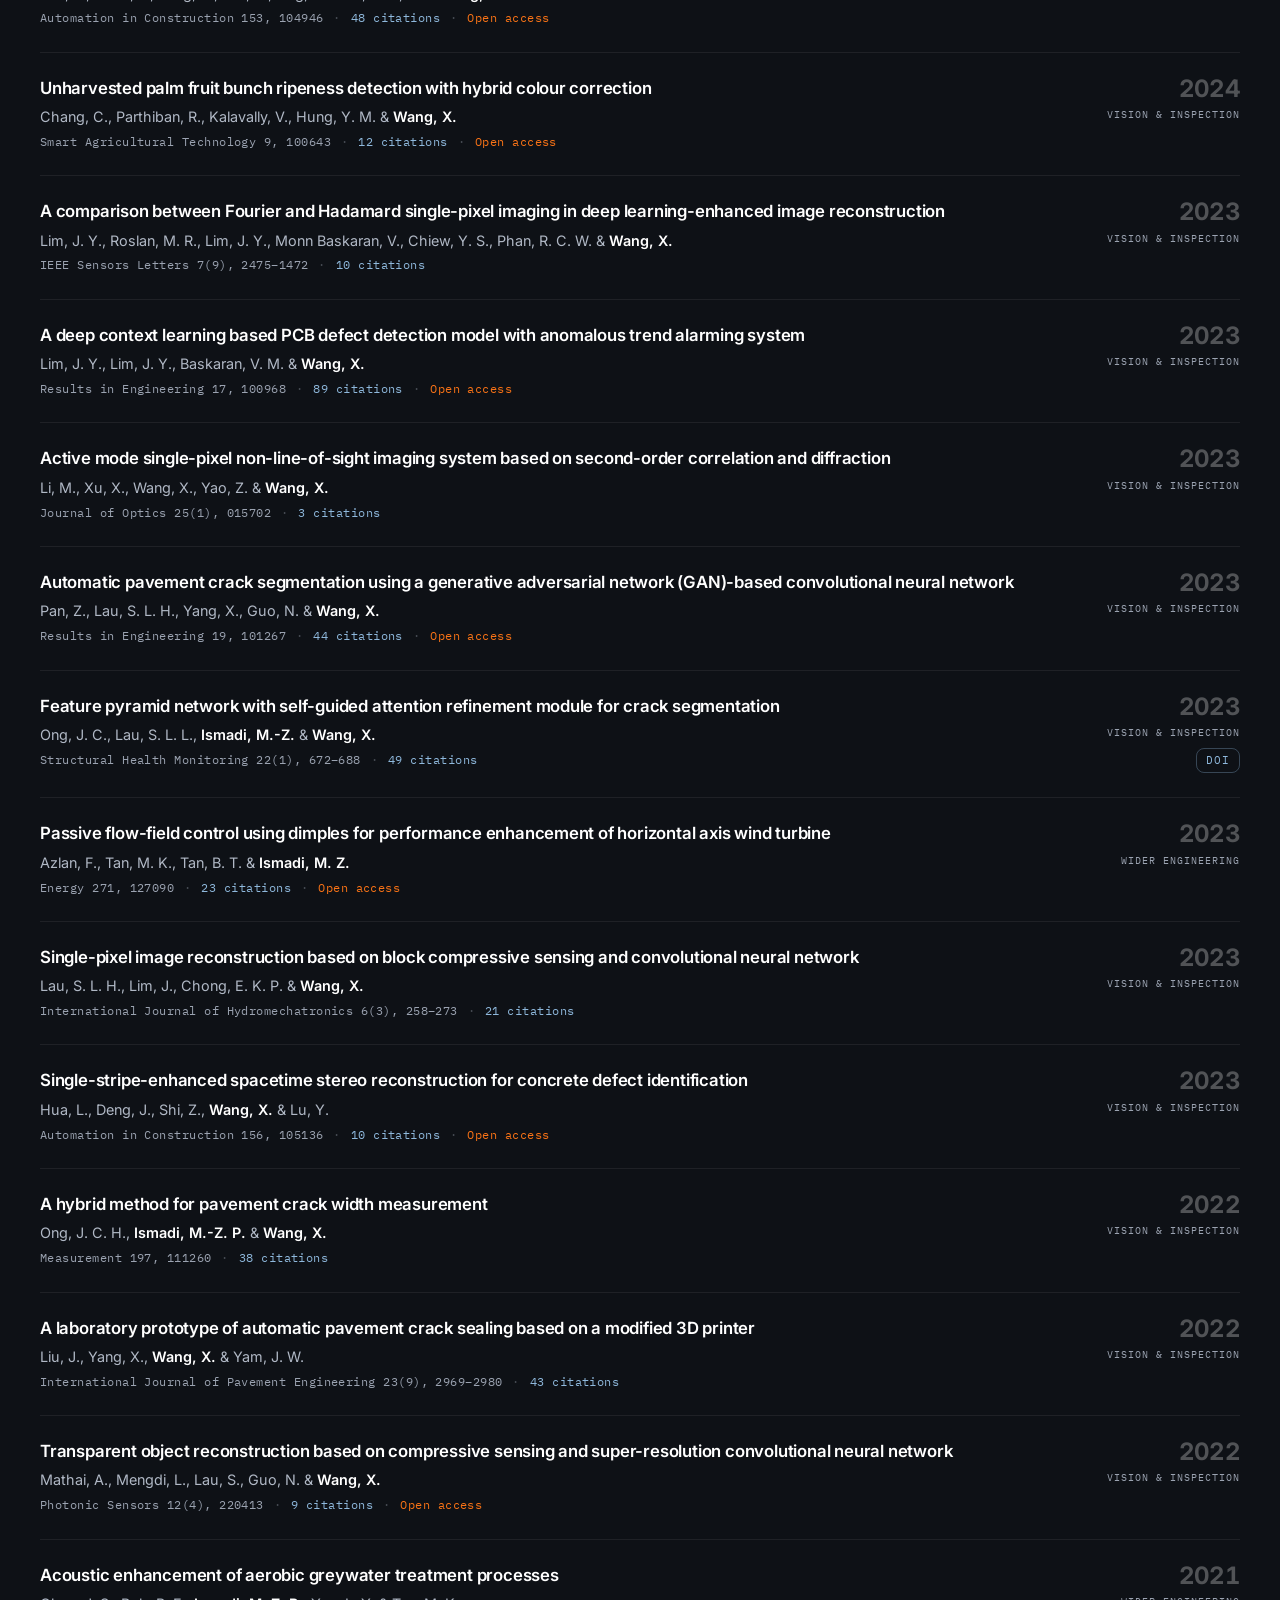
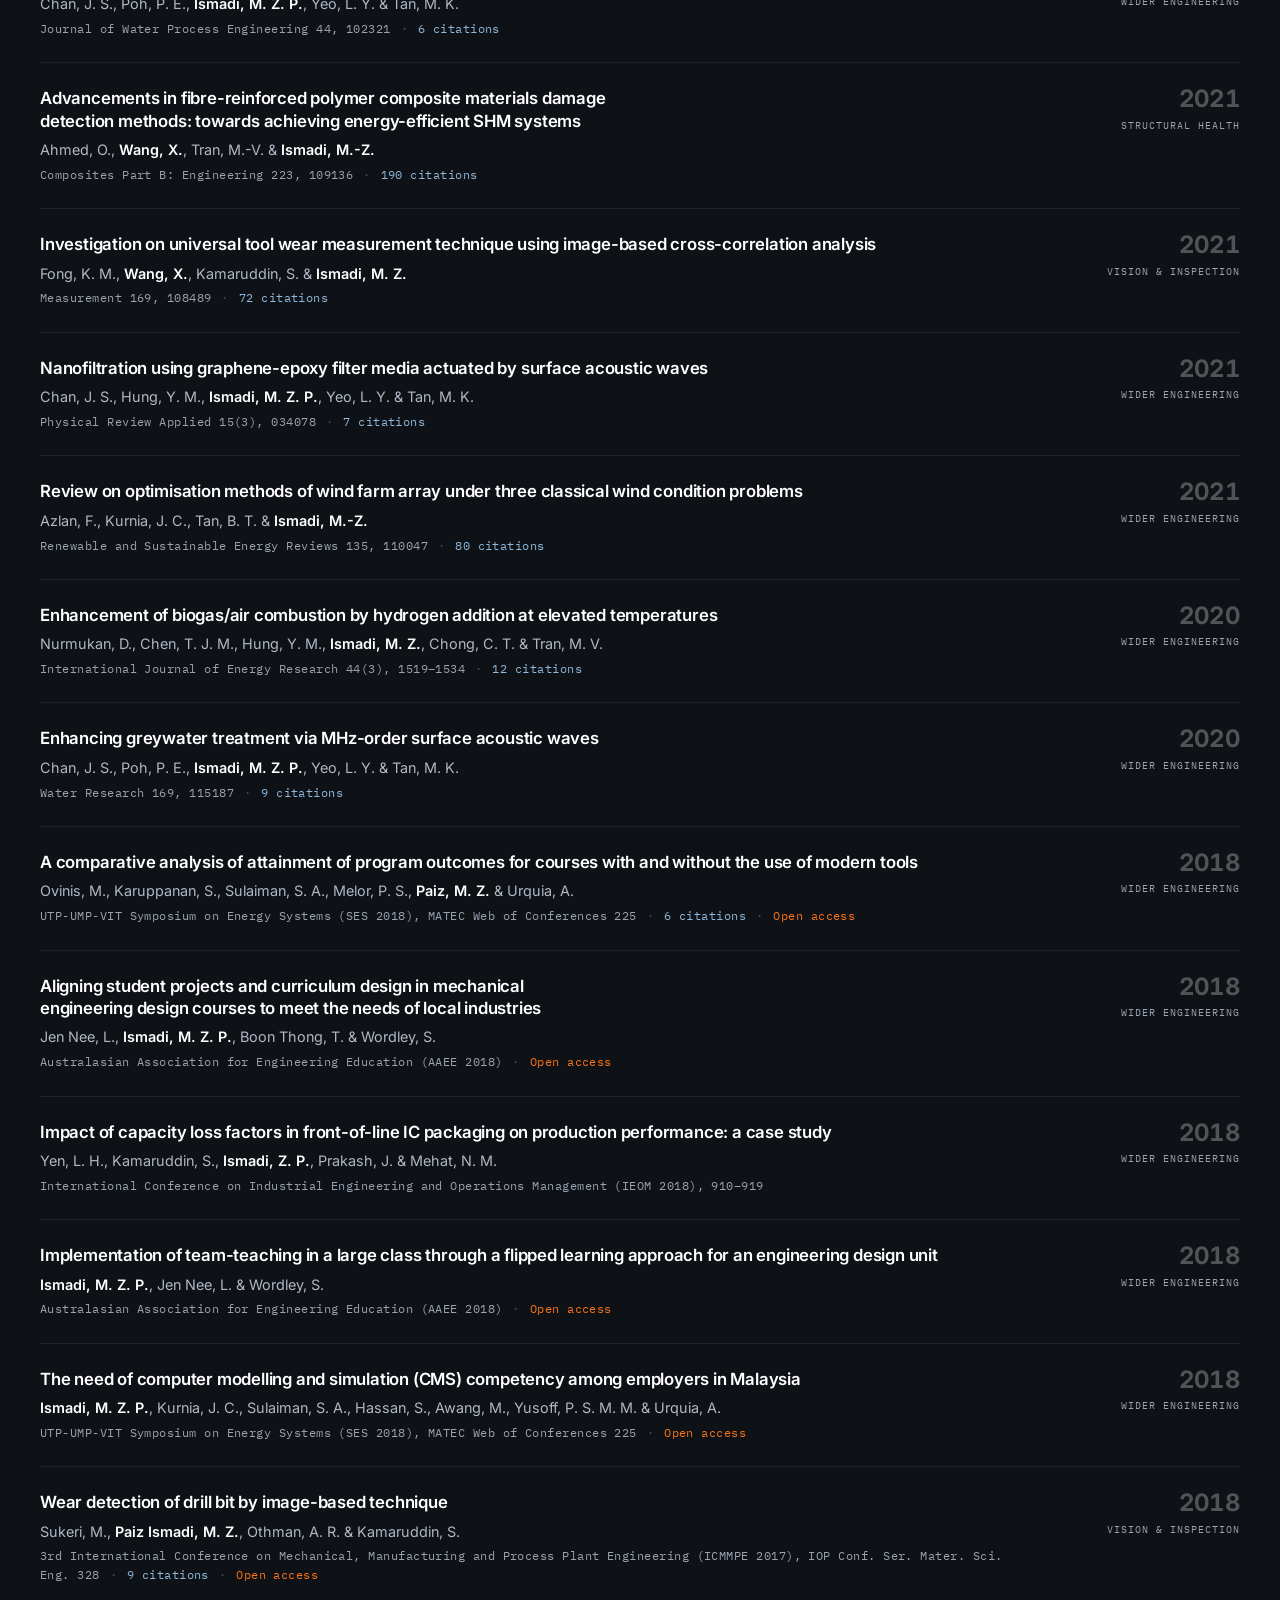
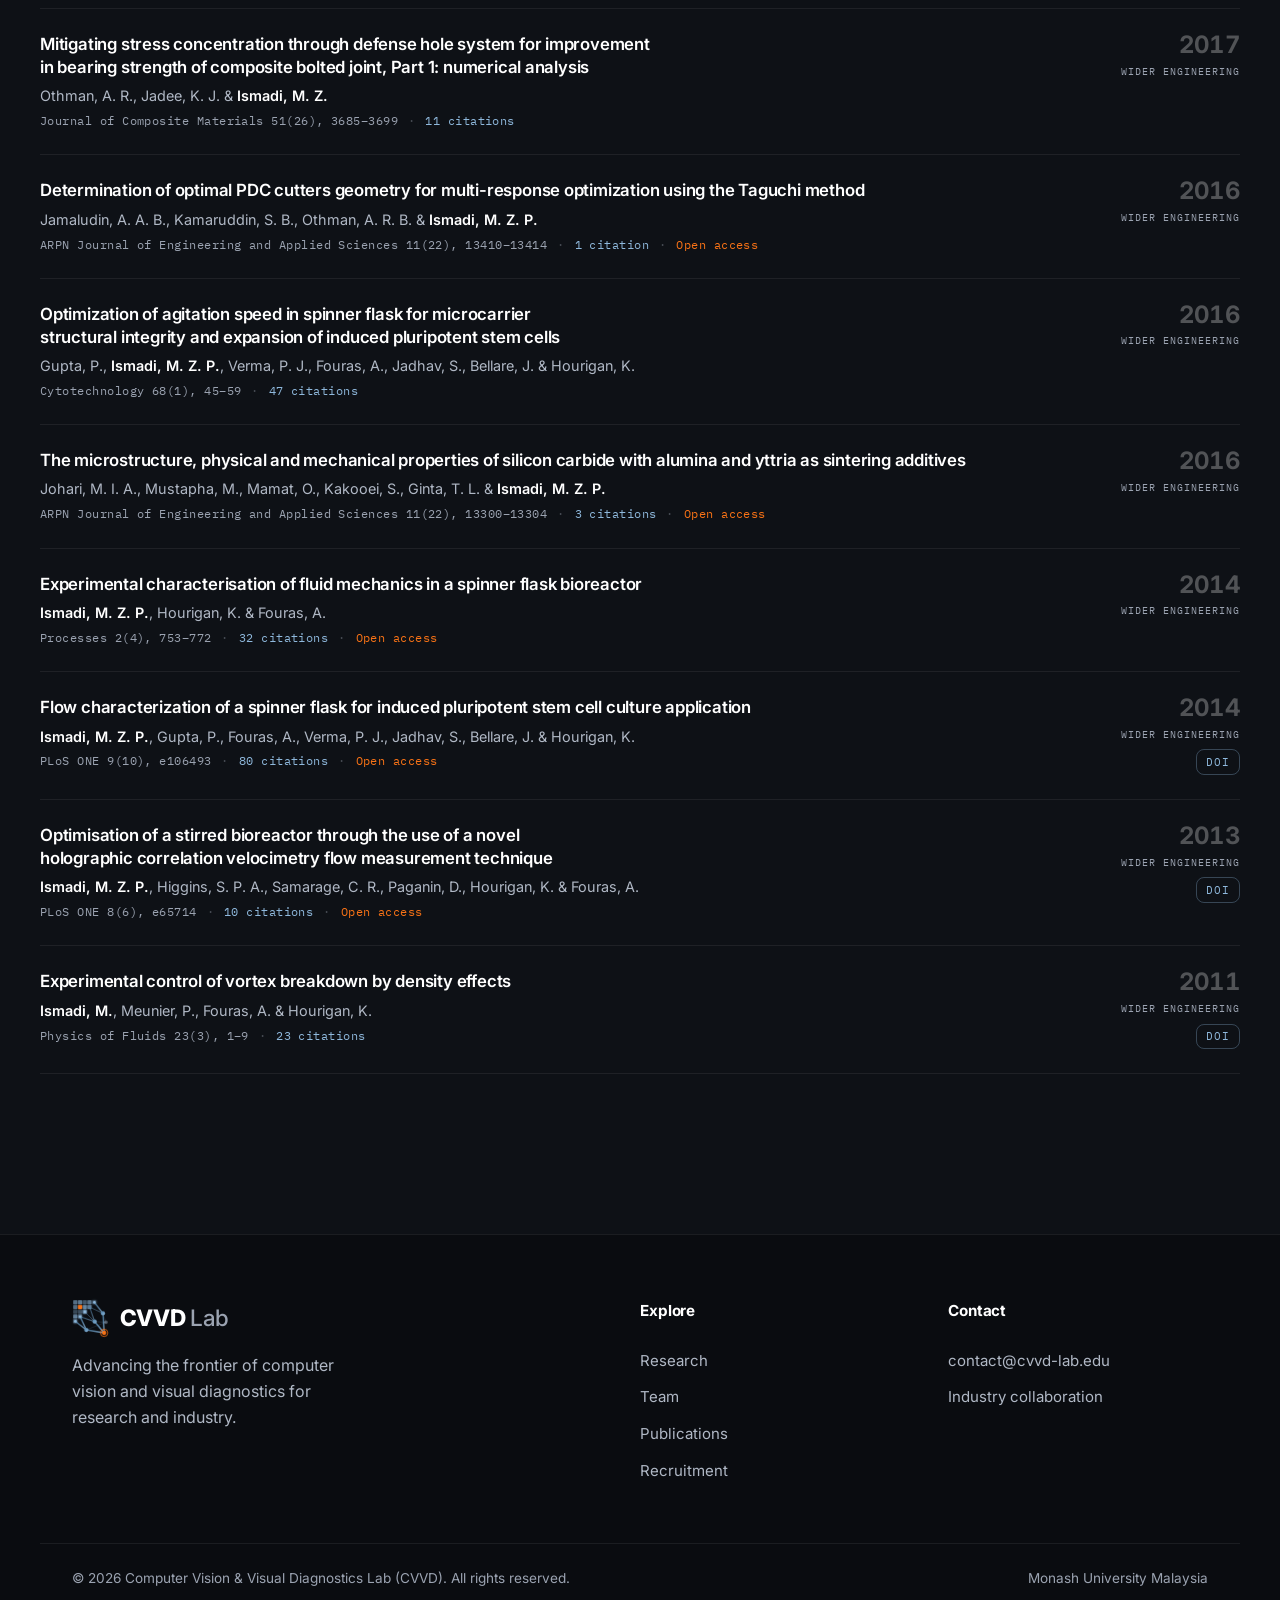
==== commit 9fe7a9d2: "Pixelate the tail of "pixels"; broaden the closing question The headline word now comes apart into t" ====
--- a/publications.html
+++ b/publications.html
@@ -6,7 +6,7 @@
     <title>Publications - CVVD Lab</title>
     <link rel="icon" href="data:image/svg+xml,%3Csvg%20xmlns%3D%27http%3A%2F%2Fwww.w3.org%2F2000%2Fsvg%27%20viewBox%3D%270%200%2032%2032%27%3E%3Crect%20width%3D%2732%27%20height%3D%2732%27%20rx%3D%277%27%20fill%3D%27%230e1116%27%2F%3E%3Cg%20fill%3D%27%238fb9dd%27%3E%3Crect%20x%3D%273%27%20y%3D%273%27%20width%3D%276%27%20height%3D%276%27%20rx%3D%271.2%27%20opacity%3D%27.85%27%2F%3E%3Crect%20x%3D%2710%27%20y%3D%273%27%20width%3D%276%27%20height%3D%276%27%20rx%3D%271.2%27%20opacity%3D%27.5%27%2F%3E%3Crect%20x%3D%2717%27%20y%3D%273%27%20width%3D%276%27%20height%3D%276%27%20rx%3D%271.2%27%20opacity%3D%27.65%27%2F%3E%3Crect%20x%3D%273%27%20y%3D%2710%27%20width%3D%276%27%20height%3D%276%27%20rx%3D%271.2%27%20opacity%3D%27.55%27%2F%3E%3Crect%20x%3D%273%27%20y%3D%2717%27%20width%3D%276%27%20height%3D%276%27%20rx%3D%271.2%27%20opacity%3D%27.7%27%2F%3E%3C%2Fg%3E%3Crect%20x%3D%2710%27%20y%3D%2710%27%20width%3D%276%27%20height%3D%276%27%20rx%3D%271.2%27%20fill%3D%27%23f97316%27%2F%3E%3Cg%20stroke%3D%27%238fb9dd%27%20stroke-width%3D%271.4%27%20fill%3D%27none%27%20stroke-linecap%3D%27round%27%20opacity%3D%27.9%27%3E%3Cpath%20d%3D%27M20%206%20L22%2015%27%2F%3E%3Cpath%20d%3D%27M13%2013%20L22%2015%27%2F%3E%3Cpath%20d%3D%27M6%2020%20L22%2015%27%2F%3E%3Cpath%20d%3D%27M22%2015%20L26%2025%27%2F%3E%3C%2Fg%3E%3Ccircle%20cx%3D%2722%27%20cy%3D%2715%27%20r%3D%272.3%27%20fill%3D%27%238fb9dd%27%2F%3E%3Ccircle%20cx%3D%2726%27%20cy%3D%2725%27%20r%3D%273.3%27%20fill%3D%27%23f97316%27%2F%3E%3C%2Fsvg%3E">
     <link href="https://fonts.googleapis.com/css2?family=Inter:wght@400;500;600;700;800&family=Outfit:wght@600;700&family=IBM+Plex+Mono:wght@400;500&display=swap" rel="stylesheet">
-    <link rel="stylesheet" href="styles.css?v=36">
+    <link rel="stylesheet" href="styles.css?v=40">
     <script>document.documentElement.classList.add('js');</script>
 </head>
 <body>
@@ -684,7 +684,7 @@
         </div>
     </footer>
 
-    <script src="waves.js?v=36"></script>
-    <script src="main.js?v=36"></script>
+    <script src="waves.js?v=40"></script>
+    <script src="main.js?v=40"></script>
 </body>
 </html>
--- a/styles.css
+++ b/styles.css
@@ -248,6 +248,58 @@
 
 p { text-wrap: pretty; }
 
+/* The word coming apart into what it names. Anchored to the word's own box
+   rather than sitting in the inline flow — as a zero-width inline-block it got
+   carried to the next line on its own when the headline wrapped. Everything is
+   in em so it tracks the fluid heading size. */
+.px-word {
+  position: relative;
+  display: inline-block;
+}
+
+/* "els" drawn as blocks rather than glyphs, sampled at a resolution that
+   coarsens toward the end of the word. Height and the baseline nudge are in
+   em, so it tracks the fluid heading. The real letters are still in the DOM
+   for screen readers and for anyone copying the headline. */
+.px-tail {
+  /* Derived from the raster, not eyeballed: the source spans the full bbox of
+     "pixels" (ascender to descender) at a 360px font, so the box is 344/360em
+     tall and its baseline sits 79/360em above its own bottom edge. The
+     negative margin drops the box by exactly that, putting the drawn baseline
+     on the text baseline. */
+  height: 0.9556em;
+  width: auto;
+  fill: var(--signal);
+  vertical-align: baseline;
+  margin-bottom: -0.2194em;
+  margin-left: 0.012em;
+}
+
+.px-drift {
+  position: absolute;
+  left: 100%;
+  bottom: 0.16em;
+  width: 0;
+  height: 0;
+}
+
+.px-drift i {
+  position: absolute;
+  left: var(--x);
+  bottom: var(--y);
+  width: var(--s);
+  height: var(--s);
+  border-radius: 0.02em;
+  background: var(--signal);
+  opacity: var(--o);
+  animation: pxDrift 7s var(--d) ease-in-out infinite;
+}
+
+@keyframes pxDrift {
+  0%, 100% { transform: none; }
+  50%      { transform: translate(0.22em, -0.16em); opacity: calc(var(--o) * 0.3); }
+}
+
 .text-gradient-cyan {
   background: linear-gradient(96deg, #fff 18%, var(--signal) 96%);
   -webkit-background-clip: text;
@@ -1637,6 +1689,7 @@
     transition-duration: 0.001ms !important;
   }
 
+  .px-drift i { animation: none; }
   .logo-mark .pulse { display: none; }
   .logo-mark .mark-h circle { opacity: 0.85; }
 
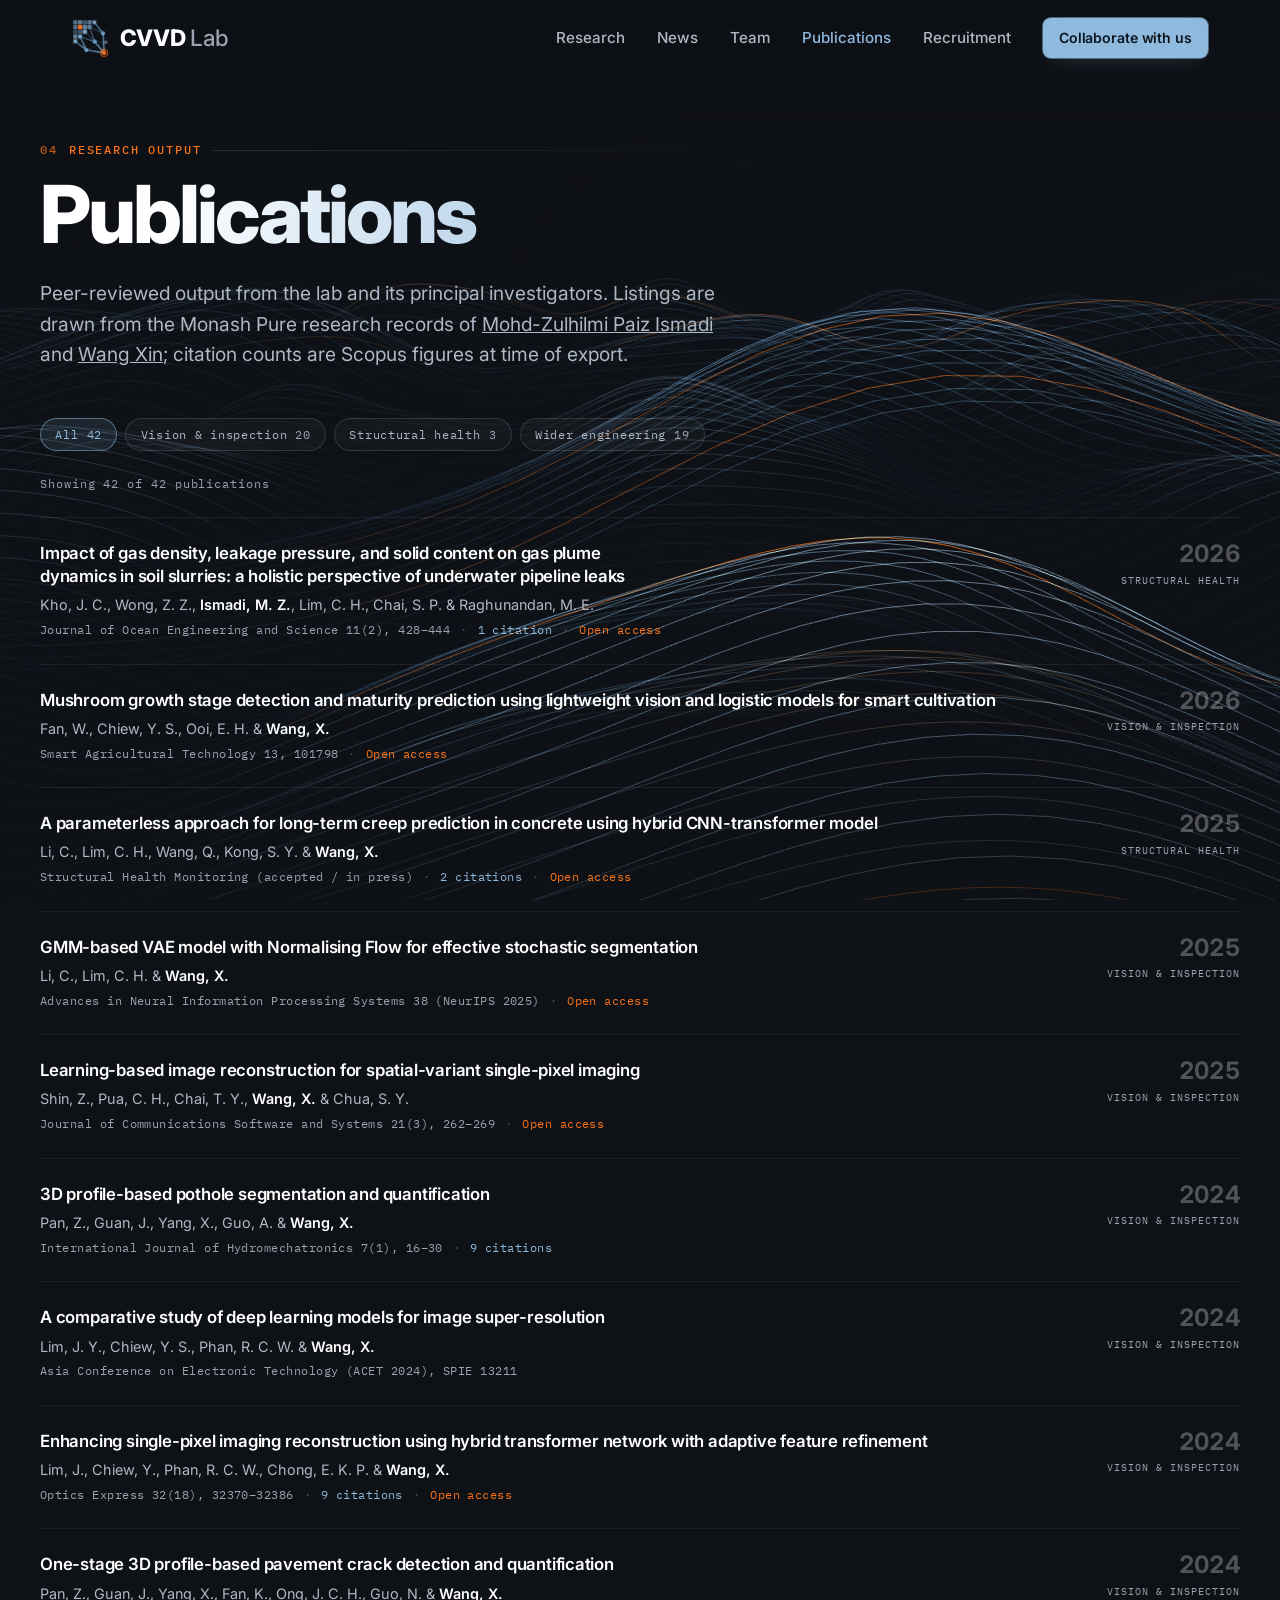
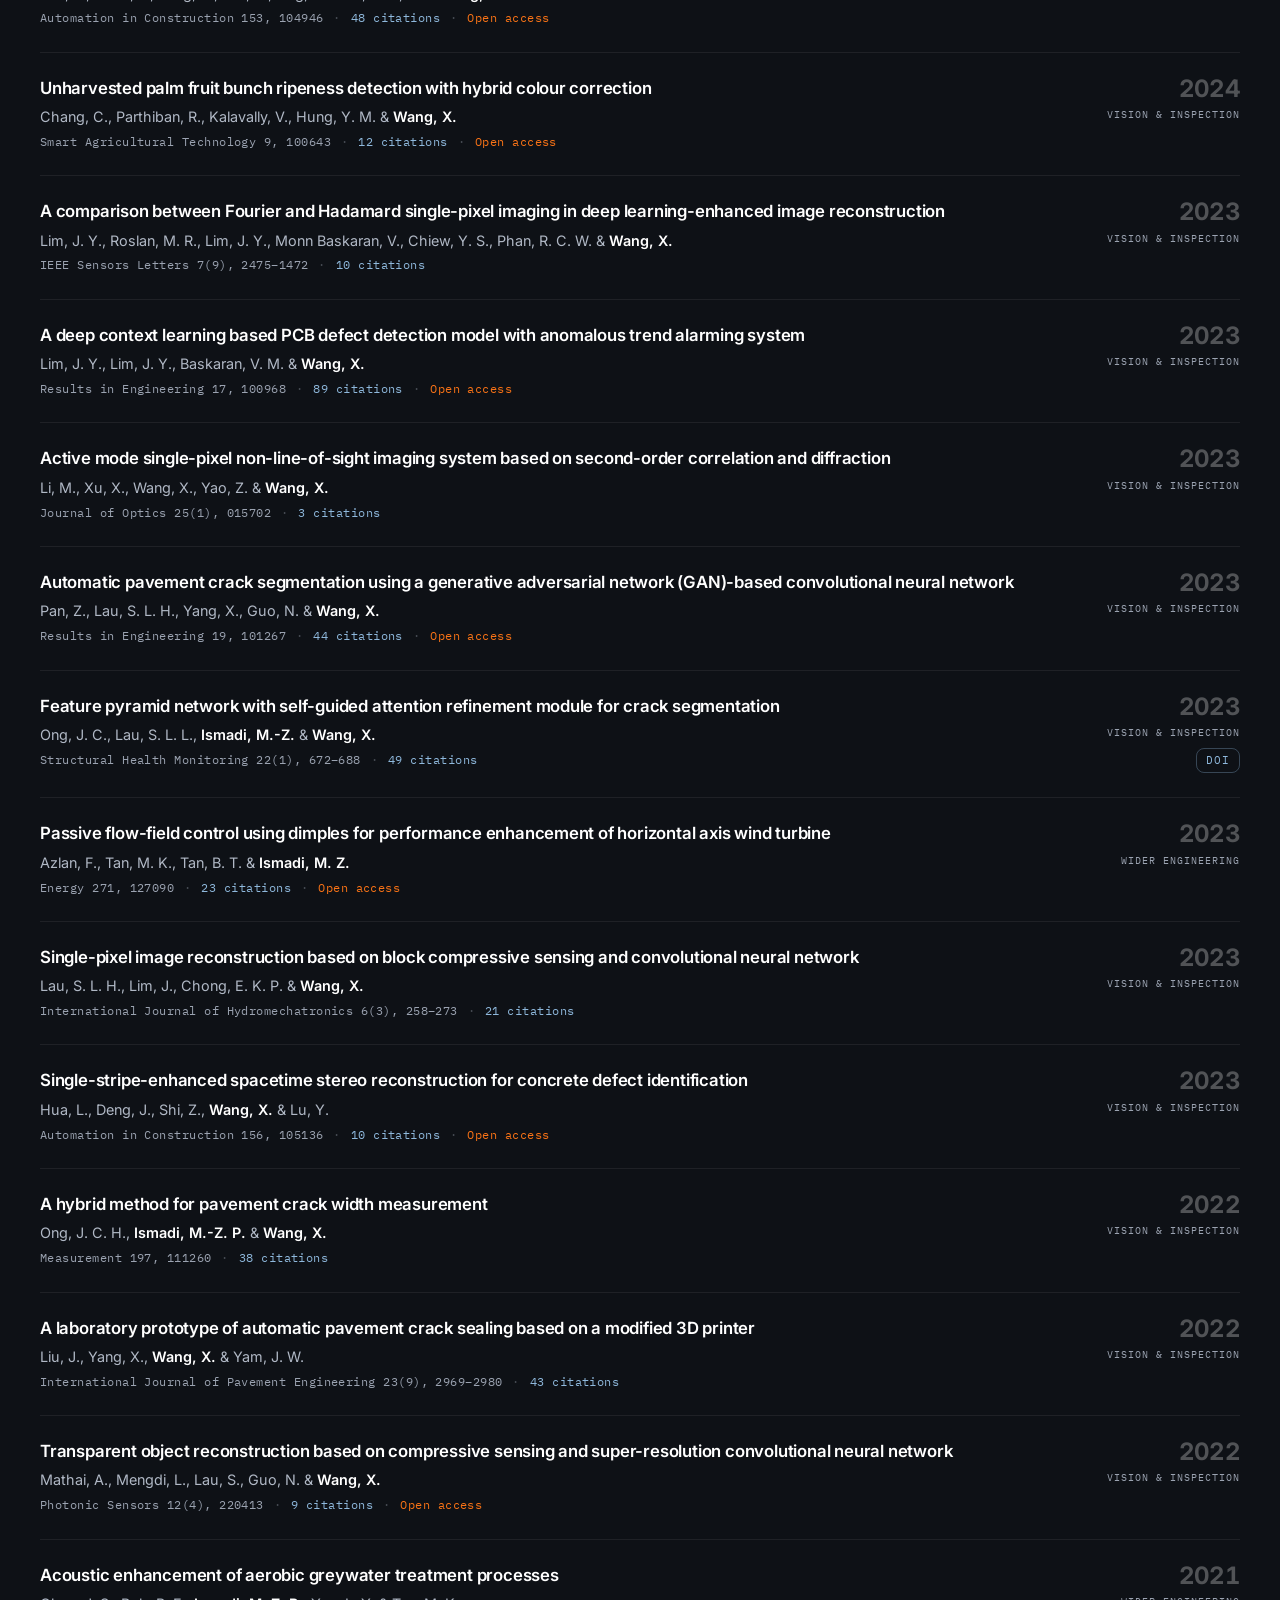
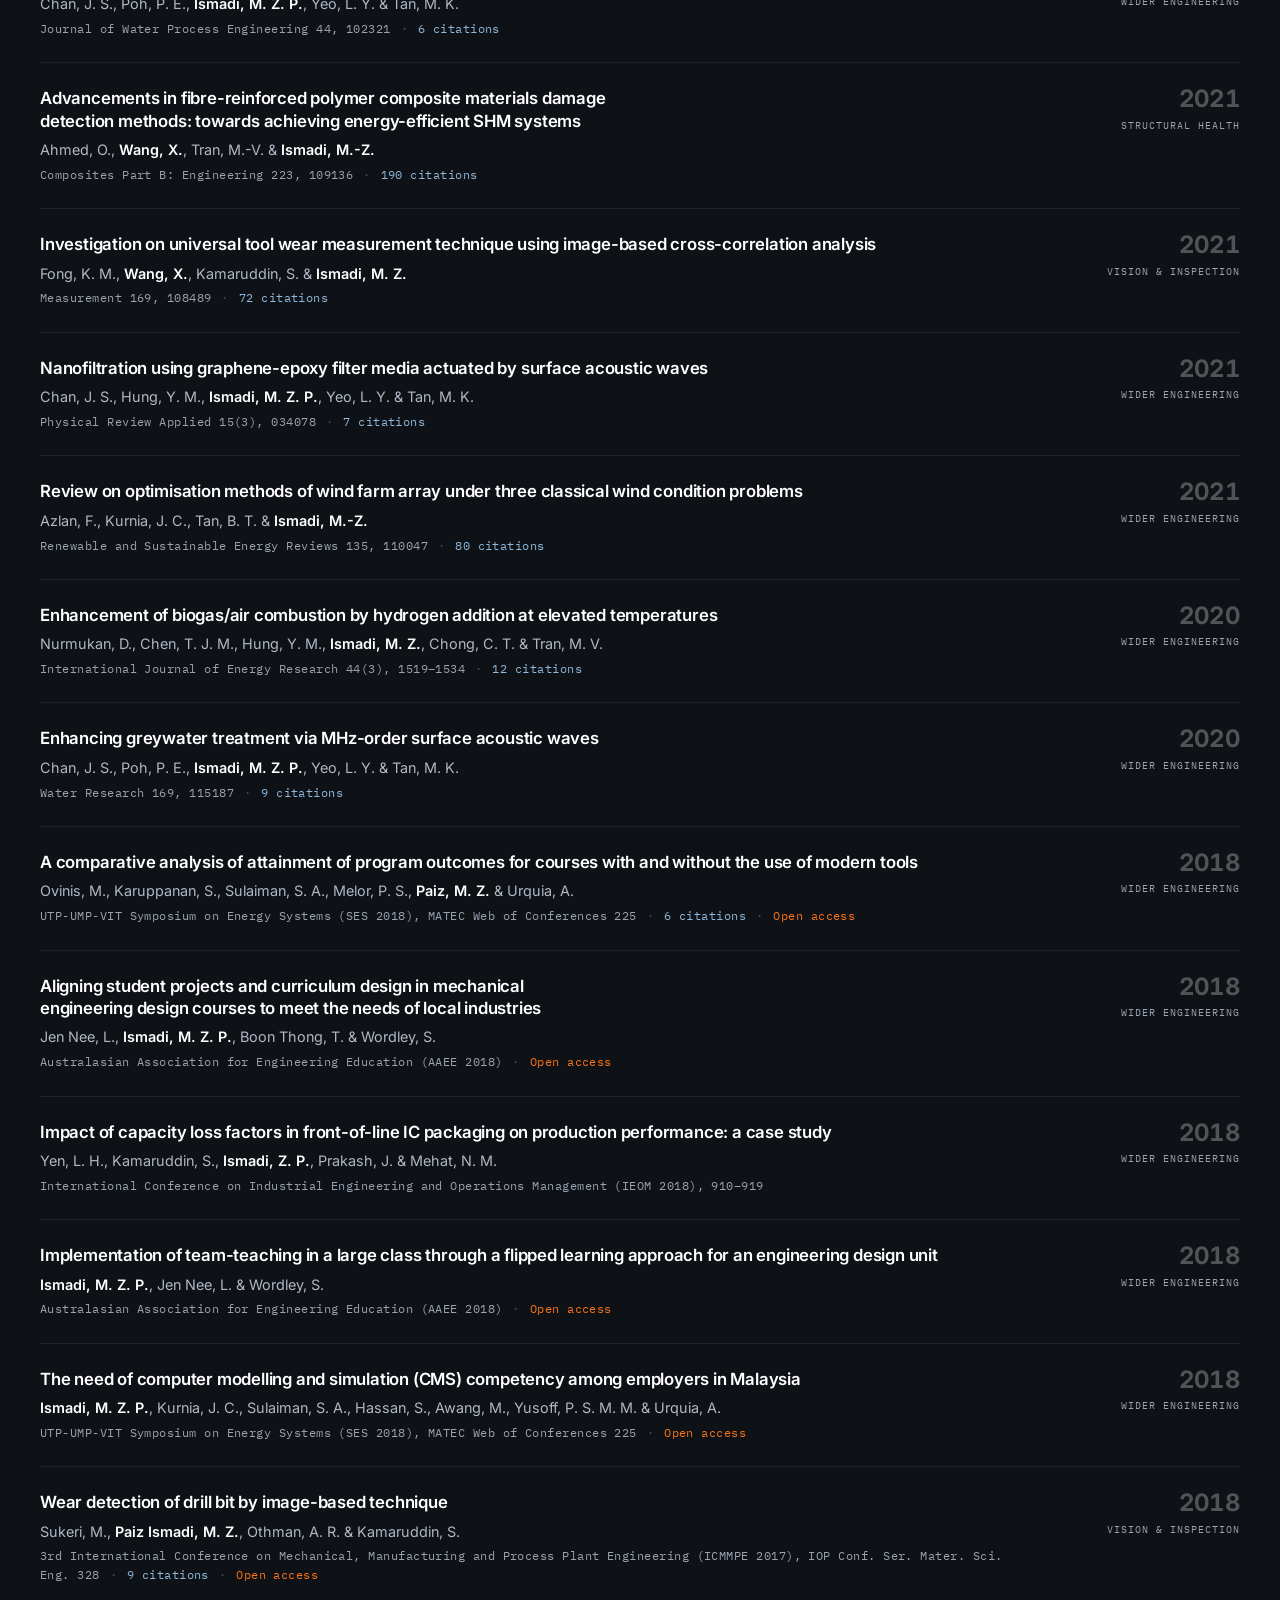
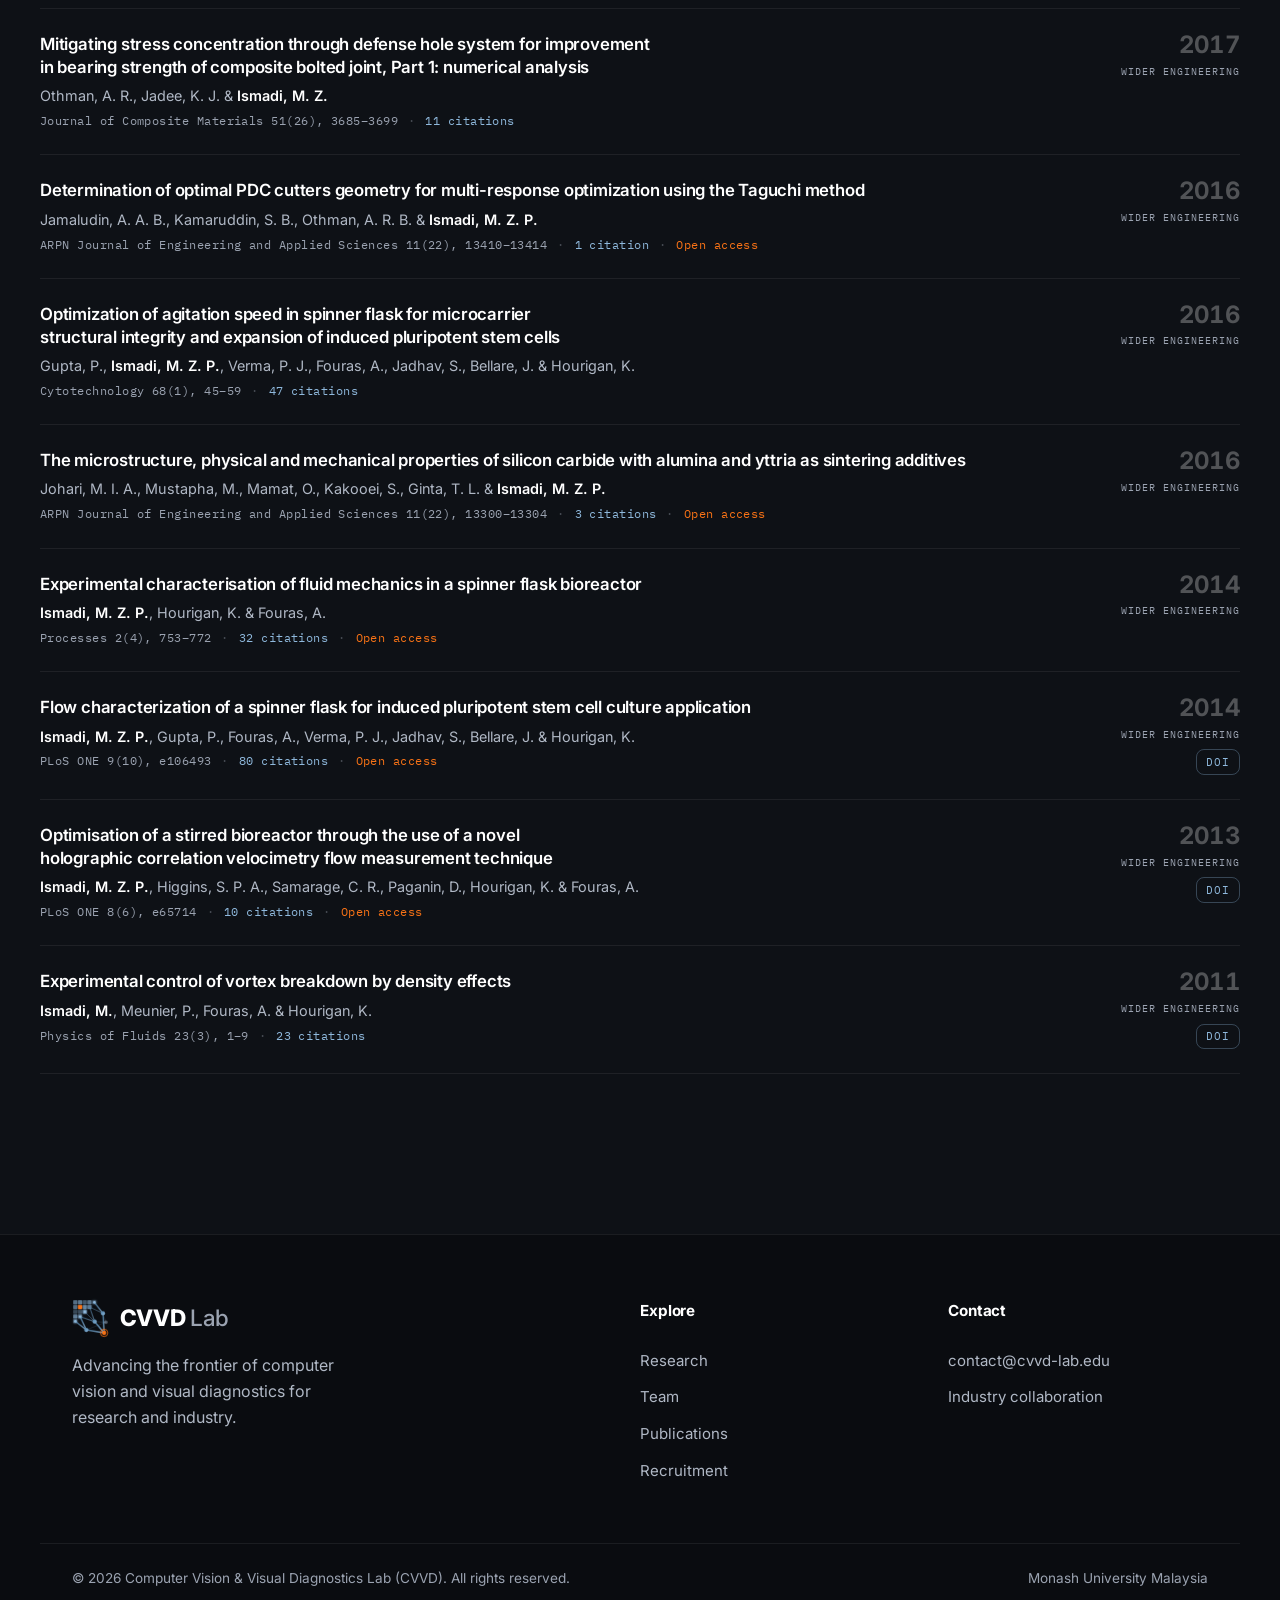
==== commit 14038fe6: "Revert the pixelated headline The blocks broke up the one word the headline leans on. Back to plain " ====
--- a/publications.html
+++ b/publications.html
@@ -6,7 +6,7 @@
     <title>Publications - CVVD Lab</title>
     <link rel="icon" href="data:image/svg+xml,%3Csvg%20xmlns%3D%27http%3A%2F%2Fwww.w3.org%2F2000%2Fsvg%27%20viewBox%3D%270%200%2032%2032%27%3E%3Crect%20width%3D%2732%27%20height%3D%2732%27%20rx%3D%277%27%20fill%3D%27%230e1116%27%2F%3E%3Cg%20fill%3D%27%238fb9dd%27%3E%3Crect%20x%3D%273%27%20y%3D%273%27%20width%3D%276%27%20height%3D%276%27%20rx%3D%271.2%27%20opacity%3D%27.85%27%2F%3E%3Crect%20x%3D%2710%27%20y%3D%273%27%20width%3D%276%27%20height%3D%276%27%20rx%3D%271.2%27%20opacity%3D%27.5%27%2F%3E%3Crect%20x%3D%2717%27%20y%3D%273%27%20width%3D%276%27%20height%3D%276%27%20rx%3D%271.2%27%20opacity%3D%27.65%27%2F%3E%3Crect%20x%3D%273%27%20y%3D%2710%27%20width%3D%276%27%20height%3D%276%27%20rx%3D%271.2%27%20opacity%3D%27.55%27%2F%3E%3Crect%20x%3D%273%27%20y%3D%2717%27%20width%3D%276%27%20height%3D%276%27%20rx%3D%271.2%27%20opacity%3D%27.7%27%2F%3E%3C%2Fg%3E%3Crect%20x%3D%2710%27%20y%3D%2710%27%20width%3D%276%27%20height%3D%276%27%20rx%3D%271.2%27%20fill%3D%27%23f97316%27%2F%3E%3Cg%20stroke%3D%27%238fb9dd%27%20stroke-width%3D%271.4%27%20fill%3D%27none%27%20stroke-linecap%3D%27round%27%20opacity%3D%27.9%27%3E%3Cpath%20d%3D%27M20%206%20L22%2015%27%2F%3E%3Cpath%20d%3D%27M13%2013%20L22%2015%27%2F%3E%3Cpath%20d%3D%27M6%2020%20L22%2015%27%2F%3E%3Cpath%20d%3D%27M22%2015%20L26%2025%27%2F%3E%3C%2Fg%3E%3Ccircle%20cx%3D%2722%27%20cy%3D%2715%27%20r%3D%272.3%27%20fill%3D%27%238fb9dd%27%2F%3E%3Ccircle%20cx%3D%2726%27%20cy%3D%2725%27%20r%3D%273.3%27%20fill%3D%27%23f97316%27%2F%3E%3C%2Fsvg%3E">
     <link href="https://fonts.googleapis.com/css2?family=Inter:wght@400;500;600;700;800&family=Outfit:wght@600;700&family=IBM+Plex+Mono:wght@400;500&display=swap" rel="stylesheet">
-    <link rel="stylesheet" href="styles.css?v=40">
+    <link rel="stylesheet" href="styles.css?v=41">
     <script>document.documentElement.classList.add('js');</script>
 </head>
 <body>
@@ -684,7 +684,7 @@
         </div>
     </footer>
 
-    <script src="waves.js?v=40"></script>
-    <script src="main.js?v=40"></script>
+    <script src="waves.js?v=41"></script>
+    <script src="main.js?v=41"></script>
 </body>
 </html>
--- a/styles.css
+++ b/styles.css
@@ -248,58 +248,6 @@
 
 p { text-wrap: pretty; }
 
-/* The word coming apart into what it names. Anchored to the word's own box
-   rather than sitting in the inline flow — as a zero-width inline-block it got
-   carried to the next line on its own when the headline wrapped. Everything is
-   in em so it tracks the fluid heading size. */
-.px-word {
-  position: relative;
-  display: inline-block;
-}
-
-/* "els" drawn as blocks rather than glyphs, sampled at a resolution that
-   coarsens toward the end of the word. Height and the baseline nudge are in
-   em, so it tracks the fluid heading. The real letters are still in the DOM
-   for screen readers and for anyone copying the headline. */
-.px-tail {
-  /* Derived from the raster, not eyeballed: the source spans the full bbox of
-     "pixels" (ascender to descender) at a 360px font, so the box is 344/360em
-     tall and its baseline sits 79/360em above its own bottom edge. The
-     negative margin drops the box by exactly that, putting the drawn baseline
-     on the text baseline. */
-  height: 0.9556em;
-  width: auto;
-  fill: var(--signal);
-  vertical-align: baseline;
-  margin-bottom: -0.2194em;
-  margin-left: 0.012em;
-}
-
-.px-drift {
-  position: absolute;
-  left: 100%;
-  bottom: 0.16em;
-  width: 0;
-  height: 0;
-}
-
-.px-drift i {
-  position: absolute;
-  left: var(--x);
-  bottom: var(--y);
-  width: var(--s);
-  height: var(--s);
-  border-radius: 0.02em;
-  background: var(--signal);
-  opacity: var(--o);
-  animation: pxDrift 7s var(--d) ease-in-out infinite;
-}
-
-@keyframes pxDrift {
-  0%, 100% { transform: none; }
-  50%      { transform: translate(0.22em, -0.16em); opacity: calc(var(--o) * 0.3); }
-}
-
 .text-gradient-cyan {
   background: linear-gradient(96deg, #fff 18%, var(--signal) 96%);
   -webkit-background-clip: text;
@@ -1689,7 +1637,6 @@
     transition-duration: 0.001ms !important;
   }
 
-  .px-drift i { animation: none; }
   .logo-mark .pulse { display: none; }
   .logo-mark .mark-h circle { opacity: 0.85; }
 
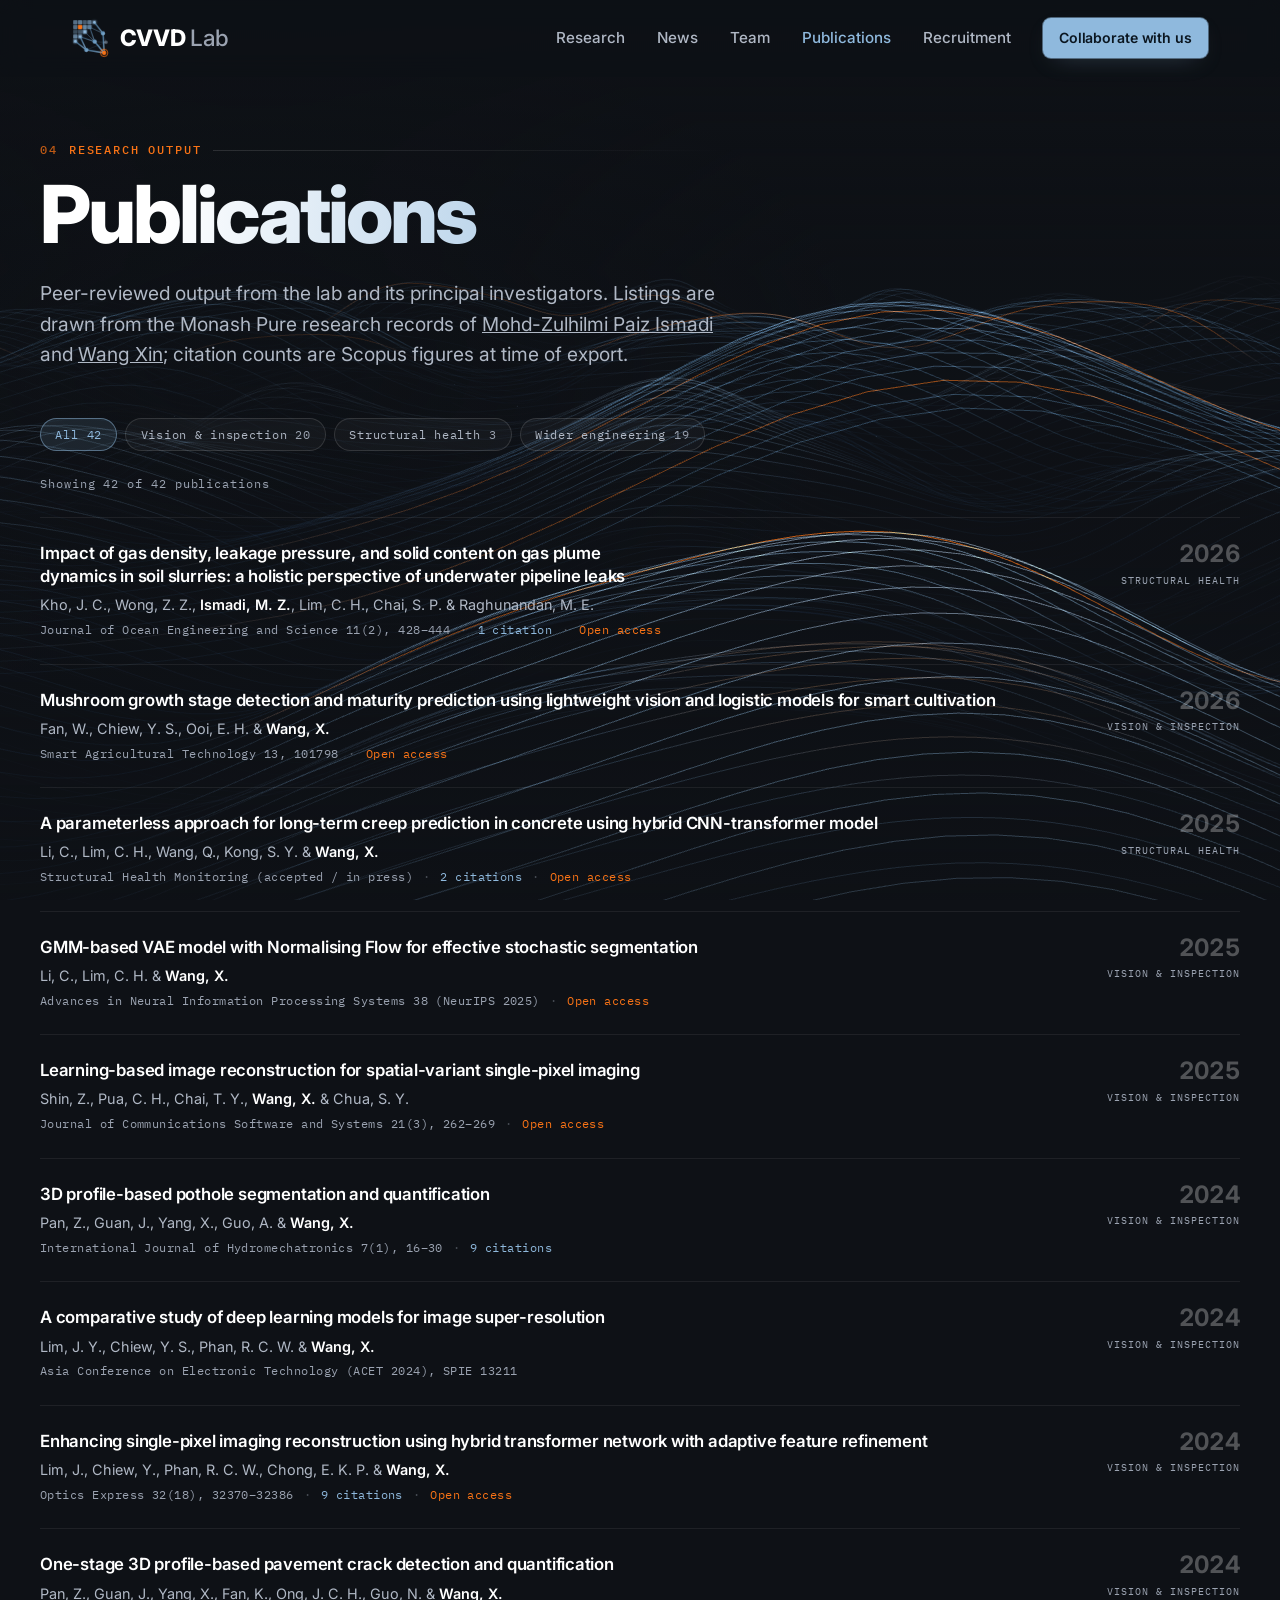
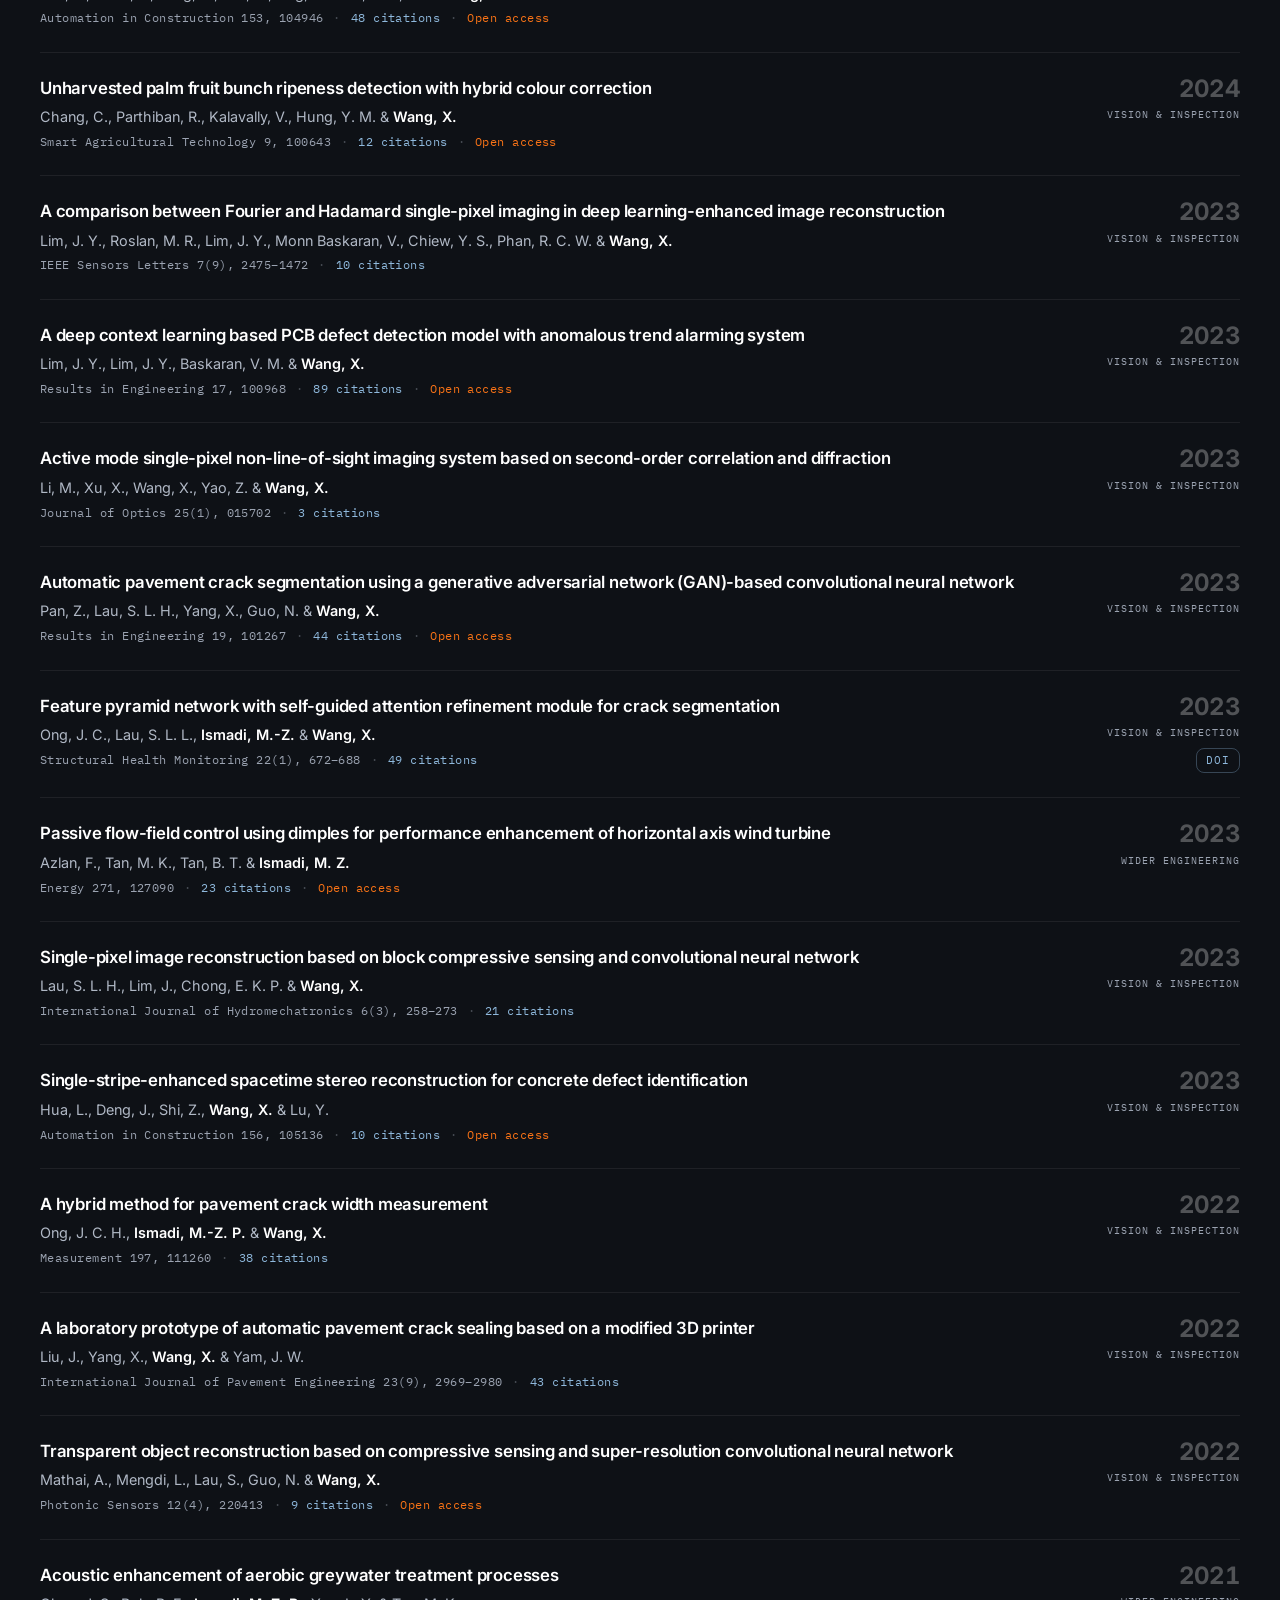
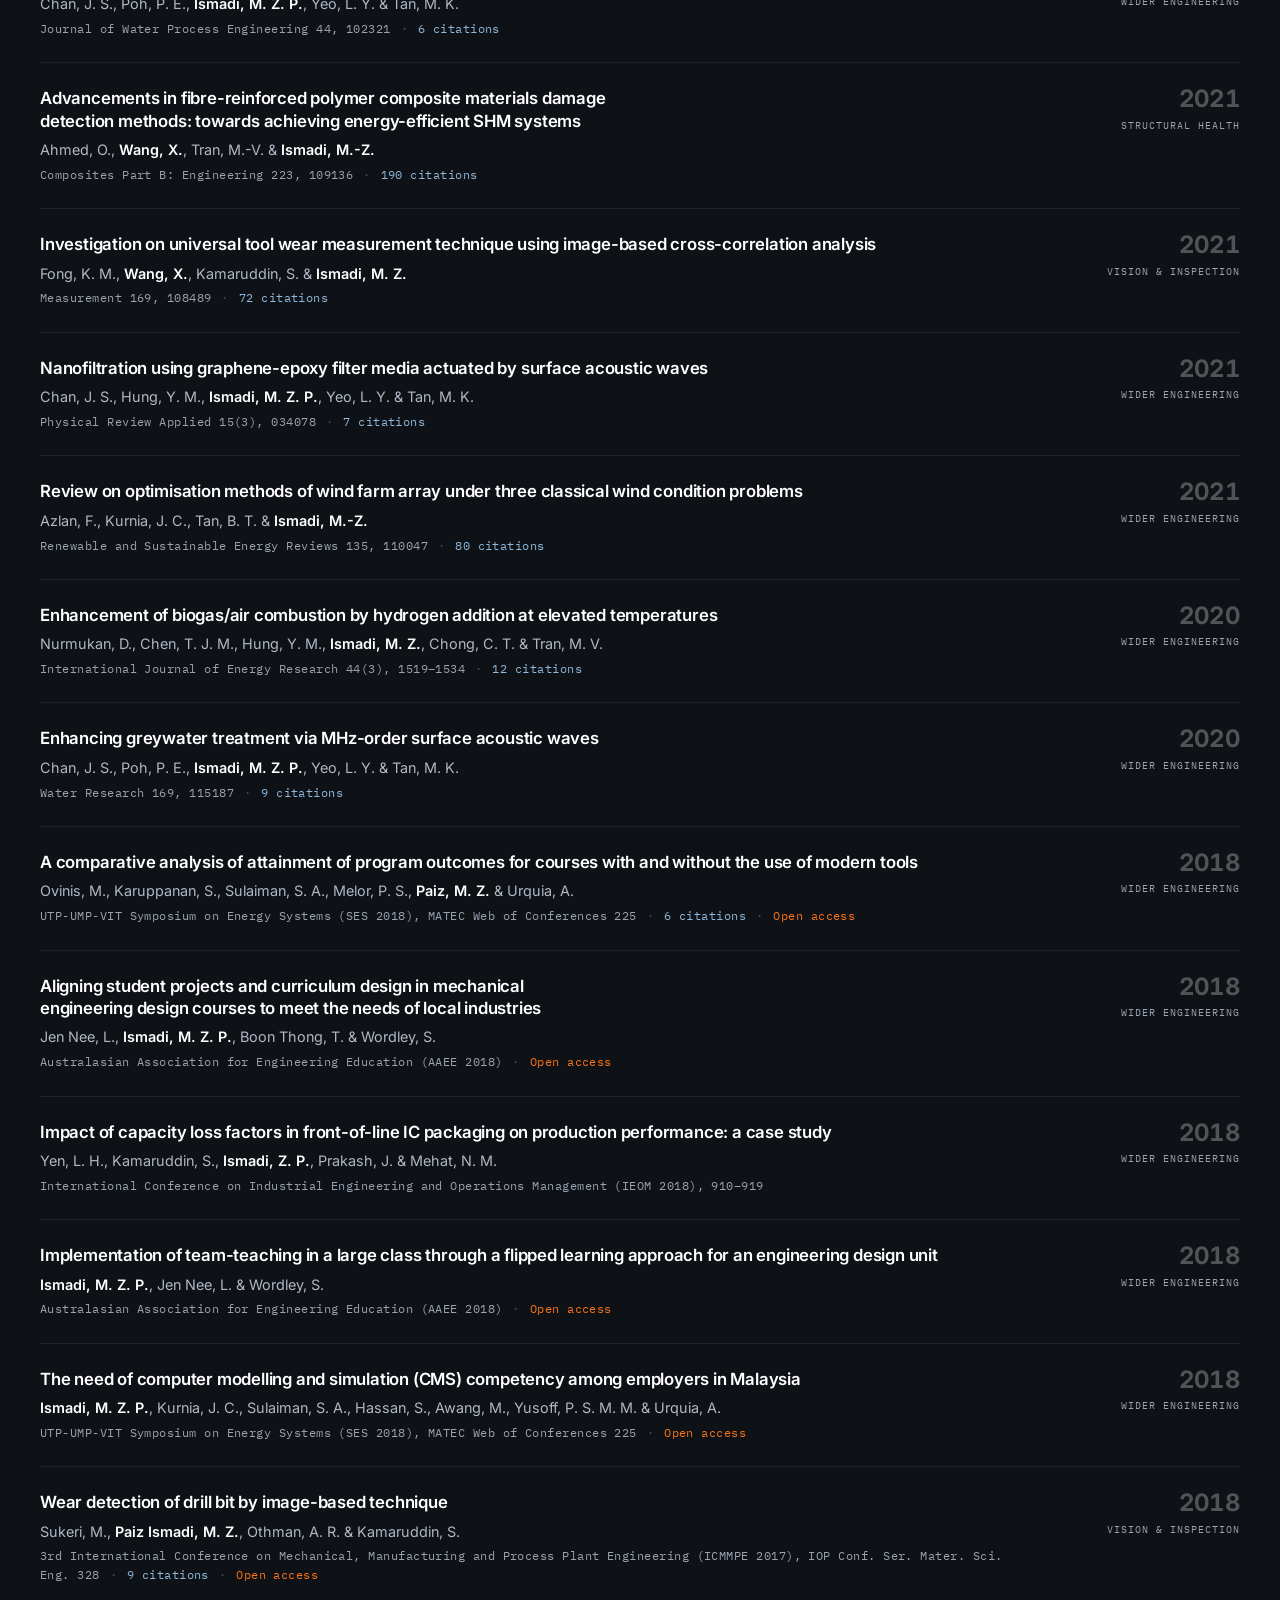
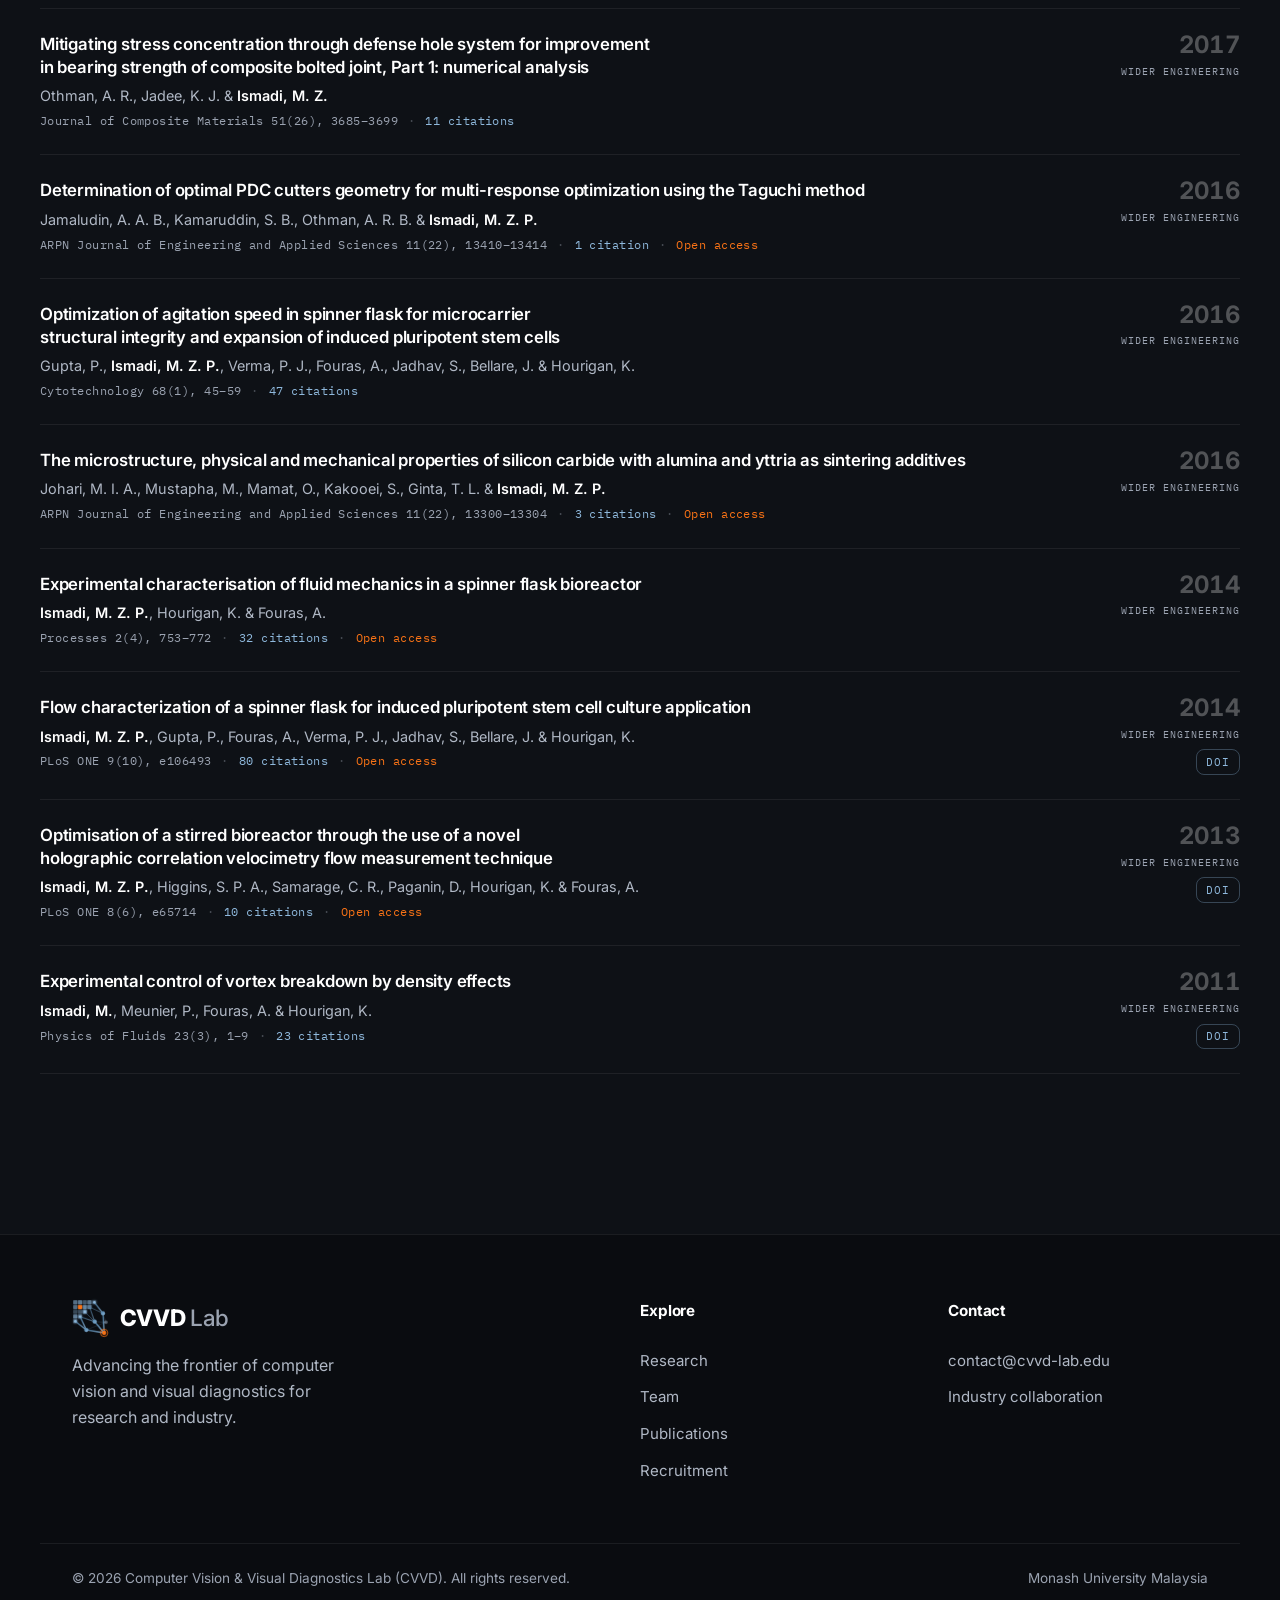
==== commit ed9127bd: "Shorten the PI role to Principal, CVVD Lab Matches the recruitment page, which already points applic" ====
--- a/publications.html
+++ b/publications.html
@@ -6,7 +6,7 @@
     <title>Publications - CVVD Lab</title>
     <link rel="icon" href="data:image/svg+xml,%3Csvg%20xmlns%3D%27http%3A%2F%2Fwww.w3.org%2F2000%2Fsvg%27%20viewBox%3D%270%200%2032%2032%27%3E%3Crect%20width%3D%2732%27%20height%3D%2732%27%20rx%3D%277%27%20fill%3D%27%230e1116%27%2F%3E%3Cg%20fill%3D%27%238fb9dd%27%3E%3Crect%20x%3D%273%27%20y%3D%273%27%20width%3D%276%27%20height%3D%276%27%20rx%3D%271.2%27%20opacity%3D%27.85%27%2F%3E%3Crect%20x%3D%2710%27%20y%3D%273%27%20width%3D%276%27%20height%3D%276%27%20rx%3D%271.2%27%20opacity%3D%27.5%27%2F%3E%3Crect%20x%3D%2717%27%20y%3D%273%27%20width%3D%276%27%20height%3D%276%27%20rx%3D%271.2%27%20opacity%3D%27.65%27%2F%3E%3Crect%20x%3D%273%27%20y%3D%2710%27%20width%3D%276%27%20height%3D%276%27%20rx%3D%271.2%27%20opacity%3D%27.55%27%2F%3E%3Crect%20x%3D%273%27%20y%3D%2717%27%20width%3D%276%27%20height%3D%276%27%20rx%3D%271.2%27%20opacity%3D%27.7%27%2F%3E%3C%2Fg%3E%3Crect%20x%3D%2710%27%20y%3D%2710%27%20width%3D%276%27%20height%3D%276%27%20rx%3D%271.2%27%20fill%3D%27%23f97316%27%2F%3E%3Cg%20stroke%3D%27%238fb9dd%27%20stroke-width%3D%271.4%27%20fill%3D%27none%27%20stroke-linecap%3D%27round%27%20opacity%3D%27.9%27%3E%3Cpath%20d%3D%27M20%206%20L22%2015%27%2F%3E%3Cpath%20d%3D%27M13%2013%20L22%2015%27%2F%3E%3Cpath%20d%3D%27M6%2020%20L22%2015%27%2F%3E%3Cpath%20d%3D%27M22%2015%20L26%2025%27%2F%3E%3C%2Fg%3E%3Ccircle%20cx%3D%2722%27%20cy%3D%2715%27%20r%3D%272.3%27%20fill%3D%27%238fb9dd%27%2F%3E%3Ccircle%20cx%3D%2726%27%20cy%3D%2725%27%20r%3D%273.3%27%20fill%3D%27%23f97316%27%2F%3E%3C%2Fsvg%3E">
     <link href="https://fonts.googleapis.com/css2?family=Inter:wght@400;500;600;700;800&family=Outfit:wght@600;700&family=IBM+Plex+Mono:wght@400;500&display=swap" rel="stylesheet">
-    <link rel="stylesheet" href="styles.css?v=41">
+    <link rel="stylesheet" href="styles.css?v=42">
     <script>document.documentElement.classList.add('js');</script>
 </head>
 <body>
@@ -684,7 +684,7 @@
         </div>
     </footer>
 
-    <script src="waves.js?v=41"></script>
-    <script src="main.js?v=41"></script>
+    <script src="waves.js?v=42"></script>
+    <script src="main.js?v=42"></script>
 </body>
 </html>
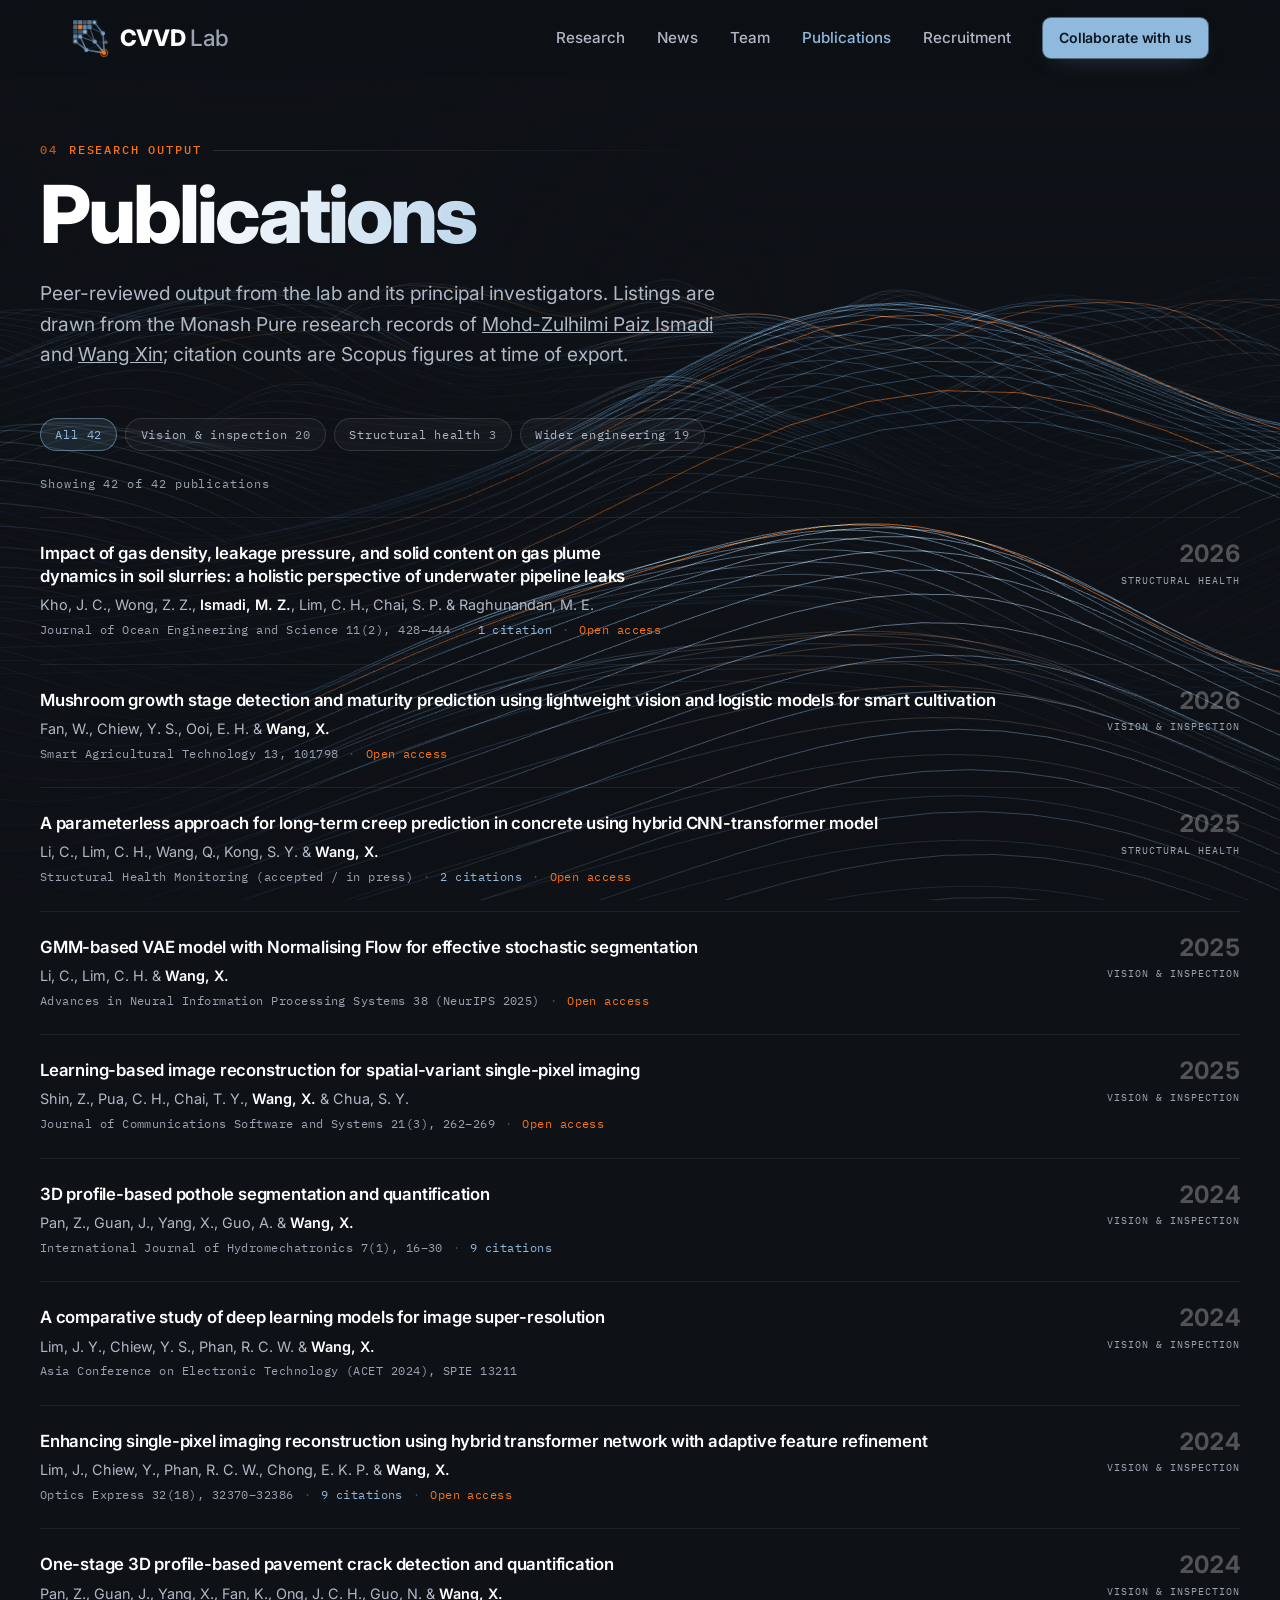
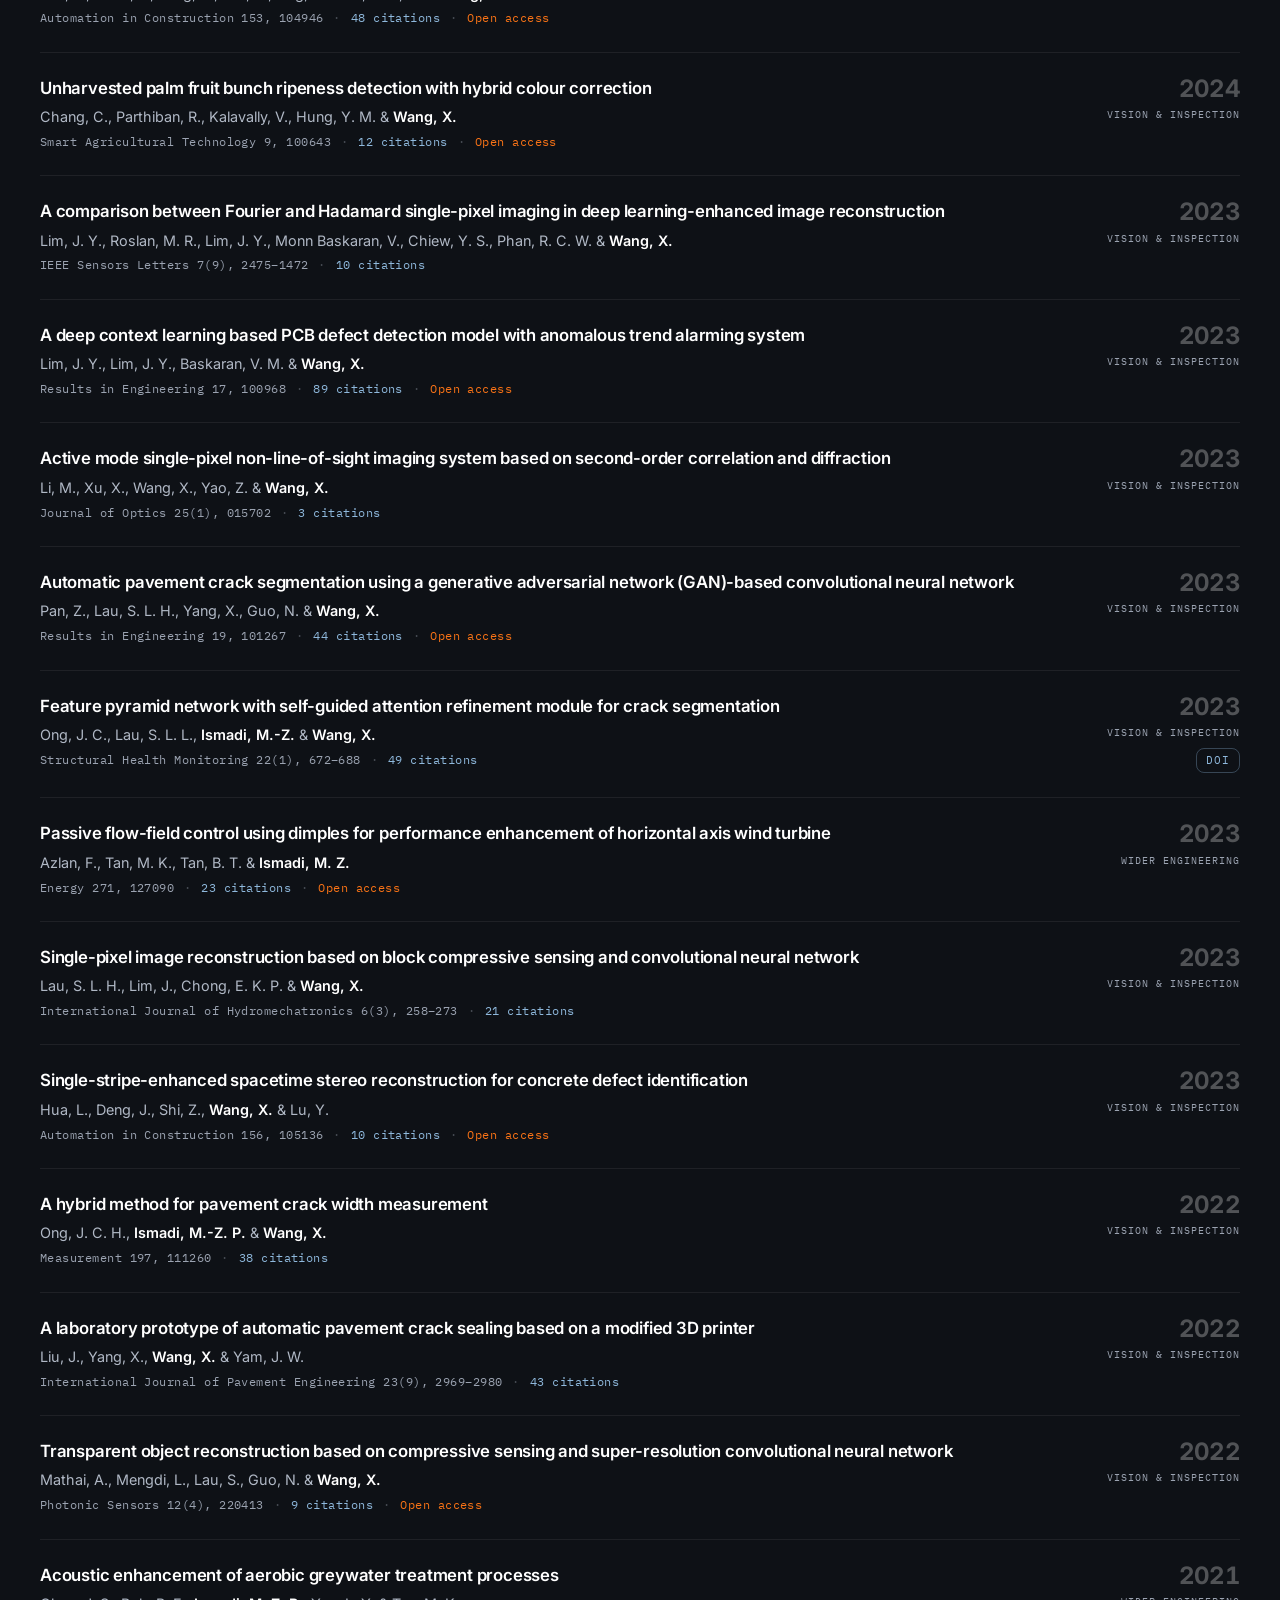
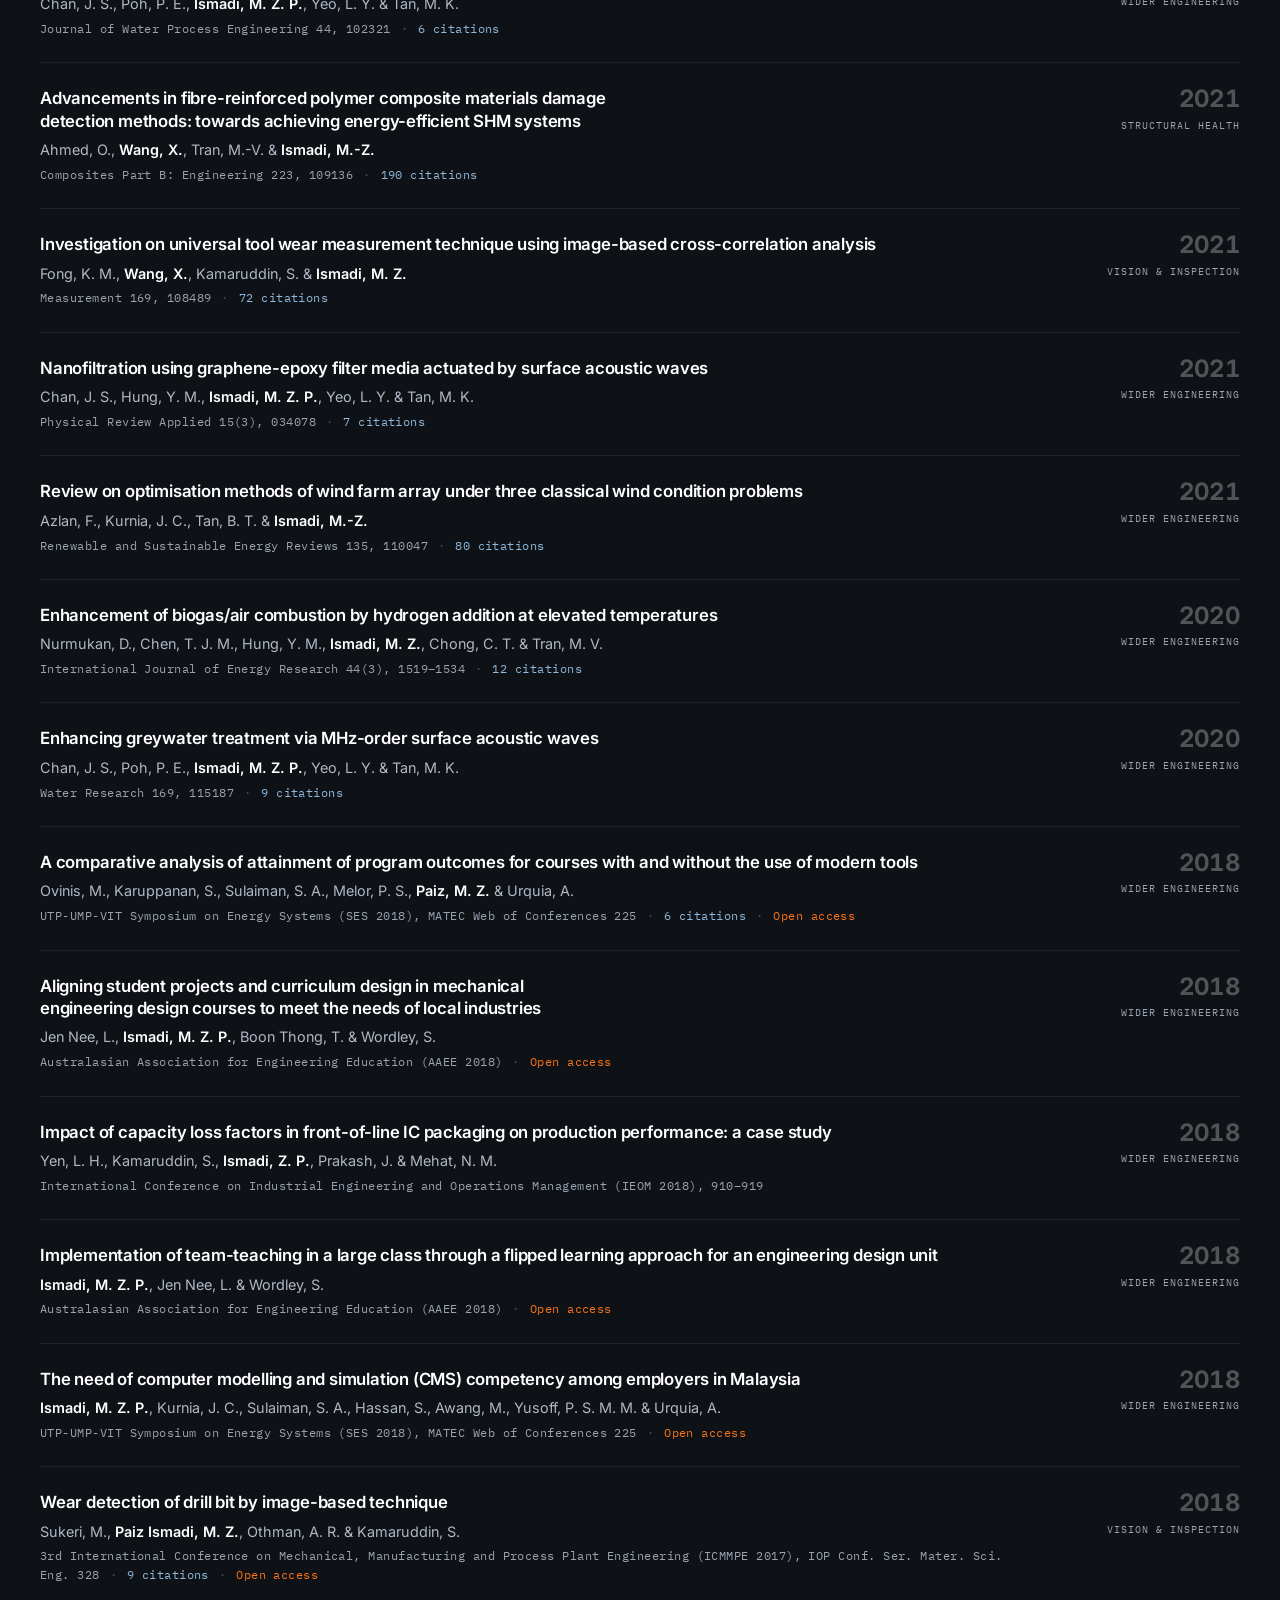
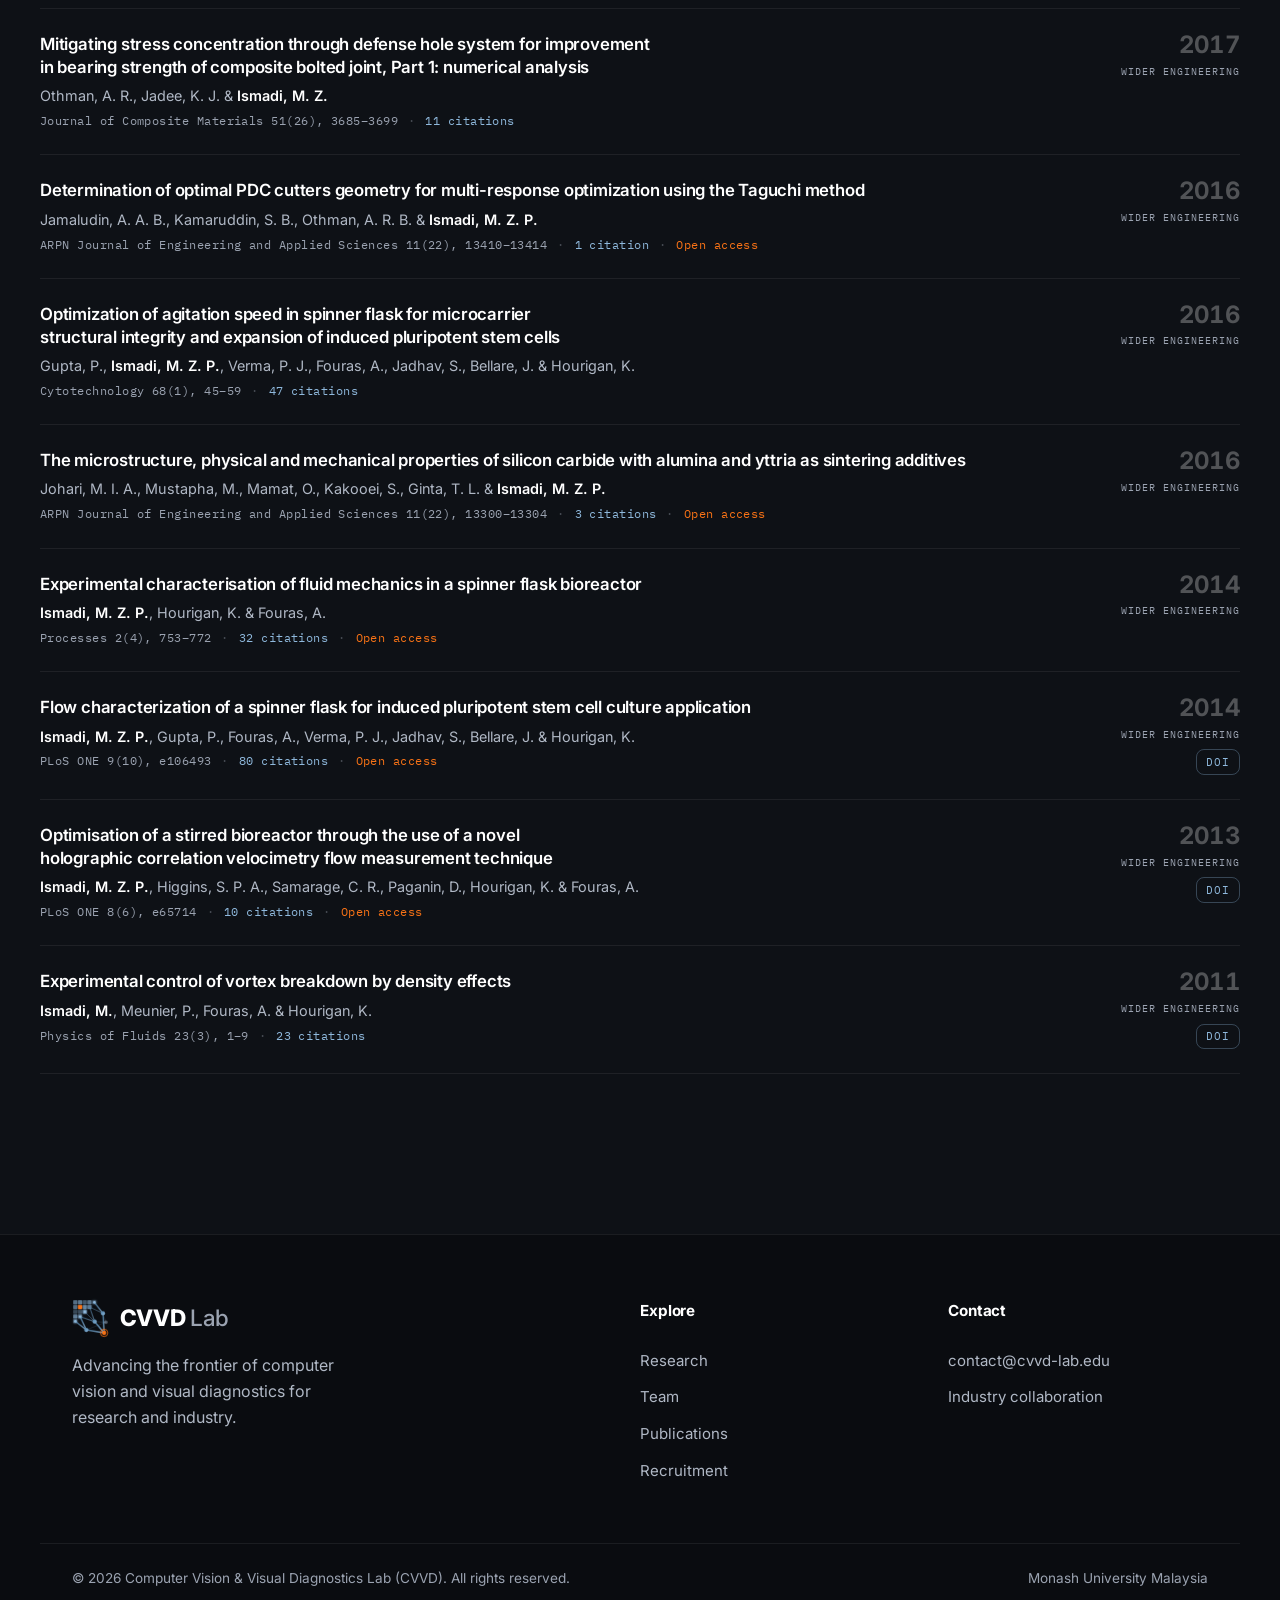
==== commit b19395c8: "Name the research area instead of the grant role "Co-Investigator, CVVD Lab" told a reader where som" ====
--- a/publications.html
+++ b/publications.html
@@ -6,7 +6,7 @@
     <title>Publications - CVVD Lab</title>
     <link rel="icon" href="data:image/svg+xml,%3Csvg%20xmlns%3D%27http%3A%2F%2Fwww.w3.org%2F2000%2Fsvg%27%20viewBox%3D%270%200%2032%2032%27%3E%3Crect%20width%3D%2732%27%20height%3D%2732%27%20rx%3D%277%27%20fill%3D%27%230e1116%27%2F%3E%3Cg%20fill%3D%27%238fb9dd%27%3E%3Crect%20x%3D%273%27%20y%3D%273%27%20width%3D%276%27%20height%3D%276%27%20rx%3D%271.2%27%20opacity%3D%27.85%27%2F%3E%3Crect%20x%3D%2710%27%20y%3D%273%27%20width%3D%276%27%20height%3D%276%27%20rx%3D%271.2%27%20opacity%3D%27.5%27%2F%3E%3Crect%20x%3D%2717%27%20y%3D%273%27%20width%3D%276%27%20height%3D%276%27%20rx%3D%271.2%27%20opacity%3D%27.65%27%2F%3E%3Crect%20x%3D%273%27%20y%3D%2710%27%20width%3D%276%27%20height%3D%276%27%20rx%3D%271.2%27%20opacity%3D%27.55%27%2F%3E%3Crect%20x%3D%273%27%20y%3D%2717%27%20width%3D%276%27%20height%3D%276%27%20rx%3D%271.2%27%20opacity%3D%27.7%27%2F%3E%3C%2Fg%3E%3Crect%20x%3D%2710%27%20y%3D%2710%27%20width%3D%276%27%20height%3D%276%27%20rx%3D%271.2%27%20fill%3D%27%23f97316%27%2F%3E%3Cg%20stroke%3D%27%238fb9dd%27%20stroke-width%3D%271.4%27%20fill%3D%27none%27%20stroke-linecap%3D%27round%27%20opacity%3D%27.9%27%3E%3Cpath%20d%3D%27M20%206%20L22%2015%27%2F%3E%3Cpath%20d%3D%27M13%2013%20L22%2015%27%2F%3E%3Cpath%20d%3D%27M6%2020%20L22%2015%27%2F%3E%3Cpath%20d%3D%27M22%2015%20L26%2025%27%2F%3E%3C%2Fg%3E%3Ccircle%20cx%3D%2722%27%20cy%3D%2715%27%20r%3D%272.3%27%20fill%3D%27%238fb9dd%27%2F%3E%3Ccircle%20cx%3D%2726%27%20cy%3D%2725%27%20r%3D%273.3%27%20fill%3D%27%23f97316%27%2F%3E%3C%2Fsvg%3E">
     <link href="https://fonts.googleapis.com/css2?family=Inter:wght@400;500;600;700;800&family=Outfit:wght@600;700&family=IBM+Plex+Mono:wght@400;500&display=swap" rel="stylesheet">
-    <link rel="stylesheet" href="styles.css?v=42">
+    <link rel="stylesheet" href="styles.css?v=43">
     <script>document.documentElement.classList.add('js');</script>
 </head>
 <body>
@@ -684,7 +684,7 @@
         </div>
     </footer>
 
-    <script src="waves.js?v=42"></script>
-    <script src="main.js?v=42"></script>
+    <script src="waves.js?v=43"></script>
+    <script src="main.js?v=43"></script>
 </body>
 </html>
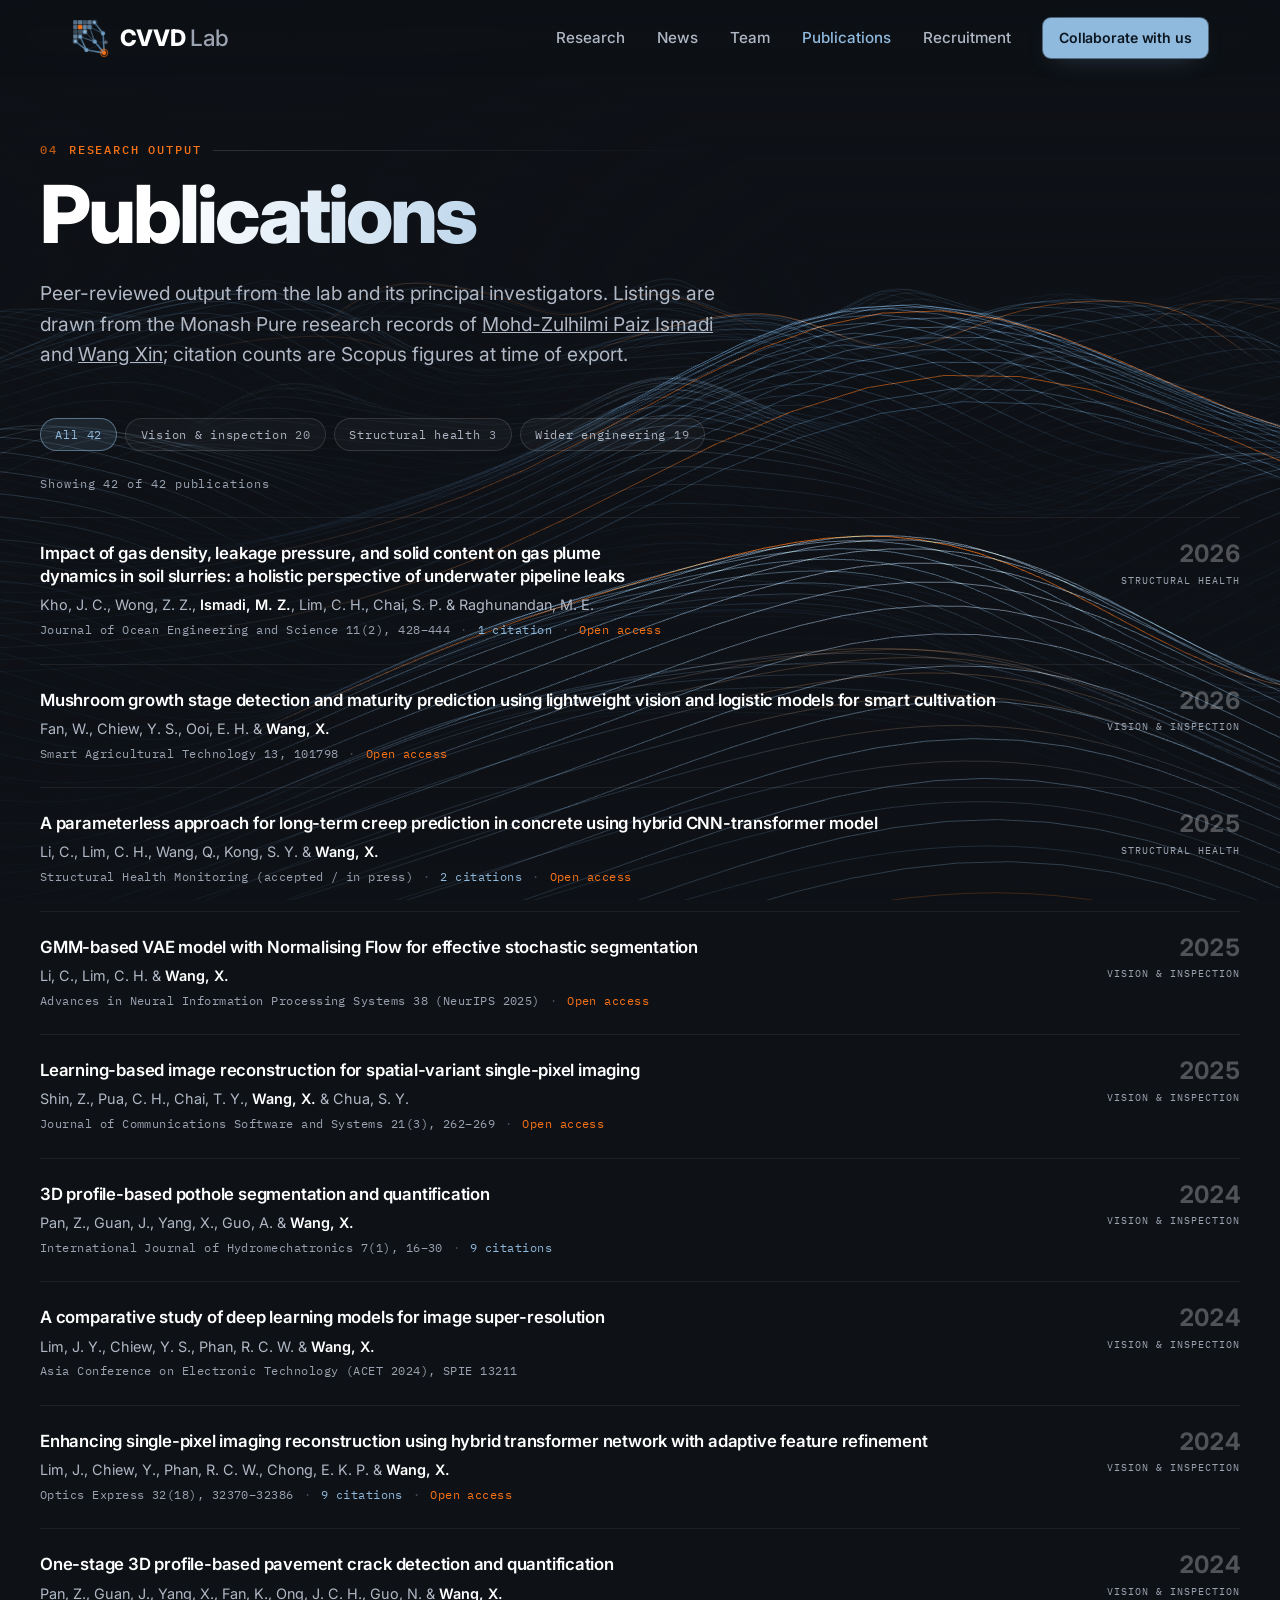
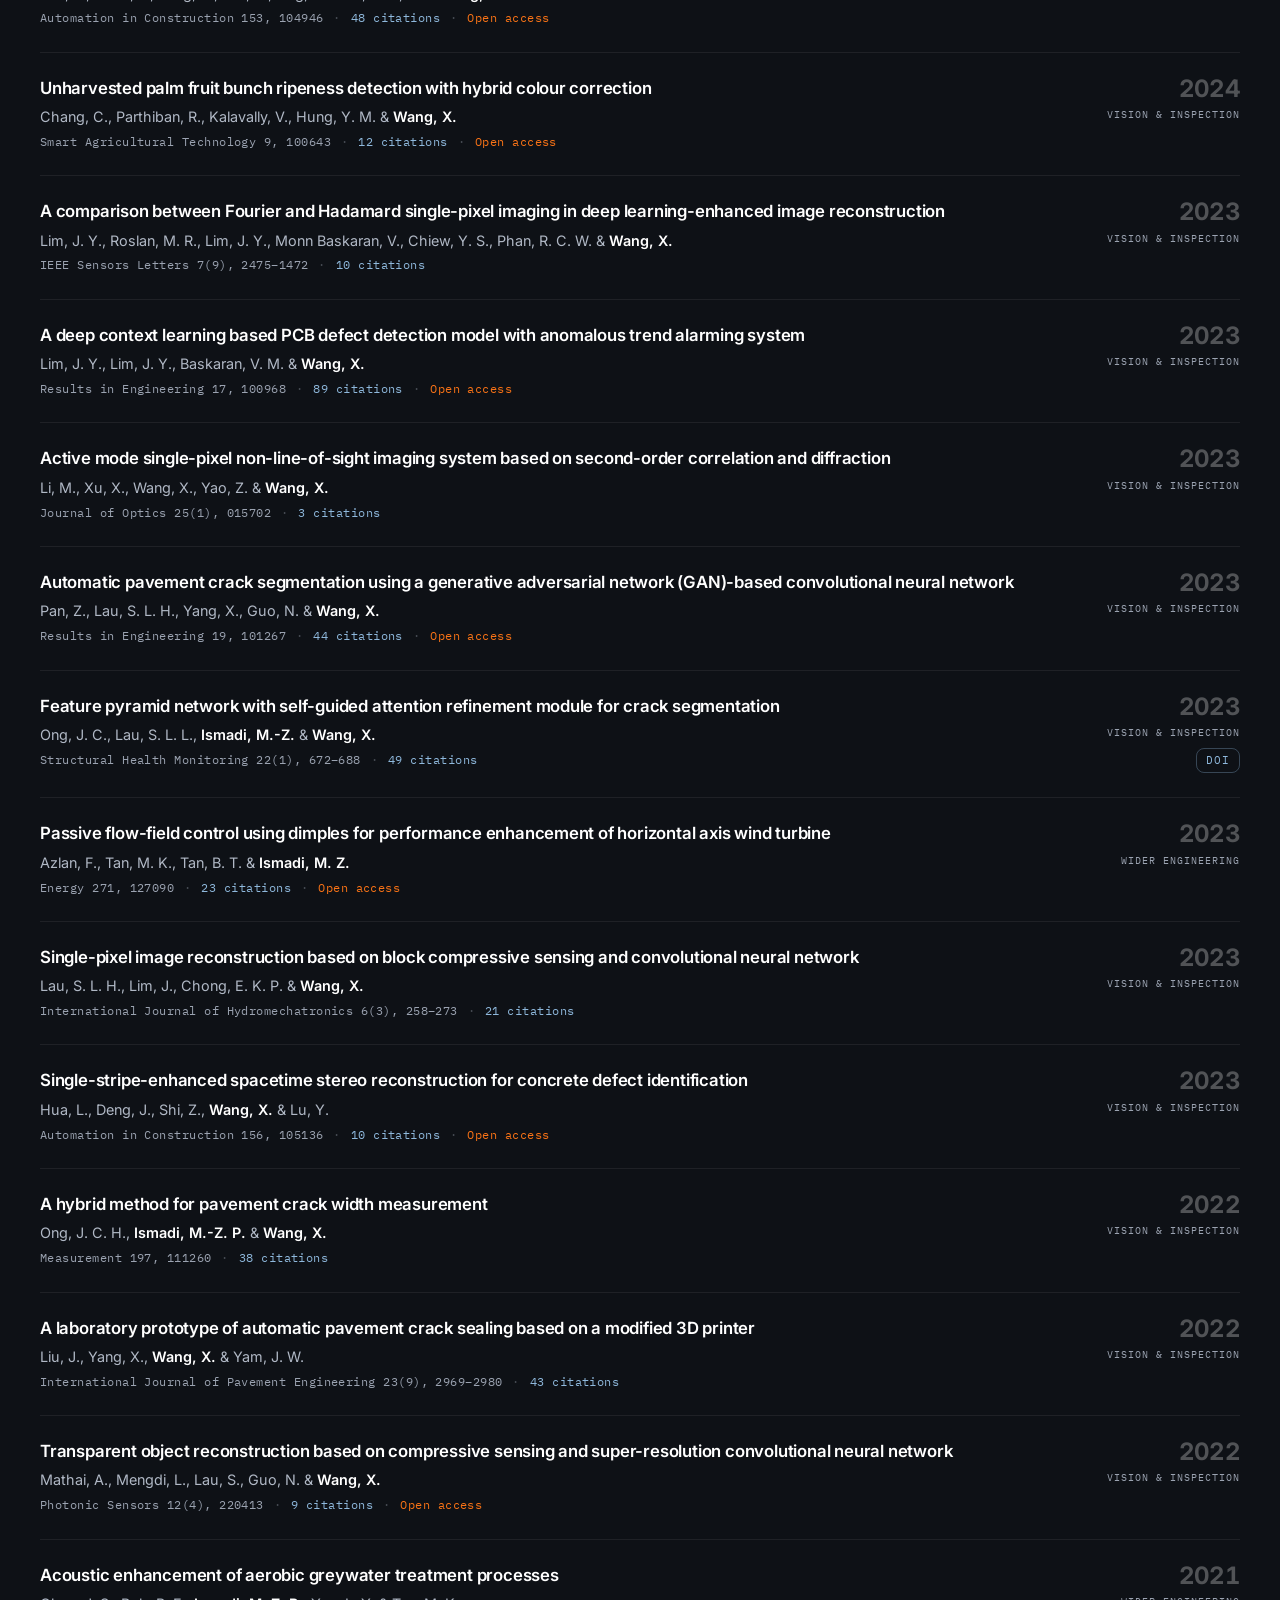
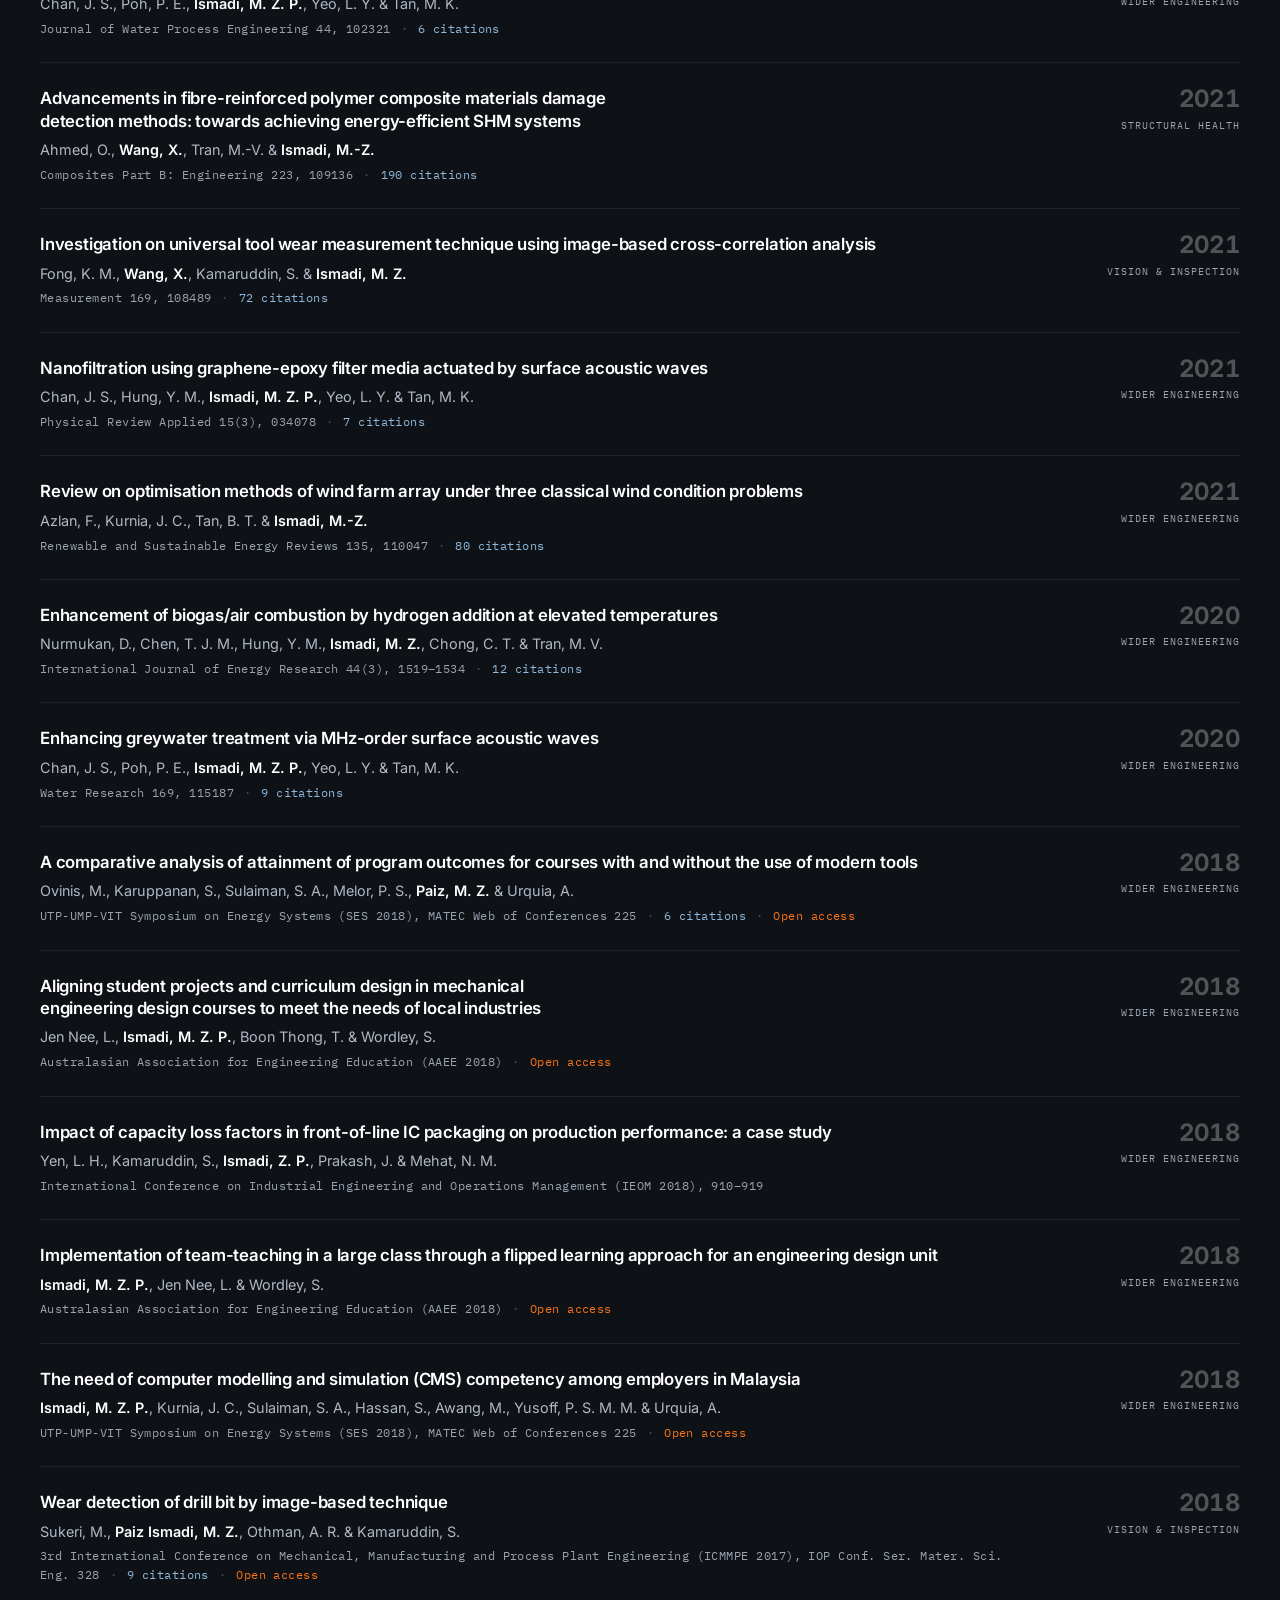
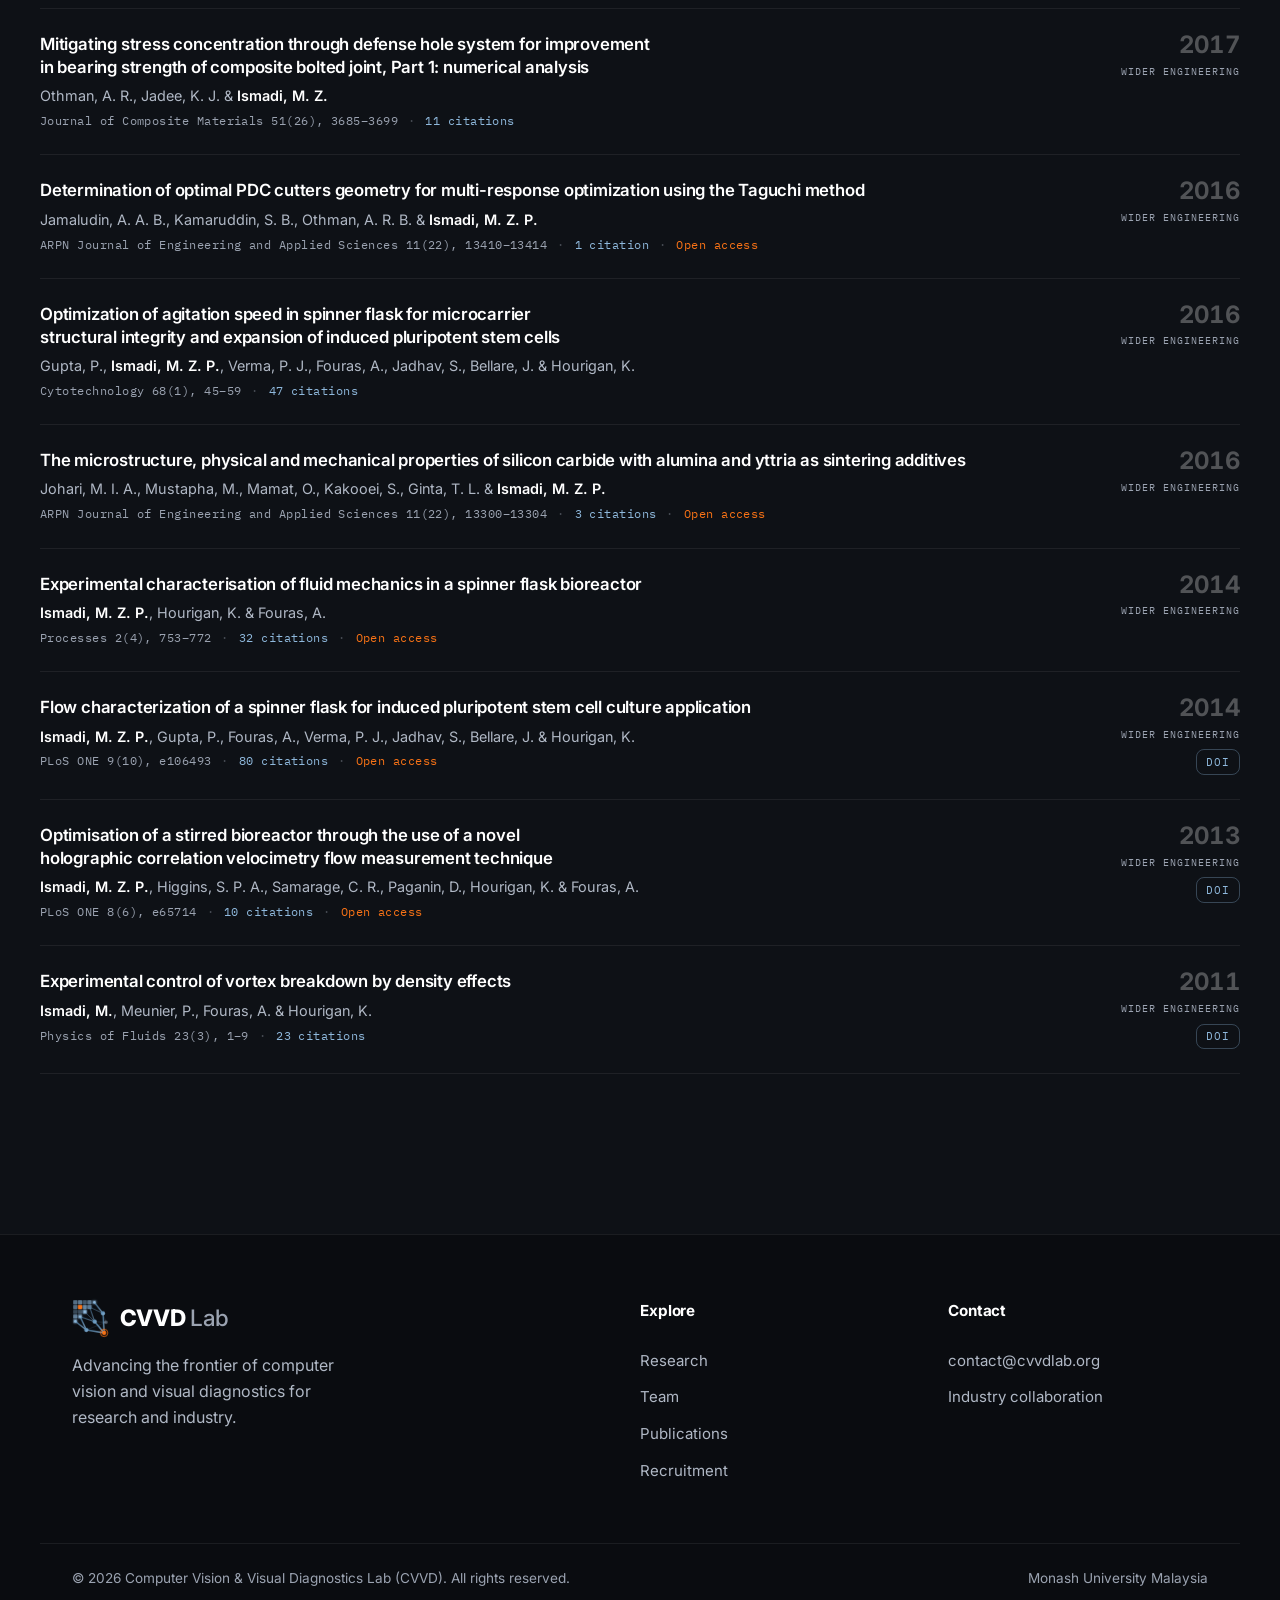
==== commit 29cd760f: "Point the site at cvvdlab.org Adds the CNAME file up front rather than letting GitHub write it serve" ====
--- a/publications.html
+++ b/publications.html
@@ -6,7 +6,7 @@
     <title>Publications - CVVD Lab</title>
     <link rel="icon" href="data:image/svg+xml,%3Csvg%20xmlns%3D%27http%3A%2F%2Fwww.w3.org%2F2000%2Fsvg%27%20viewBox%3D%270%200%2032%2032%27%3E%3Crect%20width%3D%2732%27%20height%3D%2732%27%20rx%3D%277%27%20fill%3D%27%230e1116%27%2F%3E%3Cg%20fill%3D%27%238fb9dd%27%3E%3Crect%20x%3D%273%27%20y%3D%273%27%20width%3D%276%27%20height%3D%276%27%20rx%3D%271.2%27%20opacity%3D%27.85%27%2F%3E%3Crect%20x%3D%2710%27%20y%3D%273%27%20width%3D%276%27%20height%3D%276%27%20rx%3D%271.2%27%20opacity%3D%27.5%27%2F%3E%3Crect%20x%3D%2717%27%20y%3D%273%27%20width%3D%276%27%20height%3D%276%27%20rx%3D%271.2%27%20opacity%3D%27.65%27%2F%3E%3Crect%20x%3D%273%27%20y%3D%2710%27%20width%3D%276%27%20height%3D%276%27%20rx%3D%271.2%27%20opacity%3D%27.55%27%2F%3E%3Crect%20x%3D%273%27%20y%3D%2717%27%20width%3D%276%27%20height%3D%276%27%20rx%3D%271.2%27%20opacity%3D%27.7%27%2F%3E%3C%2Fg%3E%3Crect%20x%3D%2710%27%20y%3D%2710%27%20width%3D%276%27%20height%3D%276%27%20rx%3D%271.2%27%20fill%3D%27%23f97316%27%2F%3E%3Cg%20stroke%3D%27%238fb9dd%27%20stroke-width%3D%271.4%27%20fill%3D%27none%27%20stroke-linecap%3D%27round%27%20opacity%3D%27.9%27%3E%3Cpath%20d%3D%27M20%206%20L22%2015%27%2F%3E%3Cpath%20d%3D%27M13%2013%20L22%2015%27%2F%3E%3Cpath%20d%3D%27M6%2020%20L22%2015%27%2F%3E%3Cpath%20d%3D%27M22%2015%20L26%2025%27%2F%3E%3C%2Fg%3E%3Ccircle%20cx%3D%2722%27%20cy%3D%2715%27%20r%3D%272.3%27%20fill%3D%27%238fb9dd%27%2F%3E%3Ccircle%20cx%3D%2726%27%20cy%3D%2725%27%20r%3D%273.3%27%20fill%3D%27%23f97316%27%2F%3E%3C%2Fsvg%3E">
     <link href="https://fonts.googleapis.com/css2?family=Inter:wght@400;500;600;700;800&family=Outfit:wght@600;700&family=IBM+Plex+Mono:wght@400;500&display=swap" rel="stylesheet">
-    <link rel="stylesheet" href="styles.css?v=43">
+    <link rel="stylesheet" href="styles.css?v=44">
     <script>document.documentElement.classList.add('js');</script>
 </head>
 <body>
@@ -673,8 +673,8 @@
             <div class="footer-col">
                 <h4>Contact</h4>
                 <ul class="footer-links">
-                    <li><a href="mailto:contact@cvvd-lab.edu">contact@cvvd-lab.edu</a></li>
-                    <li><a href="mailto:contact@cvvd-lab.edu?subject=Industry%20collaboration%20enquiry">Industry collaboration</a></li>
+                    <li><a href="mailto:contact@cvvdlab.org">contact@cvvdlab.org</a></li>
+                    <li><a href="mailto:contact@cvvdlab.org?subject=Industry%20collaboration%20enquiry">Industry collaboration</a></li>
                 </ul>
             </div>
         </div>
@@ -684,7 +684,7 @@
         </div>
     </footer>
 
-    <script src="waves.js?v=43"></script>
-    <script src="main.js?v=43"></script>
+    <script src="waves.js?v=44"></script>
+    <script src="main.js?v=44"></script>
 </body>
 </html>
